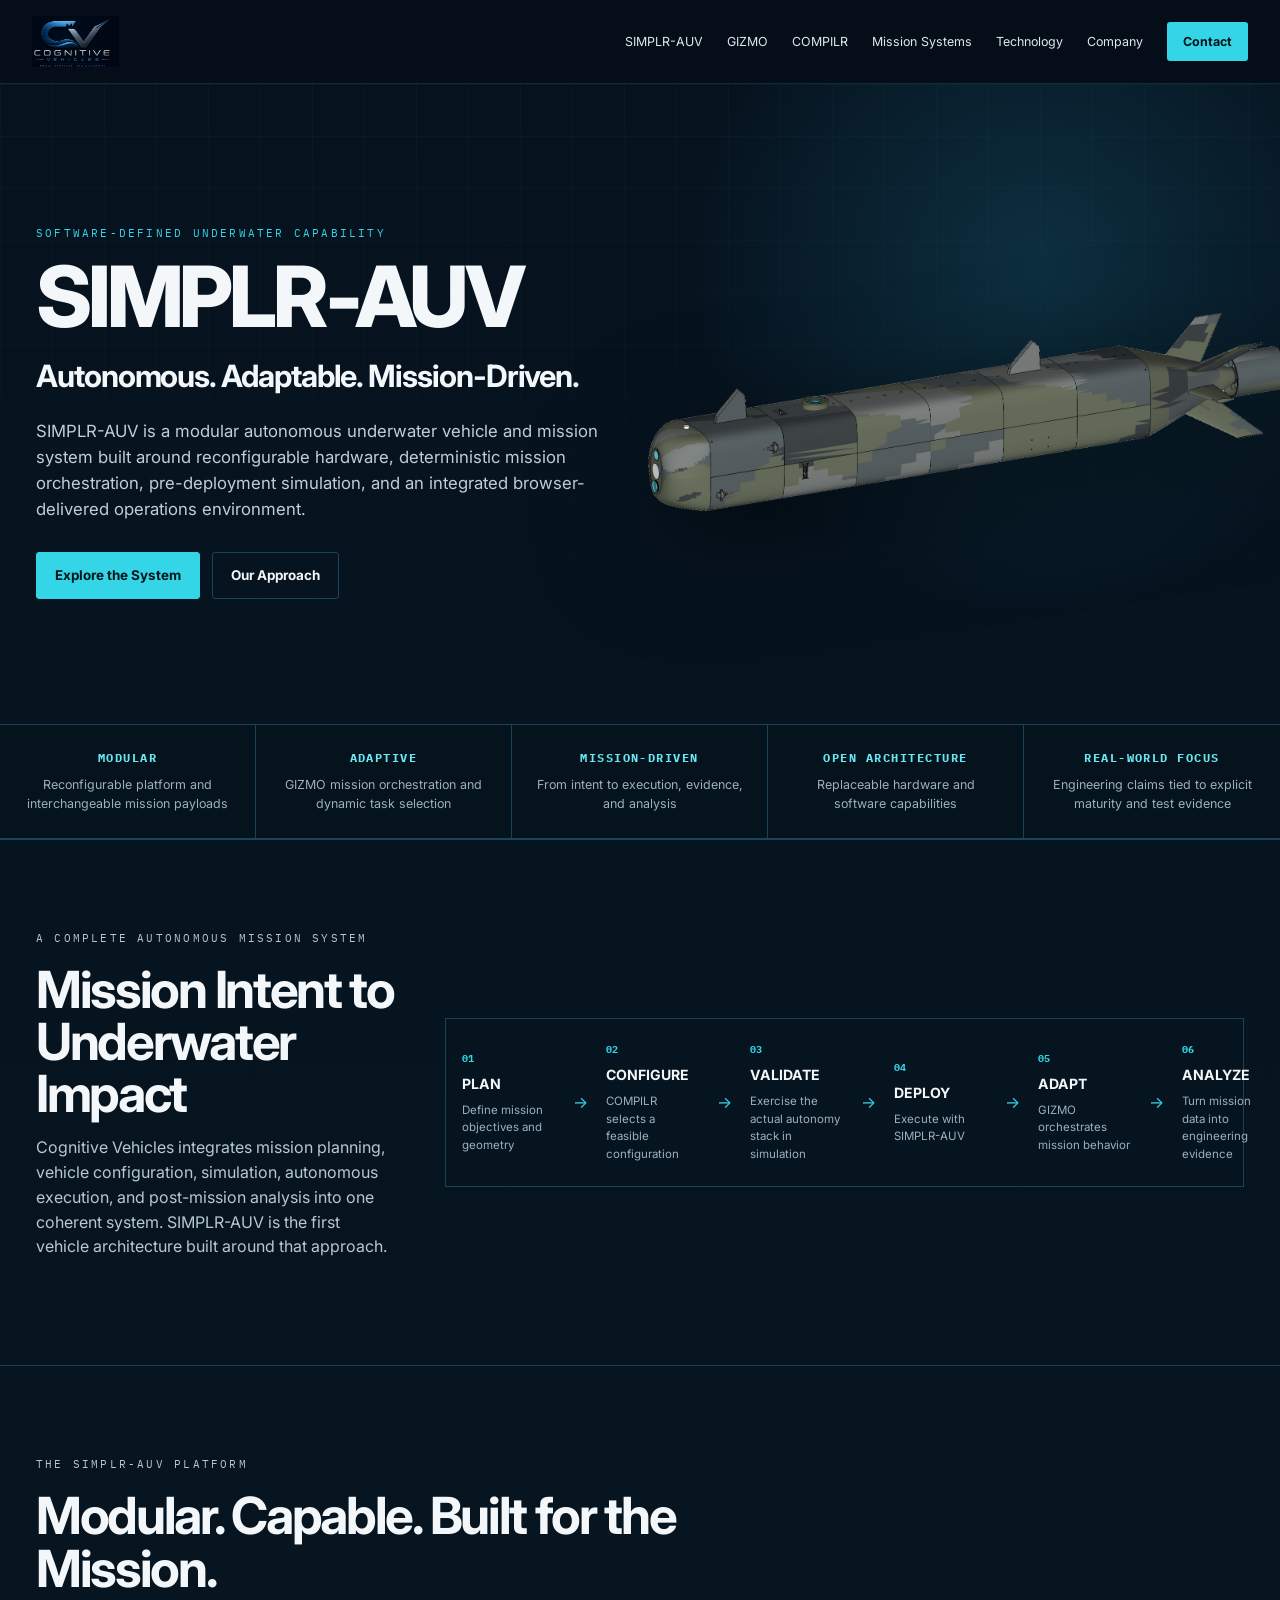
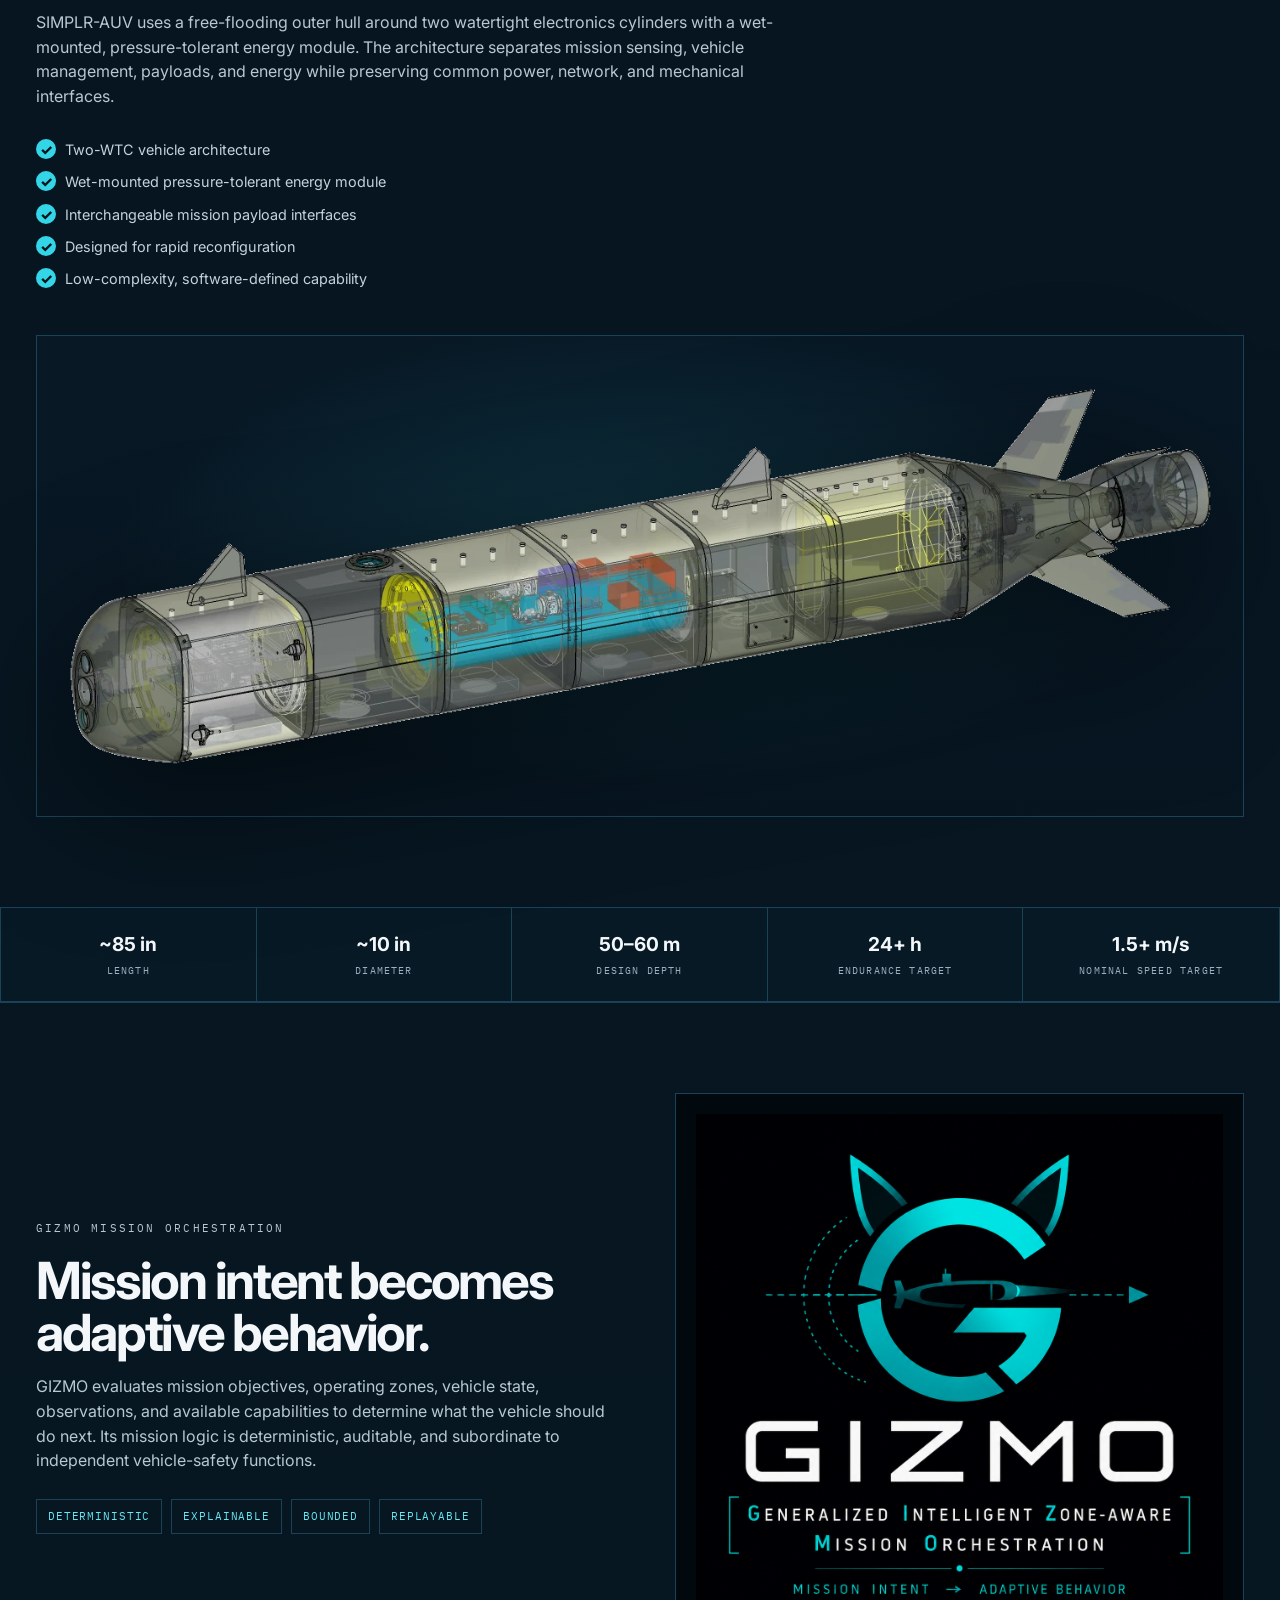
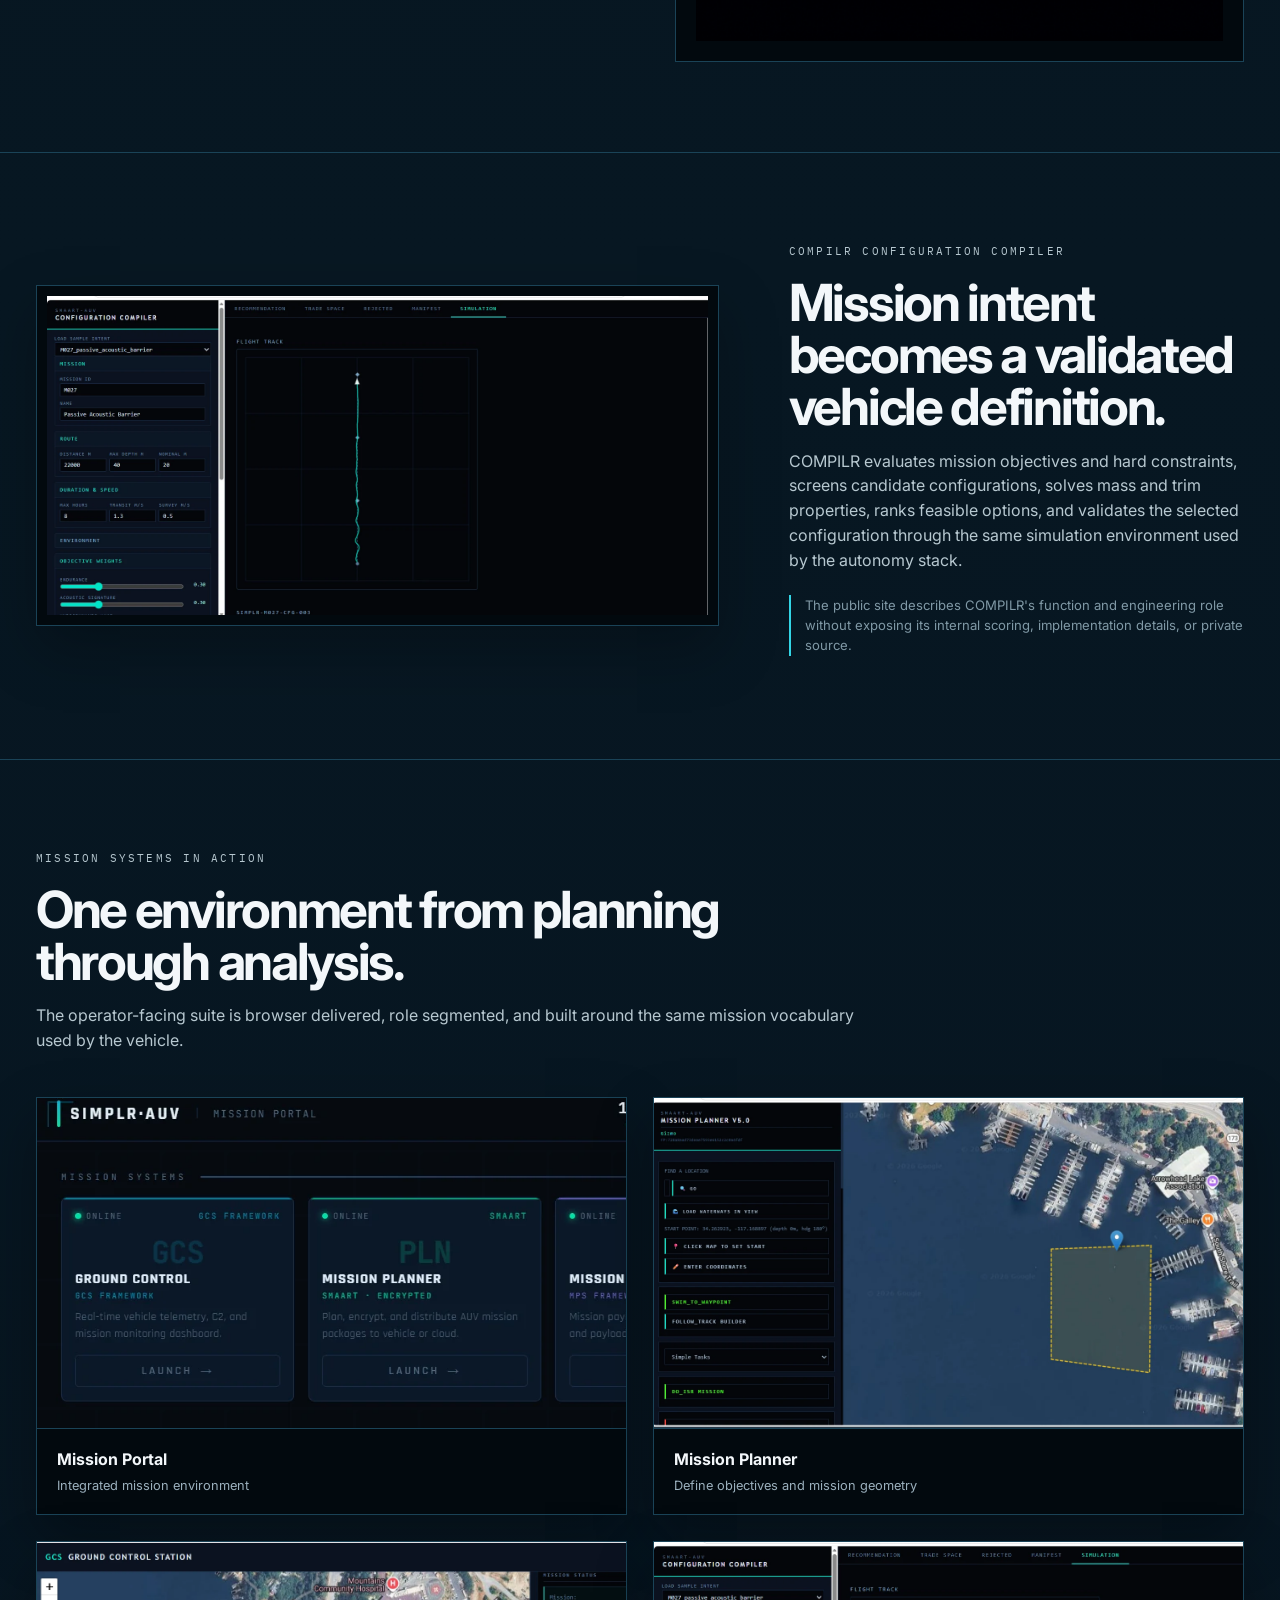
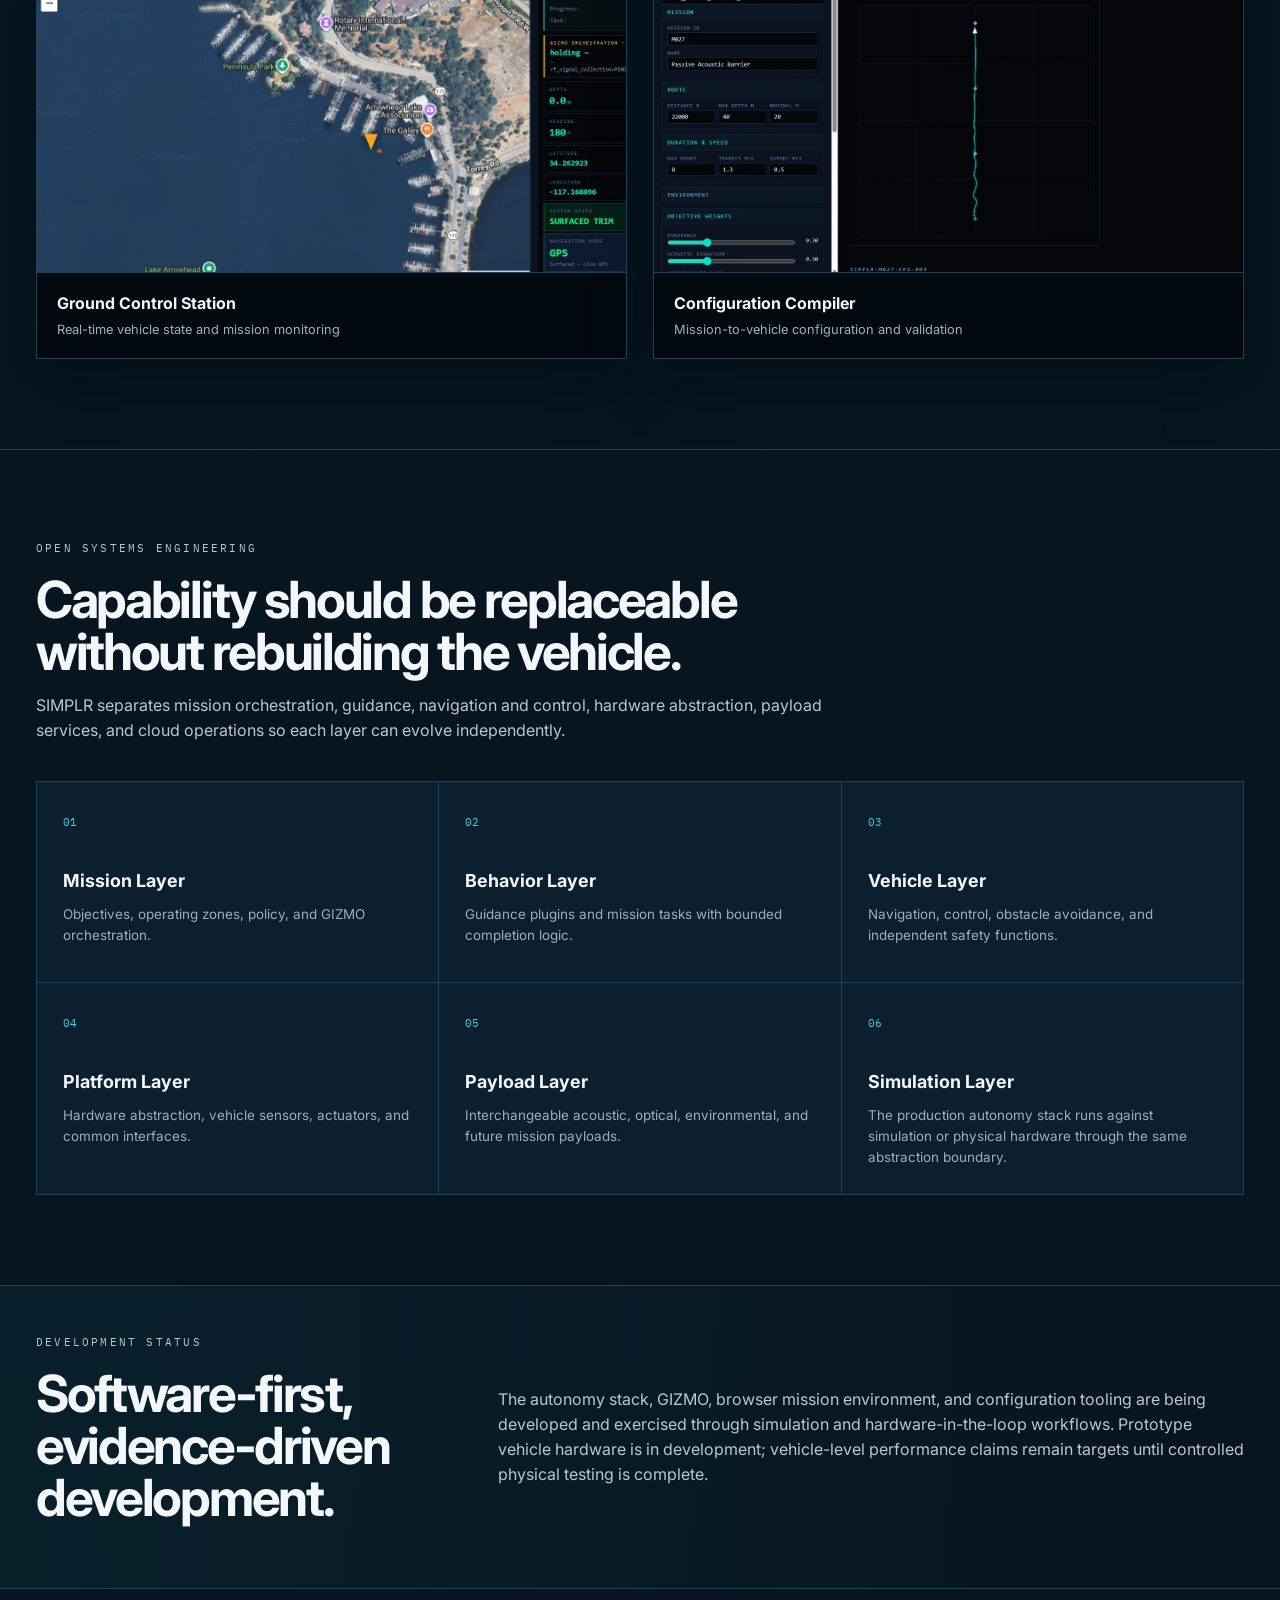
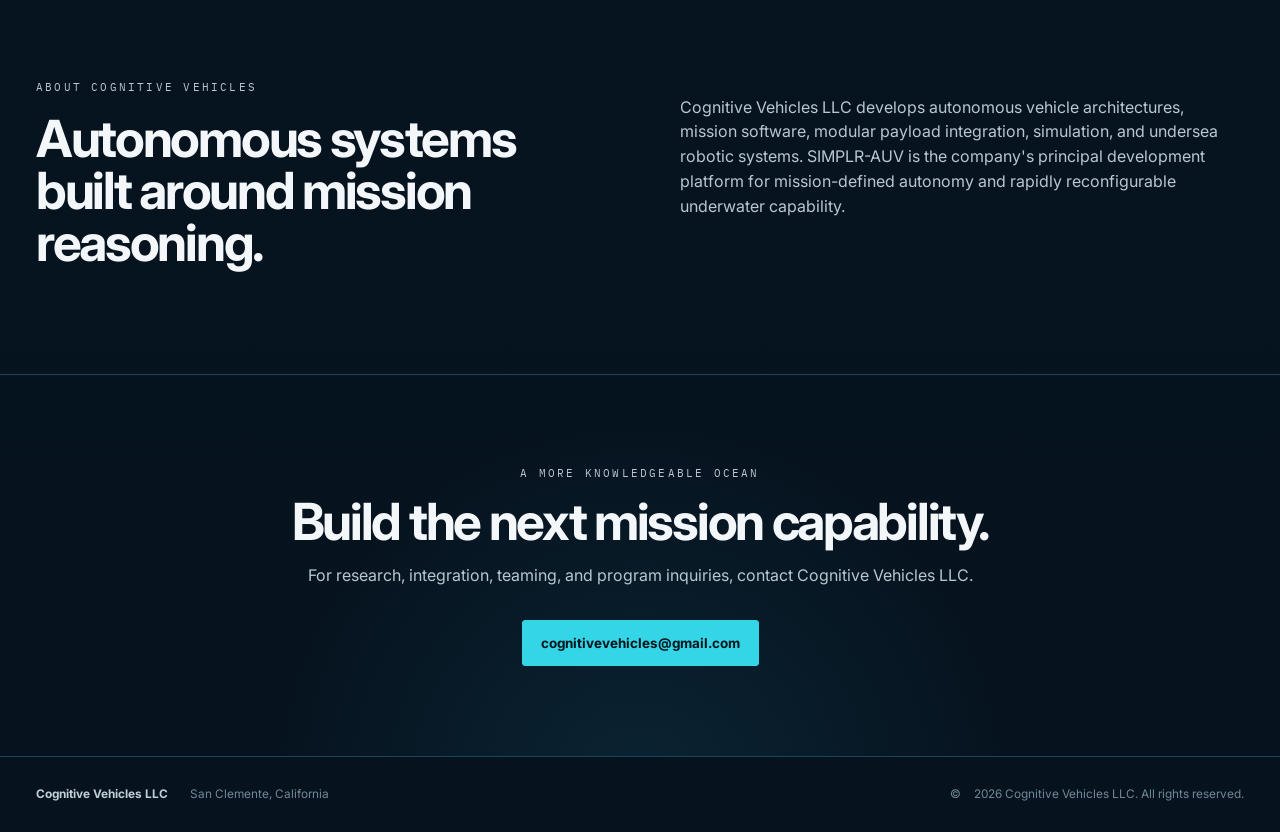
==== index.html @ 6adcd92c "Website recovery: restore real assets + approved dark-ocean composition Branched from 49d3c19 (known" ====
<!doctype html>
<html lang="en">
<head>
<meta charset="utf-8">
<meta name="viewport" content="width=device-width,initial-scale=1">
<meta name="description" content="Cognitive Vehicles develops SIMPLR-AUV, GIZMO mission orchestration, COMPILR configuration technology, and integrated autonomous underwater mission systems.">
<meta name="theme-color" content="#06131f">
<link rel="icon" type="image/webp" href="cognitive-vehicles-mark.webp">
<meta property="og:type" content="website">
<meta property="og:title" content="Cognitive Vehicles | SIMPLR-AUV Autonomous Underwater Systems">
<meta property="og:description" content="Software-defined underwater capability: plan, configure, validate, deploy, adapt, and analyze.">
<meta property="og:image" content="xray.webp">
<meta property="og:url" content="https://simplr-auv.com/">
<title>Cognitive Vehicles | SIMPLR-AUV Autonomous Underwater Systems</title>
<link rel="preconnect" href="https://fonts.googleapis.com">
<link rel="preconnect" href="https://fonts.gstatic.com" crossorigin>
<link href="https://fonts.googleapis.com/css2?family=IBM+Plex+Mono:wght@400;500;600&family=Inter:wght@400;500;600;700;800&display=swap" rel="stylesheet">
<link rel="stylesheet" href="styles.css">
</head>
<body>
<header class="site-header">
  <a class="brand" href="#top" aria-label="Cognitive Vehicles LLC home"><img src="cognitive-vehicles-logo.webp" alt="Cognitive Vehicles LLC"></a>
  <button class="nav-toggle" aria-expanded="false" aria-label="Toggle navigation">Menu</button>
  <nav class="nav">
    <a href="#simplr">SIMPLR-AUV</a><a href="#gizmo">GIZMO</a><a href="#compilr">COMPILR</a><a href="#systems">Mission Systems</a><a href="#technology">Technology</a><a href="#company">Company</a><a class="nav-cta" href="#contact">Contact</a>
  </nav>
</header>

<main id="top">
<section class="hero">
  <div class="hero-grid"></div><div class="hero-glow"></div>
  <div class="hero-copy">
    <p class="eyebrow">SOFTWARE-DEFINED UNDERWATER CAPABILITY</p>
    <h1>SIMPLR-AUV</h1>
    <h2 class="hero-kicker">Autonomous. Adaptable. Mission-Driven.</h2>
    <p class="hero-lede">SIMPLR-AUV is a modular autonomous underwater vehicle and mission system built around reconfigurable hardware, deterministic mission orchestration, pre-deployment simulation, and an integrated browser-delivered operations environment.</p>
    <div class="hero-actions"><a class="button primary" href="#mission-system">Explore the System</a><a class="button ghost" href="#technology">Our Approach</a></div>
  </div>
  <div class="hero-visual"><img src="simplr-vehicle.png" fetchpriority="high" alt="SIMPLR-AUV exterior render"></div>
</section>

<section class="principles" aria-label="Core design principles">
  <article><strong>Modular</strong><span>Reconfigurable platform and interchangeable mission payloads</span></article>
  <article><strong>Adaptive</strong><span>GIZMO mission orchestration and dynamic task selection</span></article>
  <article><strong>Mission-Driven</strong><span>From intent to execution, evidence, and analysis</span></article>
  <article><strong>Open Architecture</strong><span>Replaceable hardware and software capabilities</span></article>
  <article><strong>Real-World Focus</strong><span>Engineering claims tied to explicit maturity and test evidence</span></article>
</section>

<section class="section mission-system" id="mission-system">
  <div class="section-intro"><p class="eyebrow">A COMPLETE AUTONOMOUS MISSION SYSTEM</p><h2>Mission Intent to Underwater Impact</h2><p>Cognitive Vehicles integrates mission planning, vehicle configuration, simulation, autonomous execution, and post-mission analysis into one coherent system. SIMPLR-AUV is the first vehicle architecture built around that approach.</p></div>
  <div class="mission-flow">
    <div><b>01</b><strong>Plan</strong><span>Define mission objectives and geometry</span></div><i>→</i>
    <div><b>02</b><strong>Configure</strong><span>COMPILR selects a feasible configuration</span></div><i>→</i>
    <div><b>03</b><strong>Validate</strong><span>Exercise the actual autonomy stack in simulation</span></div><i>→</i>
    <div><b>04</b><strong>Deploy</strong><span>Execute with SIMPLR-AUV</span></div><i>→</i>
    <div><b>05</b><strong>Adapt</strong><span>GIZMO orchestrates mission behavior</span></div><i>→</i>
    <div><b>06</b><strong>Analyze</strong><span>Turn mission data into engineering evidence</span></div>
  </div>
</section>

<section class="section platform" id="simplr">
  <div class="platform-copy"><p class="eyebrow">THE SIMPLR-AUV PLATFORM</p><h2>Modular. Capable. Built for the Mission.</h2><p>SIMPLR-AUV uses a free-flooding outer hull around two watertight electronics cylinders with a wet-mounted, pressure-tolerant energy module. The architecture separates mission sensing, vehicle management, payloads, and energy while preserving common power, network, and mechanical interfaces.</p>
    <ul class="checklist"><li>Two-WTC vehicle architecture</li><li>Wet-mounted pressure-tolerant energy module</li><li>Interchangeable mission payload interfaces</li><li>Designed for rapid reconfiguration</li><li>Low-complexity, software-defined capability</li></ul>
  </div>
  <div class="platform-visual"><img src="xray.webp" loading="lazy" alt="Transparent SIMPL-AUV engineering render showing internal architecture"></div>
</section>

<section class="stats-strip" aria-label="SIMPLR-AUV design targets">
  <div><strong>~85 in</strong><span>Length</span></div><div><strong>~10 in</strong><span>Diameter</span></div><div><strong>50–60 m</strong><span>Design depth</span></div><div><strong>24+ h</strong><span>Endurance target</span></div><div><strong>1.5+ m/s</strong><span>Nominal speed target</span></div>
</section>

<section class="section split" id="gizmo">
  <div><p class="eyebrow">GIZMO MISSION ORCHESTRATION</p><h2>Mission intent becomes adaptive behavior.</h2><p>GIZMO evaluates mission objectives, operating zones, vehicle state, observations, and available capabilities to determine what the vehicle should do next. Its mission logic is deterministic, auditable, and subordinate to independent vehicle-safety functions.</p><div class="pill-row"><span>Deterministic</span><span>Explainable</span><span>Bounded</span><span>Replayable</span></div></div>
  <div class="dark-card"><img src="gizmo-logo.png" loading="lazy" alt="GIZMO mission orchestration logo"></div>
</section>

<section class="section split reverse" id="compilr">
  <div class="screenshot-frame"><img src="config-compiler.webp" loading="lazy" alt="COMPILR configuration compiler simulation interface"></div>
  <div><p class="eyebrow">COMPILR CONFIGURATION COMPILER</p><h2>Mission intent becomes a validated vehicle definition.</h2><p>COMPILR evaluates mission objectives and hard constraints, screens candidate configurations, solves mass and trim properties, ranks feasible options, and validates the selected configuration through the same simulation environment used by the autonomy stack.</p><p class="note">The public site describes COMPILR's function and engineering role without exposing its internal scoring, implementation details, or private source.</p></div>
</section>

<section class="section systems" id="systems">
  <div class="section-intro"><p class="eyebrow">MISSION SYSTEMS IN ACTION</p><h2>One environment from planning through analysis.</h2><p>The operator-facing suite is browser delivered, role segmented, and built around the same mission vocabulary used by the vehicle.</p></div>
  <div class="systems-grid">
    <figure><img src="portal.webp" loading="lazy" alt="SIMPLR mission portal showing mission applications"><figcaption><strong>Mission Portal</strong><span>Integrated mission environment</span></figcaption></figure>
    <figure><img src="mission-planner.webp" loading="lazy" alt="Mission planning map with mission geometry"><figcaption><strong>Mission Planner</strong><span>Define objectives and mission geometry</span></figcaption></figure>
    <figure><img src="gcs.webp" loading="lazy" alt="Ground Control Station monitoring SIMPLR-AUV"><figcaption><strong>Ground Control Station</strong><span>Real-time vehicle state and mission monitoring</span></figcaption></figure>
    <figure><img src="config-compiler.webp" loading="lazy" alt="Configuration Compiler simulation view"><figcaption><strong>Configuration Compiler</strong><span>Mission-to-vehicle configuration and validation</span></figcaption></figure>
  </div>
</section>

<section class="section technology" id="technology">
  <div class="section-intro"><p class="eyebrow">OPEN SYSTEMS ENGINEERING</p><h2>Capability should be replaceable without rebuilding the vehicle.</h2><p>SIMPLR separates mission orchestration, guidance, navigation and control, hardware abstraction, payload services, and cloud operations so each layer can evolve independently.</p></div>
  <div class="tech-grid">
    <article><span>01</span><h3>Mission Layer</h3><p>Objectives, operating zones, policy, and GIZMO orchestration.</p></article>
    <article><span>02</span><h3>Behavior Layer</h3><p>Guidance plugins and mission tasks with bounded completion logic.</p></article>
    <article><span>03</span><h3>Vehicle Layer</h3><p>Navigation, control, obstacle avoidance, and independent safety functions.</p></article>
    <article><span>04</span><h3>Platform Layer</h3><p>Hardware abstraction, vehicle sensors, actuators, and common interfaces.</p></article>
    <article><span>05</span><h3>Payload Layer</h3><p>Interchangeable acoustic, optical, environmental, and future mission payloads.</p></article>
    <article><span>06</span><h3>Simulation Layer</h3><p>The production autonomy stack runs against simulation or physical hardware through the same abstraction boundary.</p></article>
  </div>
</section>

<section class="status-band"><div><p class="eyebrow">DEVELOPMENT STATUS</p><h2>Software-first, evidence-driven development.</h2></div><p>The autonomy stack, GIZMO, browser mission environment, and configuration tooling are being developed and exercised through simulation and hardware-in-the-loop workflows. Prototype vehicle hardware is in development; vehicle-level performance claims remain targets until controlled physical testing is complete.</p></section>

<section class="section company" id="company"><div><p class="eyebrow">ABOUT COGNITIVE VEHICLES</p><h2>Autonomous systems built around mission reasoning.</h2></div><div><p>Cognitive Vehicles LLC develops autonomous vehicle architectures, mission software, modular payload integration, simulation, and undersea robotic systems. SIMPLR-AUV is the company's principal development platform for mission-defined autonomy and rapidly reconfigurable underwater capability.</p></div></section>

<section class="cta" id="contact"><p class="eyebrow">A MORE KNOWLEDGEABLE OCEAN</p><h2>Build the next mission capability.</h2><p>For research, integration, teaming, and program inquiries, contact Cognitive Vehicles LLC.</p><a class="button primary" href="mailto:cognitivevehicles@gmail.com">cognitivevehicles@gmail.com</a></section>
</main>

<footer><div><strong>Cognitive Vehicles LLC</strong><span>San Clemente, California</span></div><div>© <span id="year"></span> Cognitive Vehicles LLC. All rights reserved.</div></footer>
<script src="script.js"></script>
</body>
</html>
---- styles.css ----
:root{--bg:#06131f;--bg2:#081a28;--panel:#0b1f2f;--panel2:#0d2638;--text:#f3f7fa;--muted:#9bb0bd;--line:#1a4357;--cyan:#33d5e6;--cyan2:#66e7f3;--max:1440px}
*{box-sizing:border-box}html{scroll-behavior:smooth}body{margin:0;background:linear-gradient(180deg,#06131f,#071722 48%,#06131f);color:var(--text);font-family:Inter,system-ui,sans-serif;line-height:1.55}img{max-width:100%}a{color:inherit}.site-header{position:sticky;top:0;z-index:50;height:84px;display:flex;align-items:center;justify-content:space-between;padding:10px max(32px,calc((100vw - var(--max))/2));background:#050e18;border-bottom:1px solid rgba(51,213,230,.16)}.brand{display:flex;align-items:center}.brand img{display:block;height:60px;width:auto;max-width:230px;object-fit:contain}.nav{display:flex;align-items:center;gap:24px}.nav a{text-decoration:none;font-size:.78rem;color:#dbe8ed}.nav a:hover{color:var(--cyan)}.nav-cta{background:var(--cyan);color:#03151c!important;padding:10px 16px;border-radius:3px;font-weight:700}.nav-toggle{display:none;background:none;border:1px solid var(--line);color:#fff;padding:8px 12px}.hero{position:relative;overflow:hidden;min-height:640px;max-width:var(--max);margin:auto;padding:88px 36px 72px;display:grid;grid-template-columns:1.05fr .95fr;align-items:center;gap:40px}.hero-grid{position:absolute;inset:0;background-image:linear-gradient(rgba(51,213,230,.035) 1px,transparent 1px),linear-gradient(90deg,rgba(51,213,230,.035) 1px,transparent 1px);background-size:52px 52px;mask-image:linear-gradient(to bottom,#000,transparent)}.hero-glow{position:absolute;right:-140px;top:-200px;width:min(760px,90vw);height:760px;pointer-events:none;border-radius:50%;background:radial-gradient(circle,rgba(43,173,210,.18),transparent 65%)}.hero-copy,.hero-visual{position:relative;z-index:2}.eyebrow{font-family:"IBM Plex Mono",monospace;color:var(--cyan);font-size:.69rem;letter-spacing:.2em;text-transform:uppercase;margin:0 0 16px}.hero h1{font-size:clamp(3.6rem,6.6vw,7rem);line-height:.9;letter-spacing:-.05em;margin:0 0 18px;font-weight:800;white-space:nowrap}.hero-kicker{font-size:clamp(1.55rem,2.4vw,2.5rem);letter-spacing:-.035em;margin:0 0 18px}.hero-lede{max-width:650px;color:#c0ced5;font-size:1.05rem}.hero-actions{display:flex;gap:12px;flex-wrap:wrap;margin-top:30px}.button{display:inline-block;text-decoration:none;border:1px solid var(--line);padding:12px 18px;font-size:.84rem;font-weight:700;border-radius:3px}.button.primary{background:var(--cyan);border-color:var(--cyan);color:#03151c}.button.ghost:hover{border-color:var(--cyan)}.hero-visual{display:grid;place-items:center;min-height:440px}.hero-visual img{width:115%;max-width:850px;filter:drop-shadow(0 30px 55px rgba(0,0,0,.5))}.principles{max-width:var(--max);margin:auto;border-top:1px solid var(--line);border-bottom:1px solid var(--line);display:grid;grid-template-columns:repeat(5,1fr);background:rgba(5,18,28,.62)}.principles article{padding:24px 22px;border-right:1px solid var(--line);text-align:center}.principles article:last-child{border-right:0}.principles strong{display:block;color:var(--cyan2);font-family:"IBM Plex Mono",monospace;font-size:.72rem;text-transform:uppercase;letter-spacing:.13em;margin-bottom:8px}.principles span{display:block;color:var(--muted);font-size:.78rem}.section{max-width:var(--max);margin:auto;padding:90px 36px}.section-intro{max-width:820px}.section h2,.status-band h2,.cta h2{font-size:clamp(2.1rem,4vw,4.3rem);line-height:1.02;letter-spacing:-.045em;margin:0 0 16px}.section-intro p,.platform-copy>p,.split p,.company p,.status-band p{color:#b7c8d0}.mission-system{display:grid;grid-template-columns:.62fr 1.38fr;gap:50px;align-items:center;border-top:1px solid var(--line)}.mission-flow{border:1px solid var(--line);display:grid;grid-template-columns:repeat(11,auto);align-items:stretch;background:rgba(6,21,32,.7)}.mission-flow div{min-width:125px;padding:22px 16px;display:flex;flex-direction:column;gap:7px;justify-content:center}.mission-flow b{font-family:"IBM Plex Mono",monospace;color:var(--cyan);font-size:.65rem}.mission-flow strong{font-size:.88rem;text-transform:uppercase}.mission-flow span{color:var(--muted);font-size:.72rem}.mission-flow i{display:grid;place-items:center;color:var(--cyan);font-style:normal;padding:0 2px}.platform{display:block;border-top:1px solid var(--line)}.platform-copy{max-width:760px}.platform-visual{margin-top:44px;padding:40px 20px;border:1px solid var(--line);background:radial-gradient(ellipse at 50% 45%,rgba(51,213,230,.14),rgba(6,19,31,0) 62%),linear-gradient(180deg,rgba(9,26,40,.6),rgba(6,19,31,.2))}.platform-visual img{display:block;width:100%;max-width:1280px;margin:0 auto;filter:drop-shadow(0 40px 70px rgba(0,0,0,.55))}.checklist{list-style:none;padding:0;margin:30px 0 0;display:grid;gap:10px}.checklist li{color:#c4d3d9;font-size:.9rem}.checklist li::before{content:"✓";display:inline-grid;place-items:center;width:20px;height:20px;border-radius:50%;background:var(--cyan);color:#02151b;margin-right:9px;font-weight:800}.stats-strip{max-width:var(--max);margin:auto;border:1px solid var(--line);display:grid;grid-template-columns:repeat(5,1fr);background:rgba(8,26,40,.75)}.stats-strip div{padding:22px;border-right:1px solid var(--line);text-align:center}.stats-strip div:last-child{border-right:0}.stats-strip strong{display:block;font-size:1.2rem}.stats-strip span{display:block;color:var(--muted);font-family:"IBM Plex Mono",monospace;text-transform:uppercase;font-size:.62rem;letter-spacing:.12em;margin-top:4px}.split{display:grid;grid-template-columns:1fr 1fr;gap:70px;align-items:center;border-top:1px solid var(--line)}.split.reverse{grid-template-columns:1.2fr .8fr}.dark-card{background:#02090e;border:1px solid var(--line);padding:20px}.dark-card img{display:block}.pill-row{display:flex;gap:9px;flex-wrap:wrap;margin-top:26px}.pill-row span{border:1px solid var(--line);padding:8px 11px;font-family:"IBM Plex Mono",monospace;font-size:.68rem;color:var(--cyan2);text-transform:uppercase;letter-spacing:.08em}.screenshot-frame{border:1px solid var(--line);background:#02090e;padding:10px;box-shadow:0 24px 55px rgba(0,0,0,.25)}.screenshot-frame img{display:block;width:100%}.note{border-left:2px solid var(--cyan);padding-left:14px;font-size:.82rem;color:#8099a6!important;margin-top:22px}.systems{border-top:1px solid var(--line)}.systems-grid{display:grid;grid-template-columns:1fr 1fr;gap:26px;margin-top:44px}.systems-grid figure{margin:0;border:1px solid var(--line);background:#02090e;overflow:hidden;box-shadow:0 24px 55px rgba(0,0,0,.3)}.systems-grid img{display:block;width:100%;aspect-ratio:16/9;object-fit:cover;object-position:top left;border-bottom:1px solid var(--line)}.systems-grid figcaption{padding:18px 20px}.systems-grid strong{display:block;font-size:1rem}.systems-grid span{display:block;color:var(--muted);font-size:.8rem;margin-top:4px}.technology{border-top:1px solid var(--line)}.tech-grid{display:grid;grid-template-columns:repeat(3,1fr);gap:1px;background:var(--line);border:1px solid var(--line);margin-top:38px}.tech-grid article{background:var(--panel);padding:26px;min-height:200px}.tech-grid article:hover{background:var(--panel2)}.tech-grid span{font-family:"IBM Plex Mono",monospace;color:var(--cyan);font-size:.66rem}.tech-grid h3{margin:34px 0 10px;font-size:1.12rem}.tech-grid p{margin:0;color:var(--muted);font-size:.84rem}.status-band{max-width:var(--max);margin:auto;padding:48px 36px;display:grid;grid-template-columns:.7fr 1.3fr;gap:60px;align-items:center;border-top:1px solid var(--line);border-bottom:1px solid var(--line);background:linear-gradient(90deg,rgba(51,213,230,.06),transparent)}.company{display:grid;grid-template-columns:1fr 1fr;gap:80px}.cta{max-width:var(--max);margin:auto;padding:90px 36px;text-align:center;border-top:1px solid var(--line);background:radial-gradient(circle at 50% 110%,rgba(32,111,140,.18),transparent 48%)}.cta p{color:#b7c8d0;max-width:680px;margin:0 auto 24px}.cta .eyebrow{margin-bottom:12px}.cta .button{margin-top:8px}footer{max-width:var(--max);margin:auto;padding:28px 36px;border-top:1px solid var(--line);display:flex;justify-content:space-between;color:#718895;font-size:.74rem}footer strong{color:#c1d0d6;margin-right:12px}footer span{margin-left:10px}
@media(max-width:1180px){.nav{gap:14px}.nav a{font-size:.72rem}.mission-system{grid-template-columns:1fr}.mission-flow{grid-template-columns:repeat(6,1fr)}.mission-flow i{display:none}.mission-flow div{min-width:0}.systems-grid{grid-template-columns:1fr 1fr}}
@media(max-width:900px){.site-header{height:68px}.brand img{width:190px;height:48px}.nav-toggle{display:block}.nav{display:none;position:absolute;top:68px;left:0;right:0;background:#05131f;padding:24px 28px;flex-direction:column;align-items:flex-start}.nav.open{display:flex}.hero{grid-template-columns:1fr;padding-top:70px}.hero-visual{min-height:300px}.hero-visual img{width:100%}.principles{grid-template-columns:1fr 1fr}.principles article{border-bottom:1px solid var(--line)}.platform,.split,.split.reverse,.company,.status-band{grid-template-columns:1fr}.stats-strip{grid-template-columns:1fr 1fr}.mission-flow{grid-template-columns:1fr 1fr 1fr}.tech-grid{grid-template-columns:1fr 1fr}}
@media(max-width:620px){.section{padding:68px 20px}.hero{padding:68px 20px 48px}.hero h1{font-size:3.8rem}.principles{grid-template-columns:1fr}.mission-flow{grid-template-columns:1fr}.systems-grid{grid-template-columns:1fr}.tech-grid{grid-template-columns:1fr}.stats-strip{grid-template-columns:1fr}.status-band,.cta{padding-left:20px;padding-right:20px}footer{padding:24px 20px;flex-direction:column;gap:12px}}

/* ── recovery polish: mobile overflow guard + wrapping ─────────────── */
html,body{max-width:100%;overflow-x:hidden}
.hero-copy,.hero-visual,.section-intro,.platform-copy,.mission-system>*,.split>*,.company>*,.status-band>*{min-width:0}
h1,h2,h3,.hero-kicker{overflow-wrap:break-word}
.hero-kicker{text-wrap:balance}
.hero h1{overflow-wrap:normal}
@media(max-width:900px){
  .hero{padding:56px 22px 44px}
  .hero h1{font-size:clamp(3.2rem,13vw,5rem);line-height:.92}
  .hero-kicker{font-size:clamp(1.3rem,5vw,1.7rem)}
  .platform-visual{padding:22px 12px}
}
@media(max-width:620px){
  .section,.status-band,.cta,.company{padding-left:20px;padding-right:20px}
  .hero h1{font-size:12.5vw}
  .section h2,.status-band h2,.cta h2{font-size:clamp(1.9rem,8vw,2.6rem)}
  .stats-strip{grid-template-columns:1fr 1fr}
}

/* ── recovery polish 2: logo + hard mobile guards ─────────────────── */
.brand img{height:52px;max-width:230px}
@media(max-width:900px){.site-header{height:66px}.brand img{height:38px}}
main>section,.hero,footer{overflow-x:clip}
.stats-strip span,.principles span,.principles strong,.mission-flow *{overflow-wrap:anywhere}
@media(max-width:520px){.stats-strip{grid-template-columns:1fr}}

/* ── recovery polish 3: mobile hero + no-overflow guard ─────────── */
@media(max-width:900px){
  html,body{overflow-x:hidden}
  .hero{display:block}
  .hero-copy,.hero-visual{width:100%}
  .hero h1{white-space:normal;word-break:break-word;font-size:clamp(2.4rem,10.5vw,3.7rem);letter-spacing:-.03em}
  .hero-visual{min-height:0;margin-top:26px}
  .hero-visual img{width:100%;max-width:540px;display:block;margin:0 auto}
  .mission-flow{grid-template-columns:1fr}
  .mission-flow i{display:none}
}
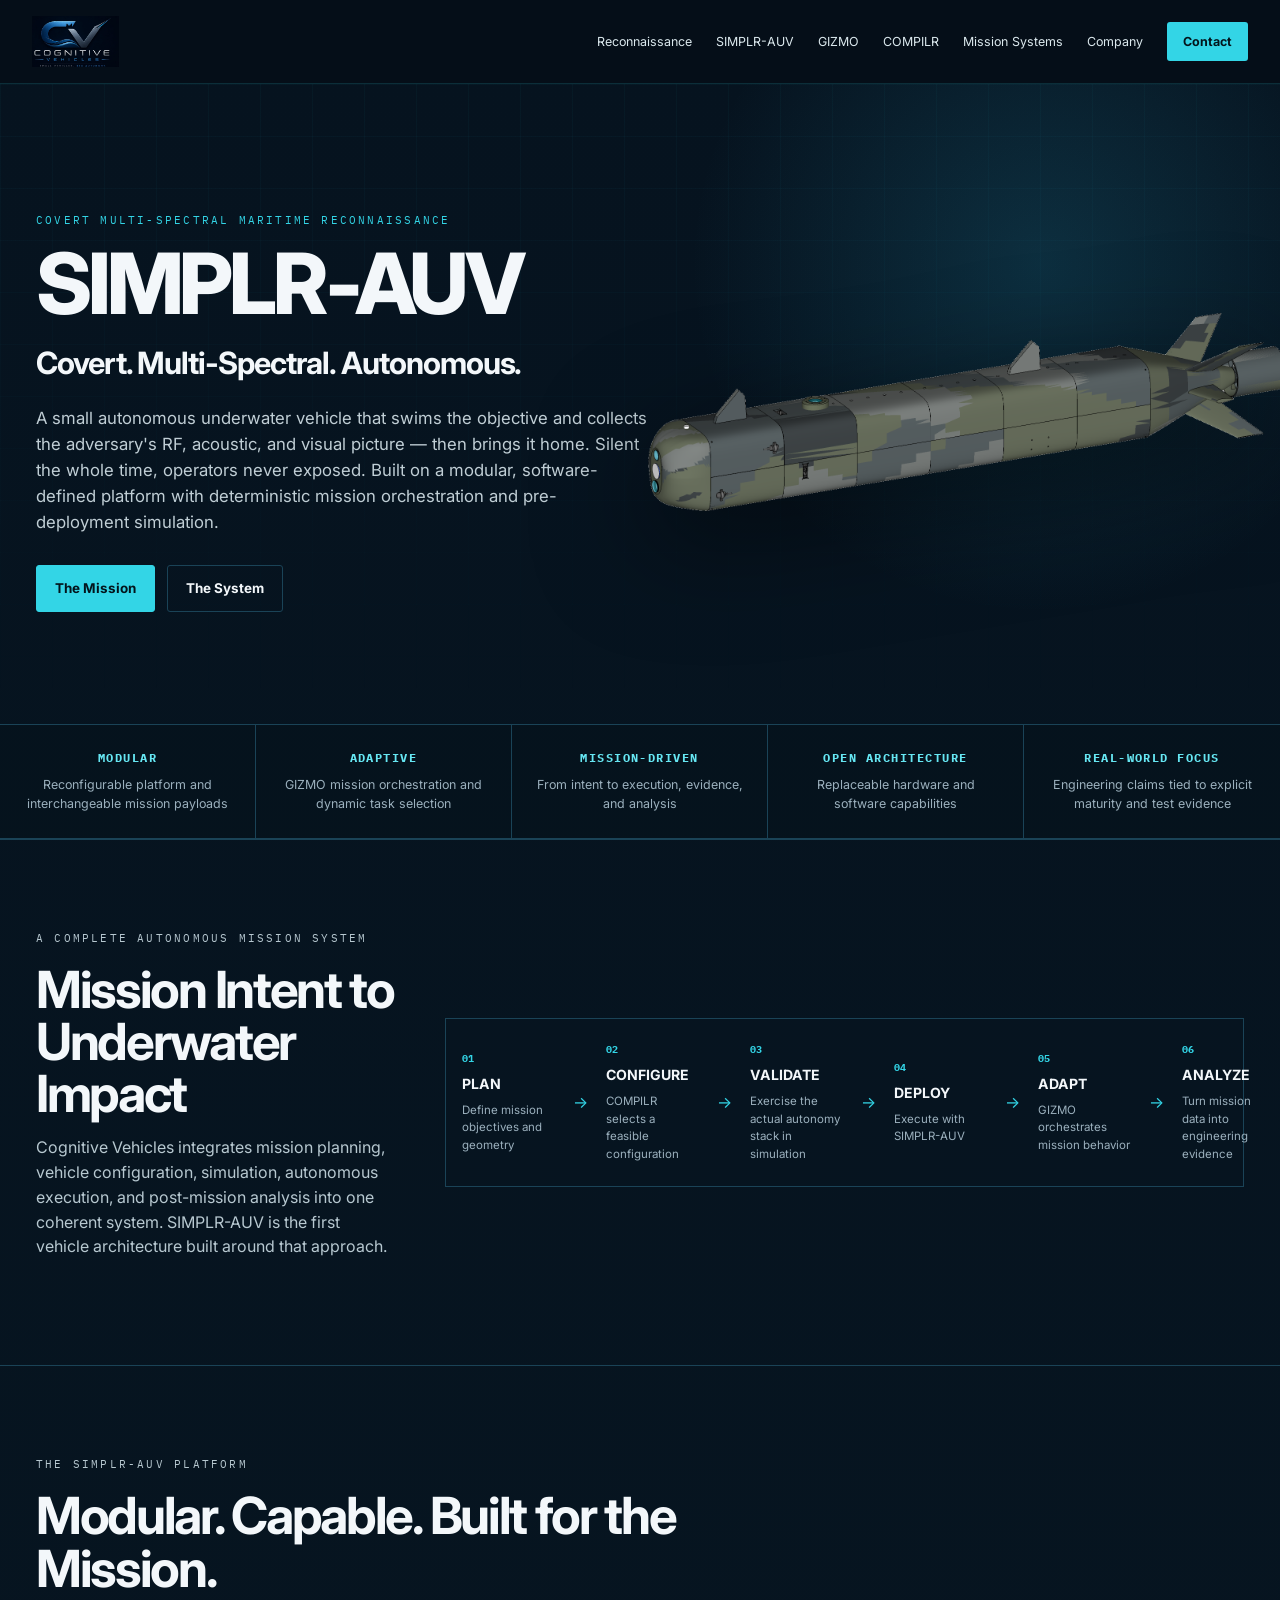
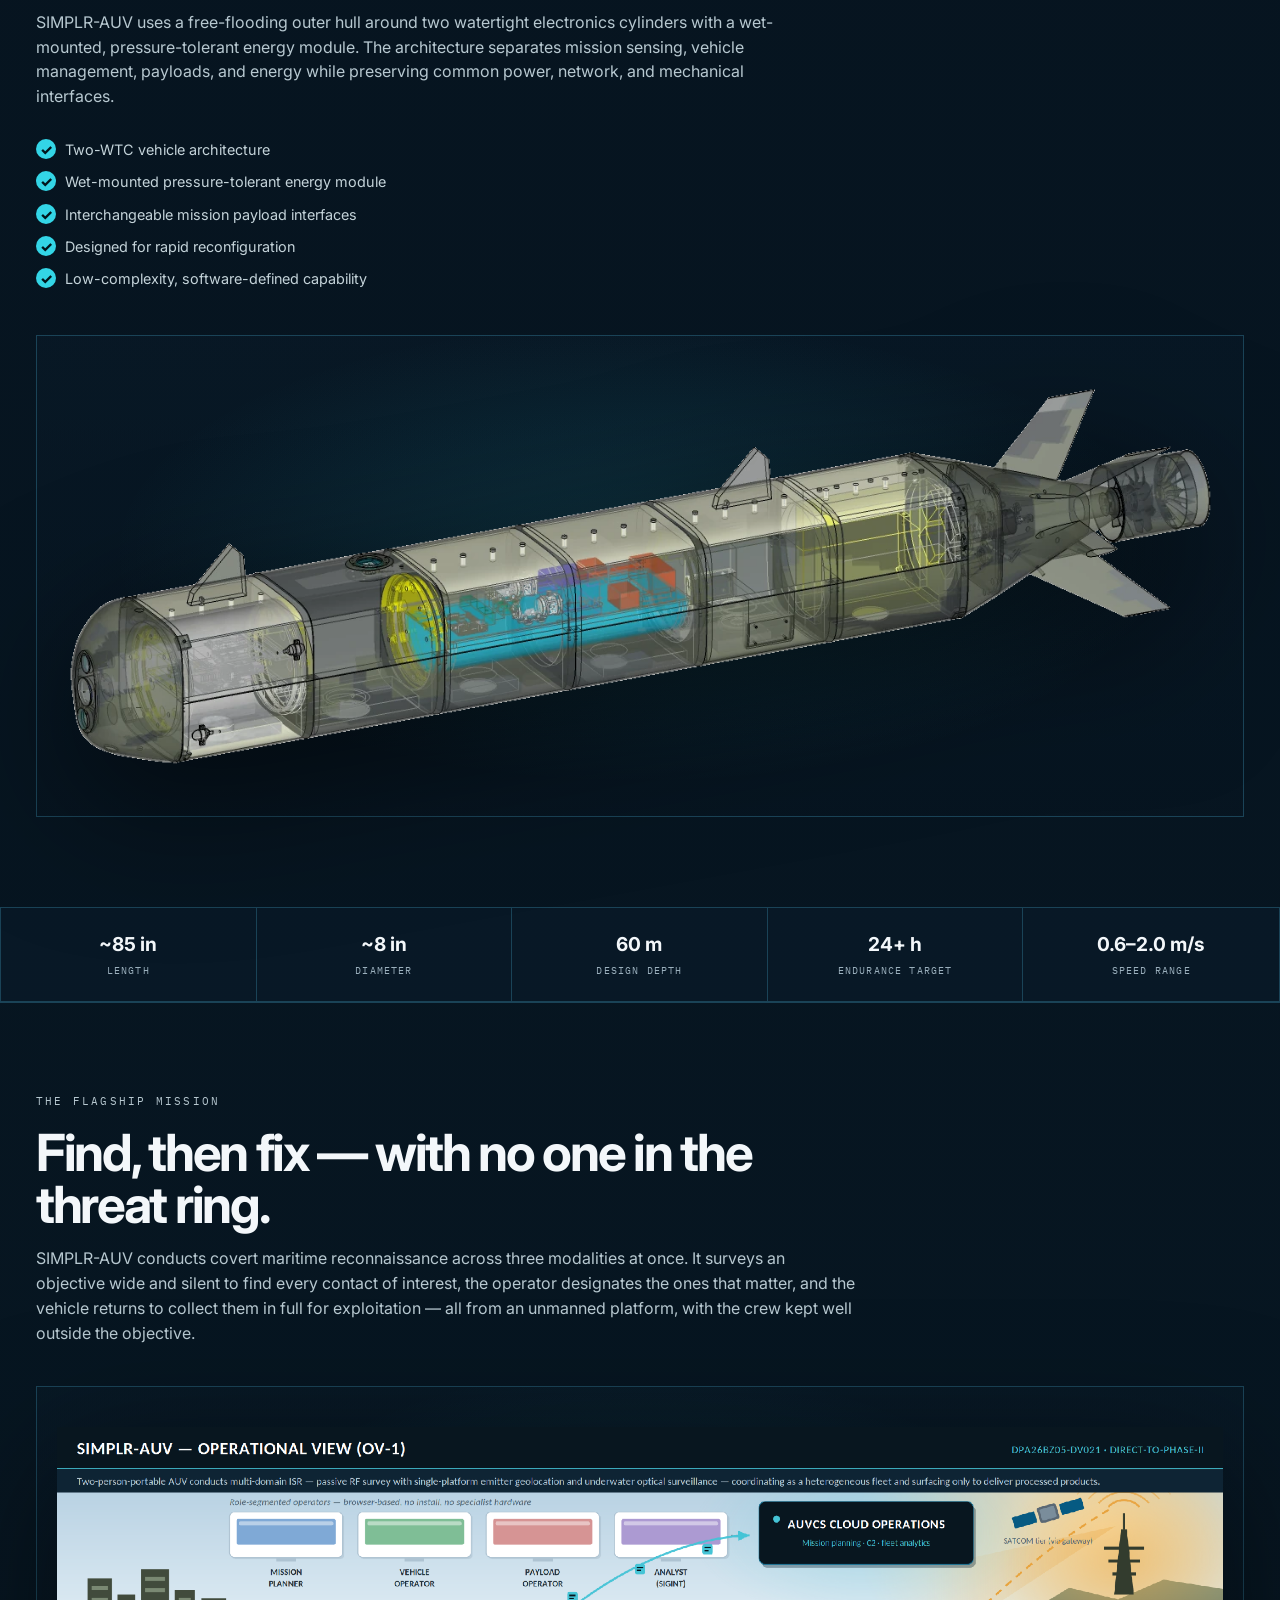
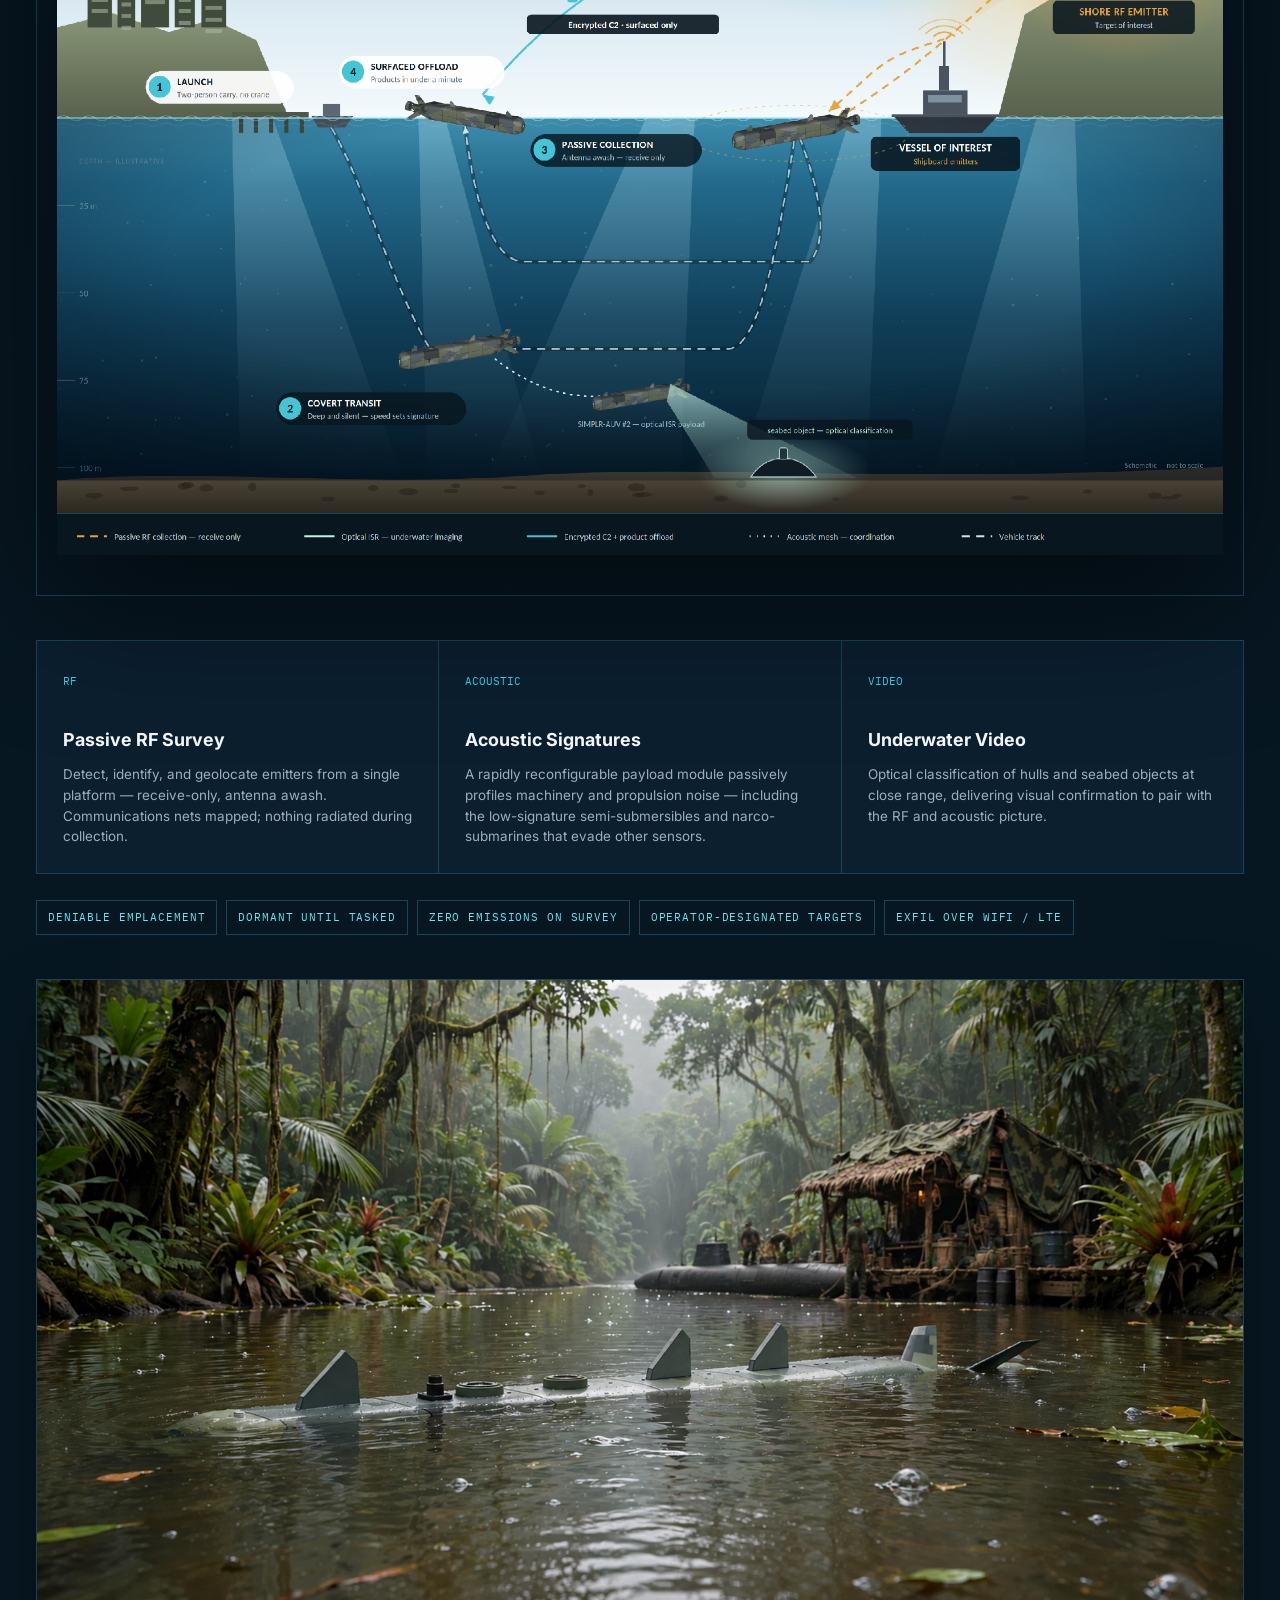
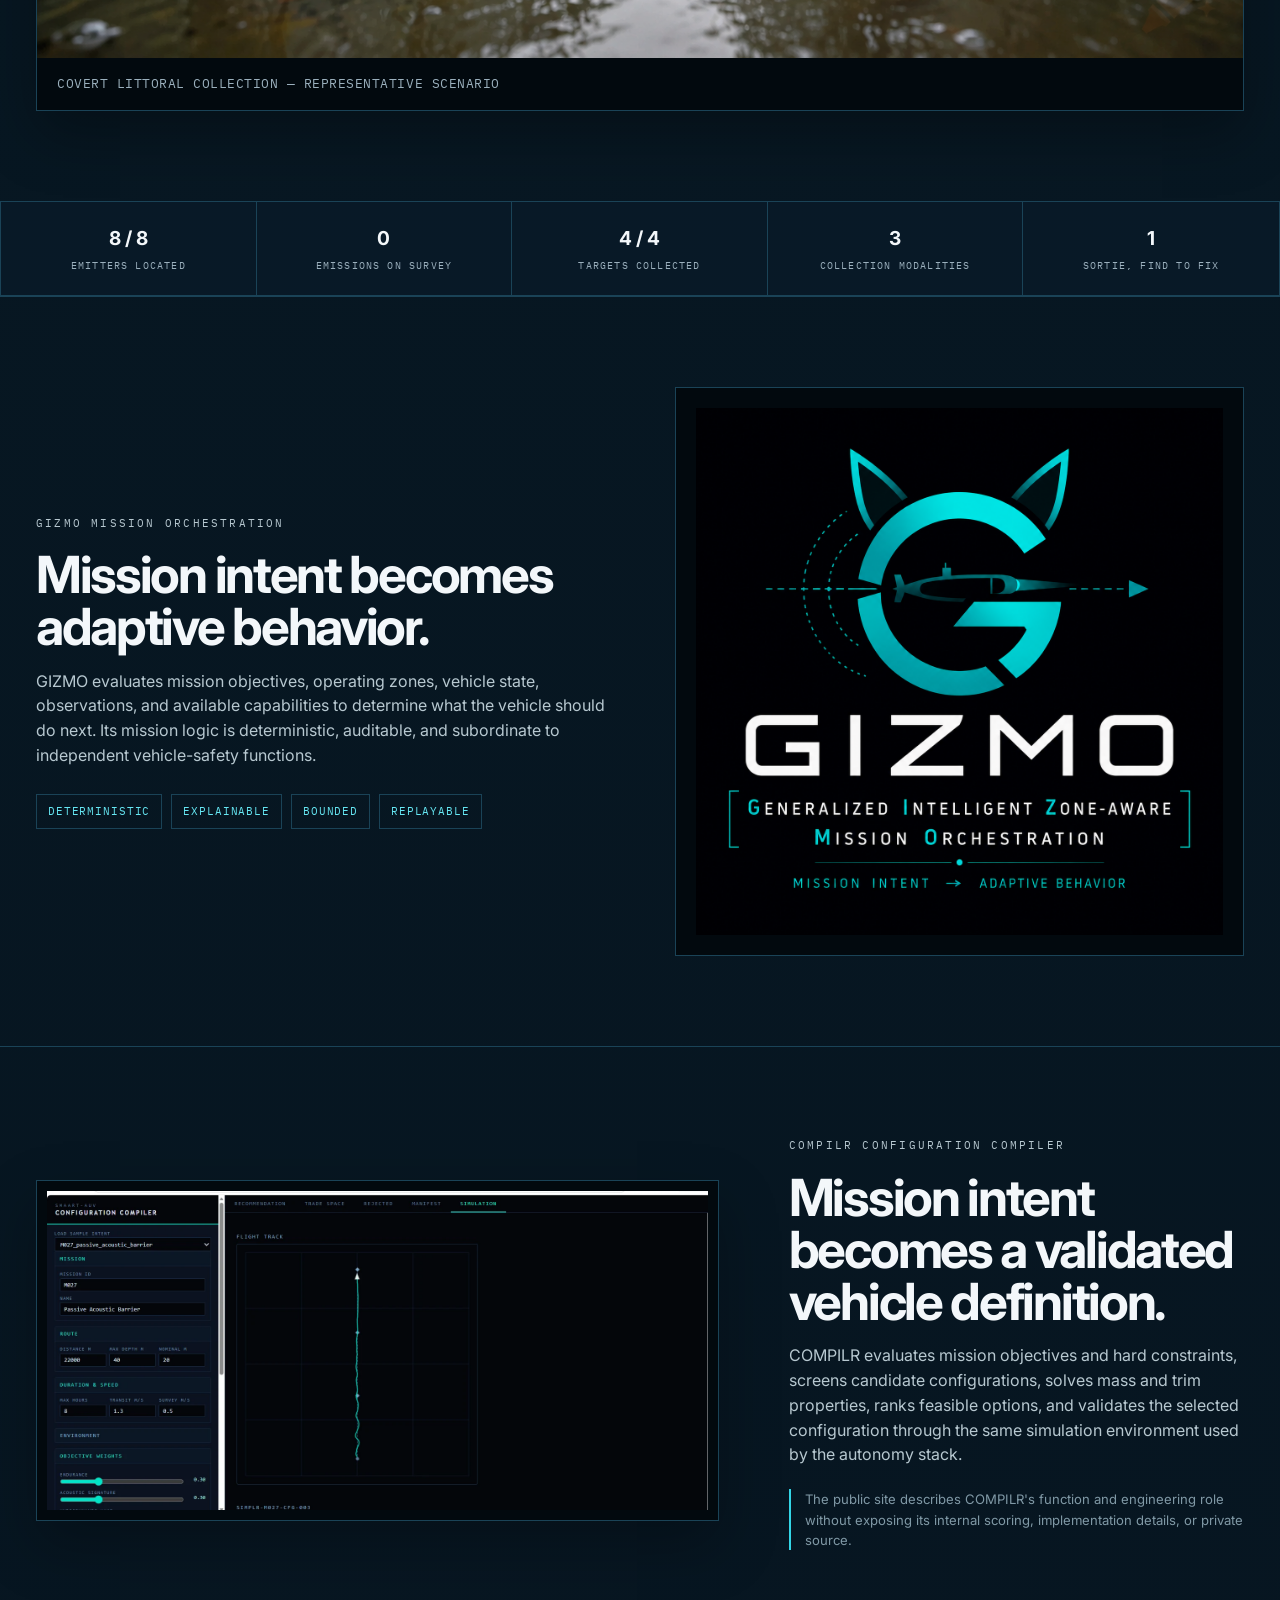
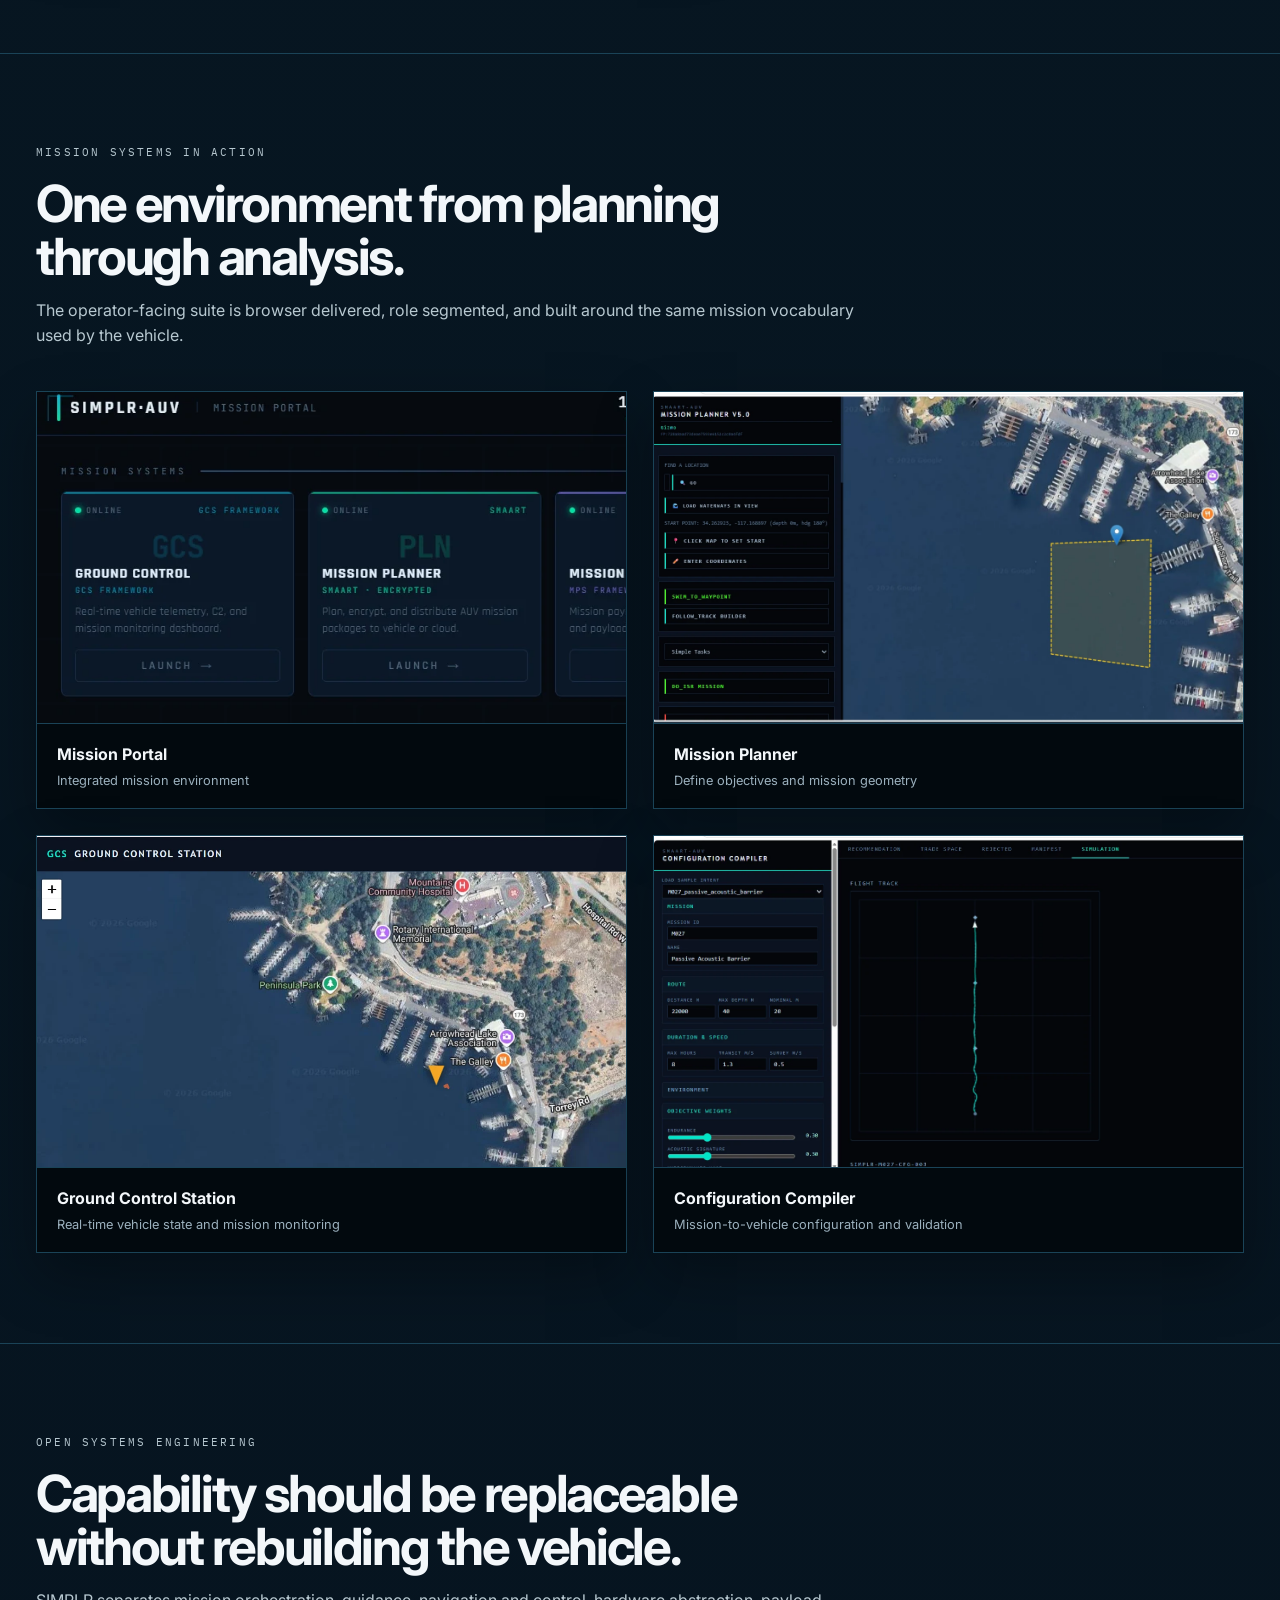
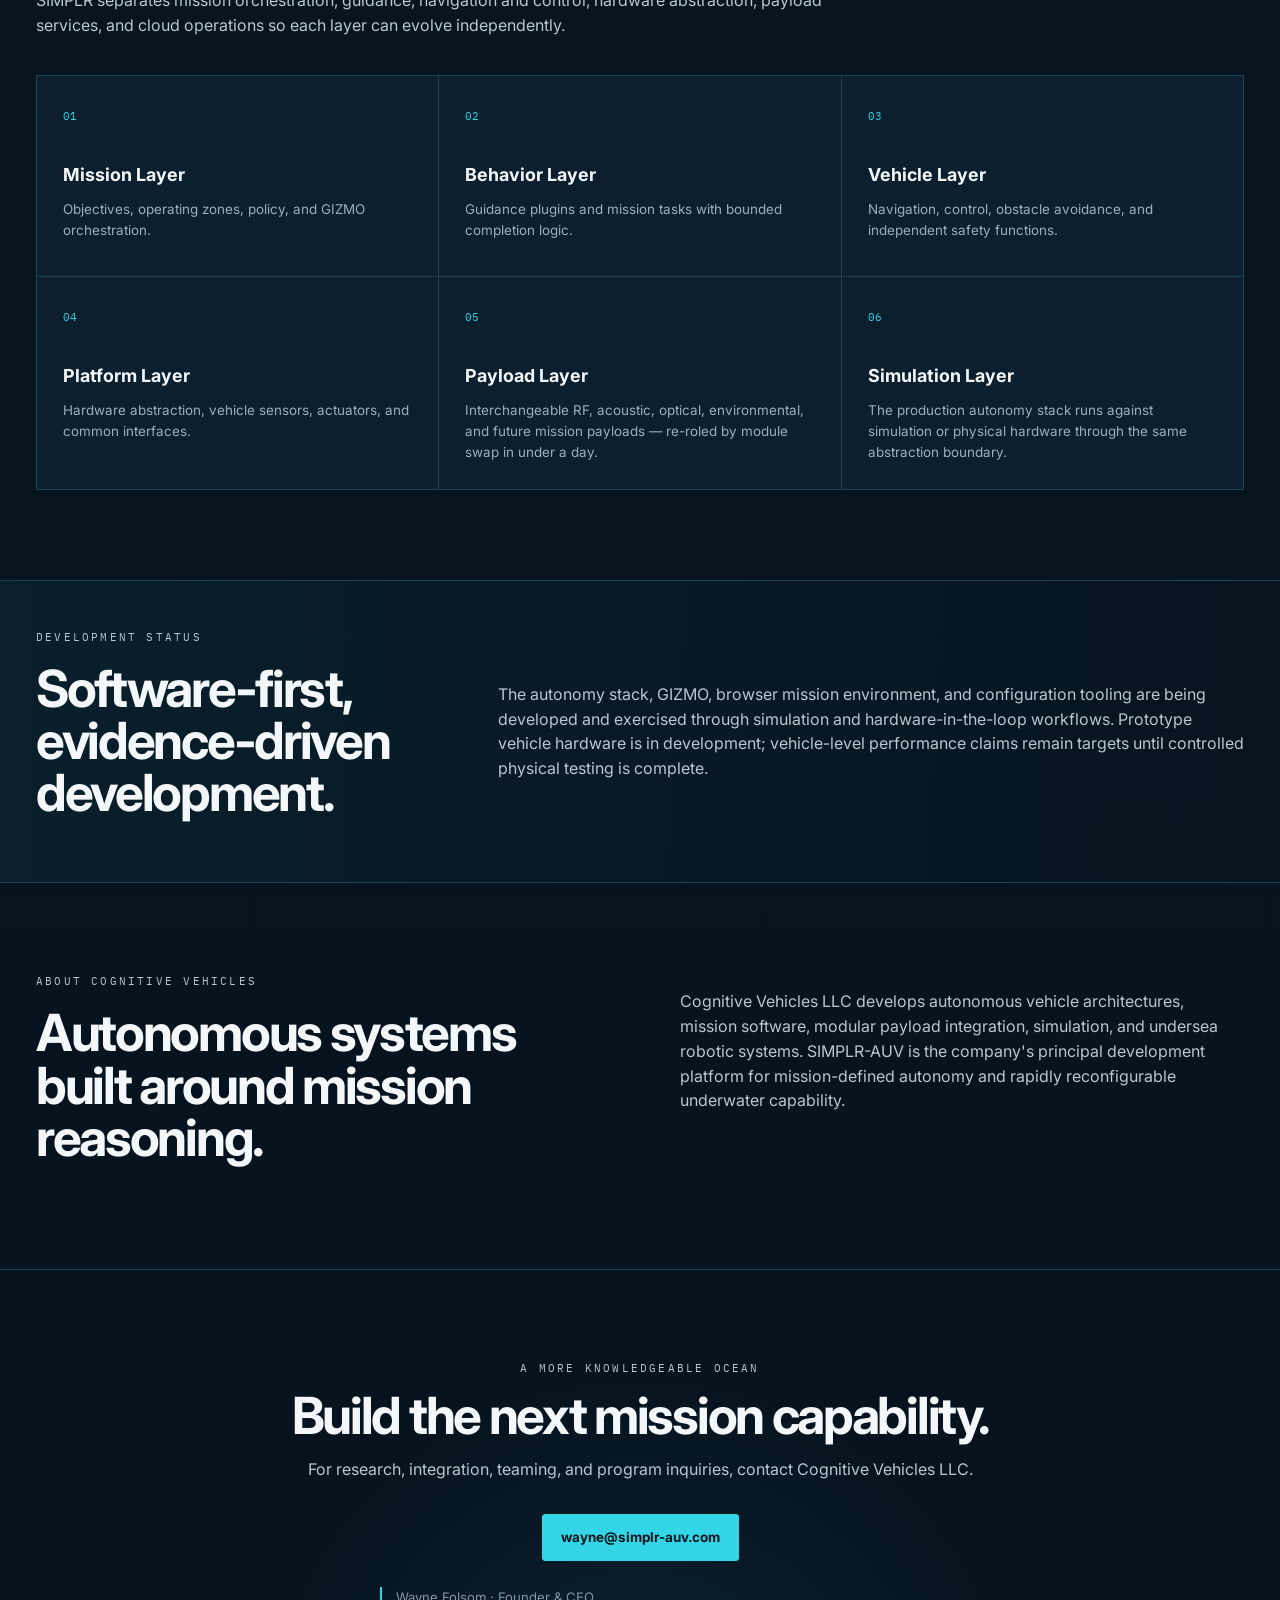
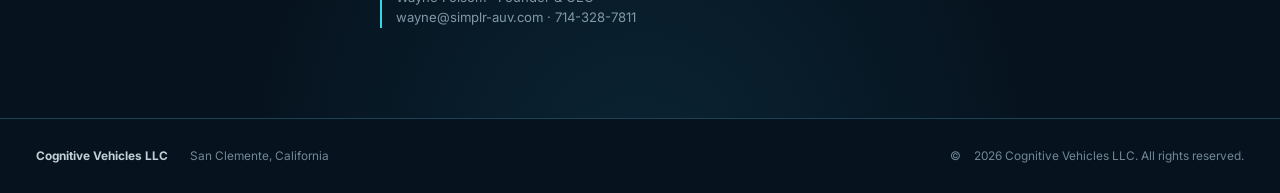
==== commit ca217f27: "Refresh site to covert multi-spectral reconnaissance positioning - Lead with the covert maritime rec" ====
--- a/index.html
+++ b/index.html
@@ -3,15 +3,15 @@
 <head>
 <meta charset="utf-8">
 <meta name="viewport" content="width=device-width,initial-scale=1">
-<meta name="description" content="Cognitive Vehicles develops SIMPLR-AUV, GIZMO mission orchestration, COMPILR configuration technology, and integrated autonomous underwater mission systems.">
+<meta name="description" content="SIMPLR-AUV is a covert, multi-spectral maritime reconnaissance platform — passive RF, acoustic, and underwater video collection from a small autonomous vehicle, with GIZMO mission orchestration and COMPILR configuration technology.">
 <meta name="theme-color" content="#06131f">
 <link rel="icon" type="image/webp" href="cognitive-vehicles-mark.webp">
 <meta property="og:type" content="website">
-<meta property="og:title" content="Cognitive Vehicles | SIMPLR-AUV Autonomous Underwater Systems">
-<meta property="og:description" content="Software-defined underwater capability: plan, configure, validate, deploy, adapt, and analyze.">
-<meta property="og:image" content="xray.webp">
+<meta property="og:title" content="Cognitive Vehicles | SIMPLR-AUV Covert Multi-Spectral Maritime Reconnaissance">
+<meta property="og:description" content="A small autonomous underwater vehicle that collects the RF, acoustic, and visual picture of a maritime objective — silent throughout, operators never exposed.">
+<meta property="og:image" content="simplr-ov1.png">
 <meta property="og:url" content="https://simplr-auv.com/">
-<title>Cognitive Vehicles | SIMPLR-AUV Autonomous Underwater Systems</title>
+<title>Cognitive Vehicles | SIMPLR-AUV Covert Multi-Spectral Maritime Reconnaissance</title>
 <link rel="preconnect" href="https://fonts.googleapis.com">
 <link rel="preconnect" href="https://fonts.gstatic.com" crossorigin>
 <link href="https://fonts.googleapis.com/css2?family=IBM+Plex+Mono:wght@400;500;600&family=Inter:wght@400;500;600;700;800&display=swap" rel="stylesheet">
@@ -22,7 +22,7 @@
   <a class="brand" href="#top" aria-label="Cognitive Vehicles LLC home"><img src="cognitive-vehicles-logo.webp" alt="Cognitive Vehicles LLC"></a>
   <button class="nav-toggle" aria-expanded="false" aria-label="Toggle navigation">Menu</button>
   <nav class="nav">
-    <a href="#simplr">SIMPLR-AUV</a><a href="#gizmo">GIZMO</a><a href="#compilr">COMPILR</a><a href="#systems">Mission Systems</a><a href="#technology">Technology</a><a href="#company">Company</a><a class="nav-cta" href="#contact">Contact</a>
+    <a href="#reconnaissance">Reconnaissance</a><a href="#simplr">SIMPLR-AUV</a><a href="#gizmo">GIZMO</a><a href="#compilr">COMPILR</a><a href="#systems">Mission Systems</a><a href="#company">Company</a><a class="nav-cta" href="#contact">Contact</a>
   </nav>
 </header>
 
@@ -30,11 +30,11 @@
 <section class="hero">
   <div class="hero-grid"></div><div class="hero-glow"></div>
   <div class="hero-copy">
-    <p class="eyebrow">SOFTWARE-DEFINED UNDERWATER CAPABILITY</p>
+    <p class="eyebrow">COVERT MULTI-SPECTRAL MARITIME RECONNAISSANCE</p>
     <h1>SIMPLR-AUV</h1>
-    <h2 class="hero-kicker">Autonomous. Adaptable. Mission-Driven.</h2>
-    <p class="hero-lede">SIMPLR-AUV is a modular autonomous underwater vehicle and mission system built around reconfigurable hardware, deterministic mission orchestration, pre-deployment simulation, and an integrated browser-delivered operations environment.</p>
-    <div class="hero-actions"><a class="button primary" href="#mission-system">Explore the System</a><a class="button ghost" href="#technology">Our Approach</a></div>
+    <h2 class="hero-kicker">Covert. Multi-Spectral. Autonomous.</h2>
+    <p class="hero-lede">A small autonomous underwater vehicle that swims the objective and collects the adversary's RF, acoustic, and visual picture — then brings it home. Silent the whole time, operators never exposed. Built on a modular, software-defined platform with deterministic mission orchestration and pre-deployment simulation.</p>
+    <div class="hero-actions"><a class="button primary" href="#reconnaissance">The Mission</a><a class="button ghost" href="#mission-system">The System</a></div>
   </div>
   <div class="hero-visual"><img src="simplr-vehicle.png" fetchpriority="high" alt="SIMPLR-AUV exterior render"></div>
 </section>
@@ -67,7 +67,30 @@
 </section>
 
 <section class="stats-strip" aria-label="SIMPLR-AUV design targets">
-  <div><strong>~85 in</strong><span>Length</span></div><div><strong>~10 in</strong><span>Diameter</span></div><div><strong>50–60 m</strong><span>Design depth</span></div><div><strong>24+ h</strong><span>Endurance target</span></div><div><strong>1.5+ m/s</strong><span>Nominal speed target</span></div>
+  <div><strong>~85 in</strong><span>Length</span></div><div><strong>~8 in</strong><span>Diameter</span></div><div><strong>60 m</strong><span>Design depth</span></div><div><strong>24+ h</strong><span>Endurance target</span></div><div><strong>0.6–2.0 m/s</strong><span>Speed range</span></div>
+</section>
+
+<section class="section platform" id="reconnaissance">
+  <div class="section-intro"><p class="eyebrow">THE FLAGSHIP MISSION</p><h2>Find, then fix — with no one in the threat ring.</h2><p>SIMPLR-AUV conducts covert maritime reconnaissance across three modalities at once. It surveys an objective wide and silent to find every contact of interest, the operator designates the ones that matter, and the vehicle returns to collect them in full for exploitation — all from an unmanned platform, with the crew kept well outside the objective.</p></div>
+
+  <div class="platform-visual" style="margin-top:40px"><img src="simplr-ov1.png" loading="lazy" alt="SIMPLR-AUV operational view: multi-domain ISR with passive RF survey, underwater optical surveillance, acoustic mesh coordination, and surfaced product offload"></div>
+
+  <div class="tech-grid" style="margin-top:44px">
+    <article><span>RF</span><h3>Passive RF Survey</h3><p>Detect, identify, and geolocate emitters from a single platform — receive-only, antenna awash. Communications nets mapped; nothing radiated during collection.</p></article>
+    <article><span>ACOUSTIC</span><h3>Acoustic Signatures</h3><p>A rapidly reconfigurable payload module passively profiles machinery and propulsion noise — including the low-signature semi-submersibles and narco-submarines that evade other sensors.</p></article>
+    <article><span>VIDEO</span><h3>Underwater Video</h3><p>Optical classification of hulls and seabed objects at close range, delivering visual confirmation to pair with the RF and acoustic picture.</p></article>
+  </div>
+
+  <div class="pill-row"><span>Deniable emplacement</span><span>Dormant until tasked</span><span>Zero emissions on survey</span><span>Operator-designated targets</span><span>Exfil over WiFi / LTE</span></div>
+
+  <figure style="margin:44px 0 0;border:1px solid var(--line);background:#02090e;overflow:hidden;box-shadow:0 24px 55px rgba(0,0,0,.3)">
+    <img src="reconnaissance-scene.png" loading="lazy" alt="SIMPLR-AUV operating covertly in a riverine channel beside a concealed semi-submersible staging site" style="display:block;width:100%;aspect-ratio:16/9;object-fit:cover">
+    <figcaption style="padding:16px 20px;color:var(--muted);font-size:.8rem;font-family:'IBM Plex Mono',monospace;letter-spacing:.04em">COVERT LITTORAL COLLECTION — REPRESENTATIVE SCENARIO</figcaption>
+  </figure>
+</section>
+
+<section class="stats-strip" aria-label="Representative demonstration results">
+  <div><strong>8 / 8</strong><span>Emitters located</span></div><div><strong>0</strong><span>Emissions on survey</span></div><div><strong>4 / 4</strong><span>Targets collected</span></div><div><strong>3</strong><span>Collection modalities</span></div><div><strong>1</strong><span>Sortie, find to fix</span></div>
 </section>
 
 <section class="section split" id="gizmo">
@@ -97,7 +120,7 @@
     <article><span>02</span><h3>Behavior Layer</h3><p>Guidance plugins and mission tasks with bounded completion logic.</p></article>
     <article><span>03</span><h3>Vehicle Layer</h3><p>Navigation, control, obstacle avoidance, and independent safety functions.</p></article>
     <article><span>04</span><h3>Platform Layer</h3><p>Hardware abstraction, vehicle sensors, actuators, and common interfaces.</p></article>
-    <article><span>05</span><h3>Payload Layer</h3><p>Interchangeable acoustic, optical, environmental, and future mission payloads.</p></article>
+    <article><span>05</span><h3>Payload Layer</h3><p>Interchangeable RF, acoustic, optical, environmental, and future mission payloads — re-roled by module swap in under a day.</p></article>
     <article><span>06</span><h3>Simulation Layer</h3><p>The production autonomy stack runs against simulation or physical hardware through the same abstraction boundary.</p></article>
   </div>
 </section>
@@ -106,7 +129,7 @@
 
 <section class="section company" id="company"><div><p class="eyebrow">ABOUT COGNITIVE VEHICLES</p><h2>Autonomous systems built around mission reasoning.</h2></div><div><p>Cognitive Vehicles LLC develops autonomous vehicle architectures, mission software, modular payload integration, simulation, and undersea robotic systems. SIMPLR-AUV is the company's principal development platform for mission-defined autonomy and rapidly reconfigurable underwater capability.</p></div></section>
 
-<section class="cta" id="contact"><p class="eyebrow">A MORE KNOWLEDGEABLE OCEAN</p><h2>Build the next mission capability.</h2><p>For research, integration, teaming, and program inquiries, contact Cognitive Vehicles LLC.</p><a class="button primary" href="mailto:cognitivevehicles@gmail.com">cognitivevehicles@gmail.com</a></section>
+<section class="cta" id="contact"><p class="eyebrow">A MORE KNOWLEDGEABLE OCEAN</p><h2>Build the next mission capability.</h2><p>For research, integration, teaming, and program inquiries, contact Cognitive Vehicles LLC.</p><a class="button primary" href="mailto:wayne@simplr-auv.com">wayne@simplr-auv.com</a><p class="note" style="margin:26px auto 0;max-width:520px;text-align:left">Wayne Folsom · Founder &amp; CEO<br>wayne@simplr-auv.com · 714-328-7811</p></section>
 </main>
 
 <footer><div><strong>Cognitive Vehicles LLC</strong><span>San Clemente, California</span></div><div>© <span id="year"></span> Cognitive Vehicles LLC. All rights reserved.</div></footer>
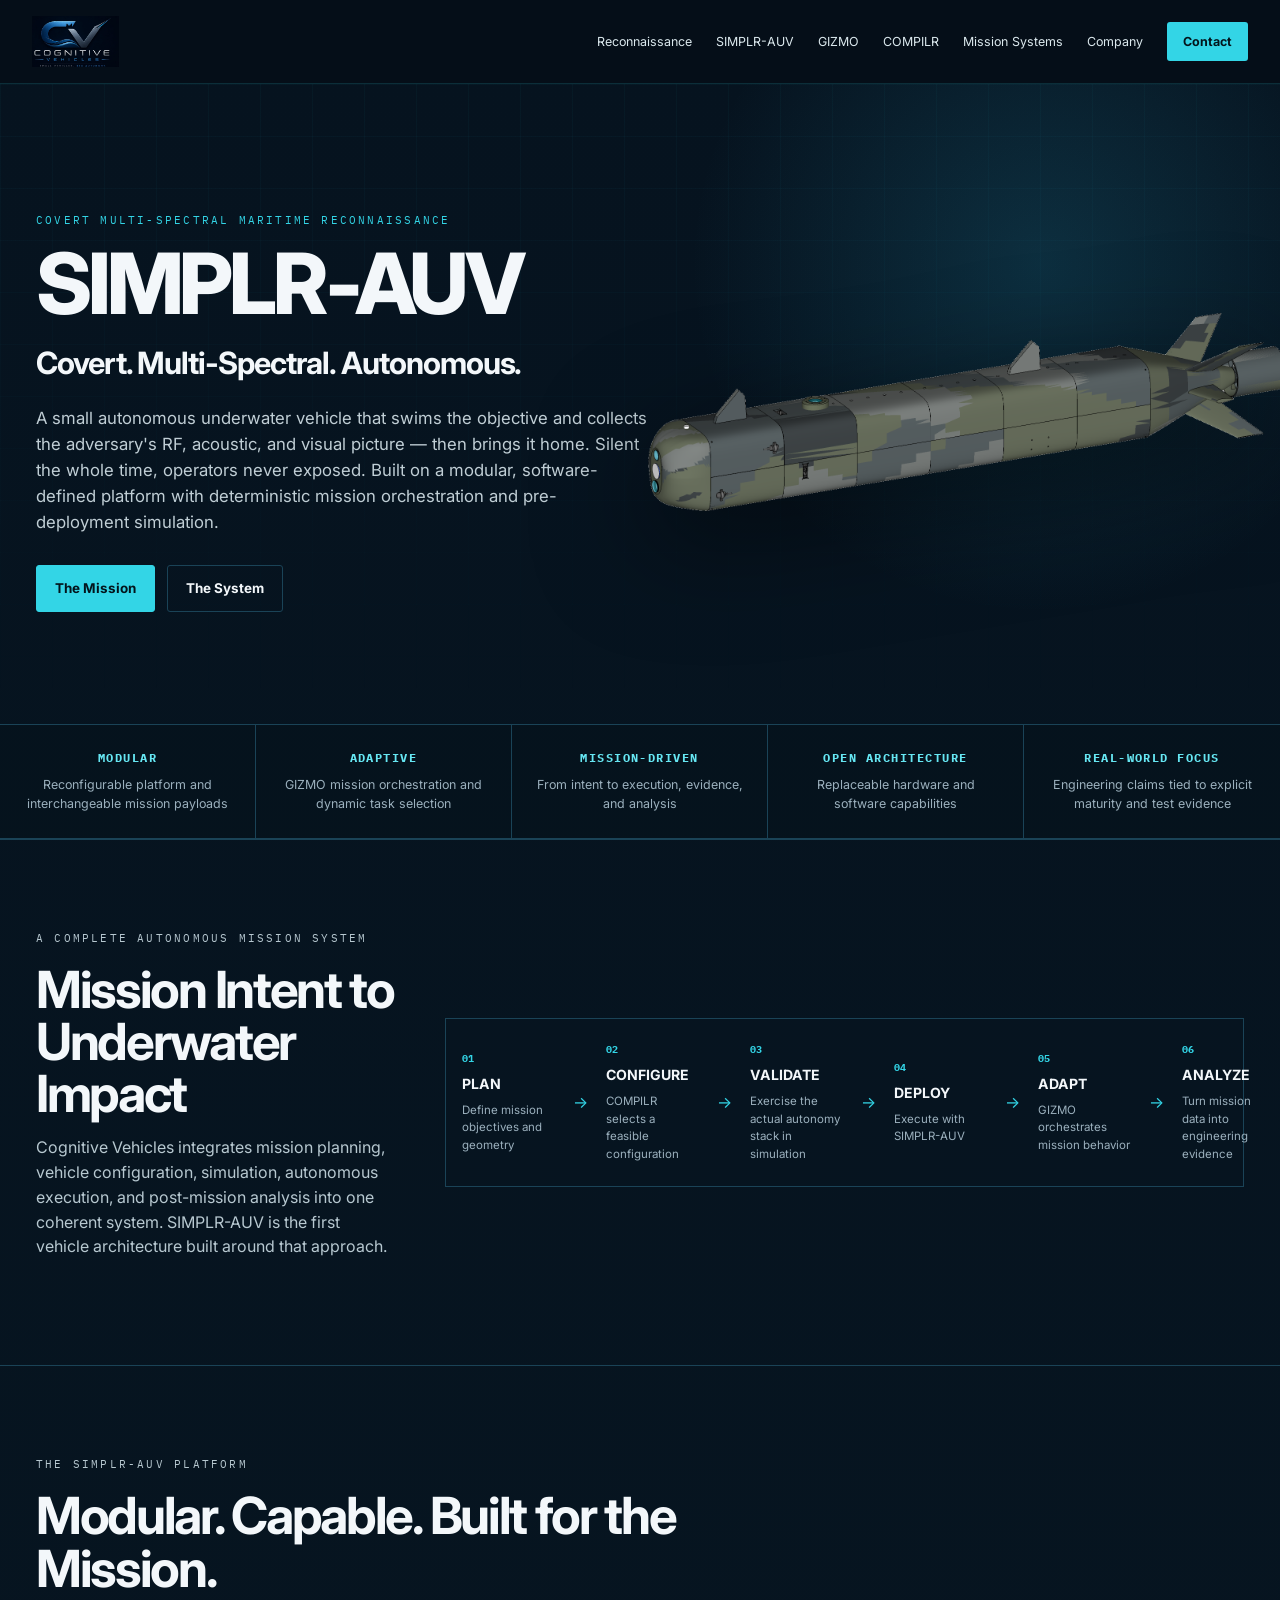
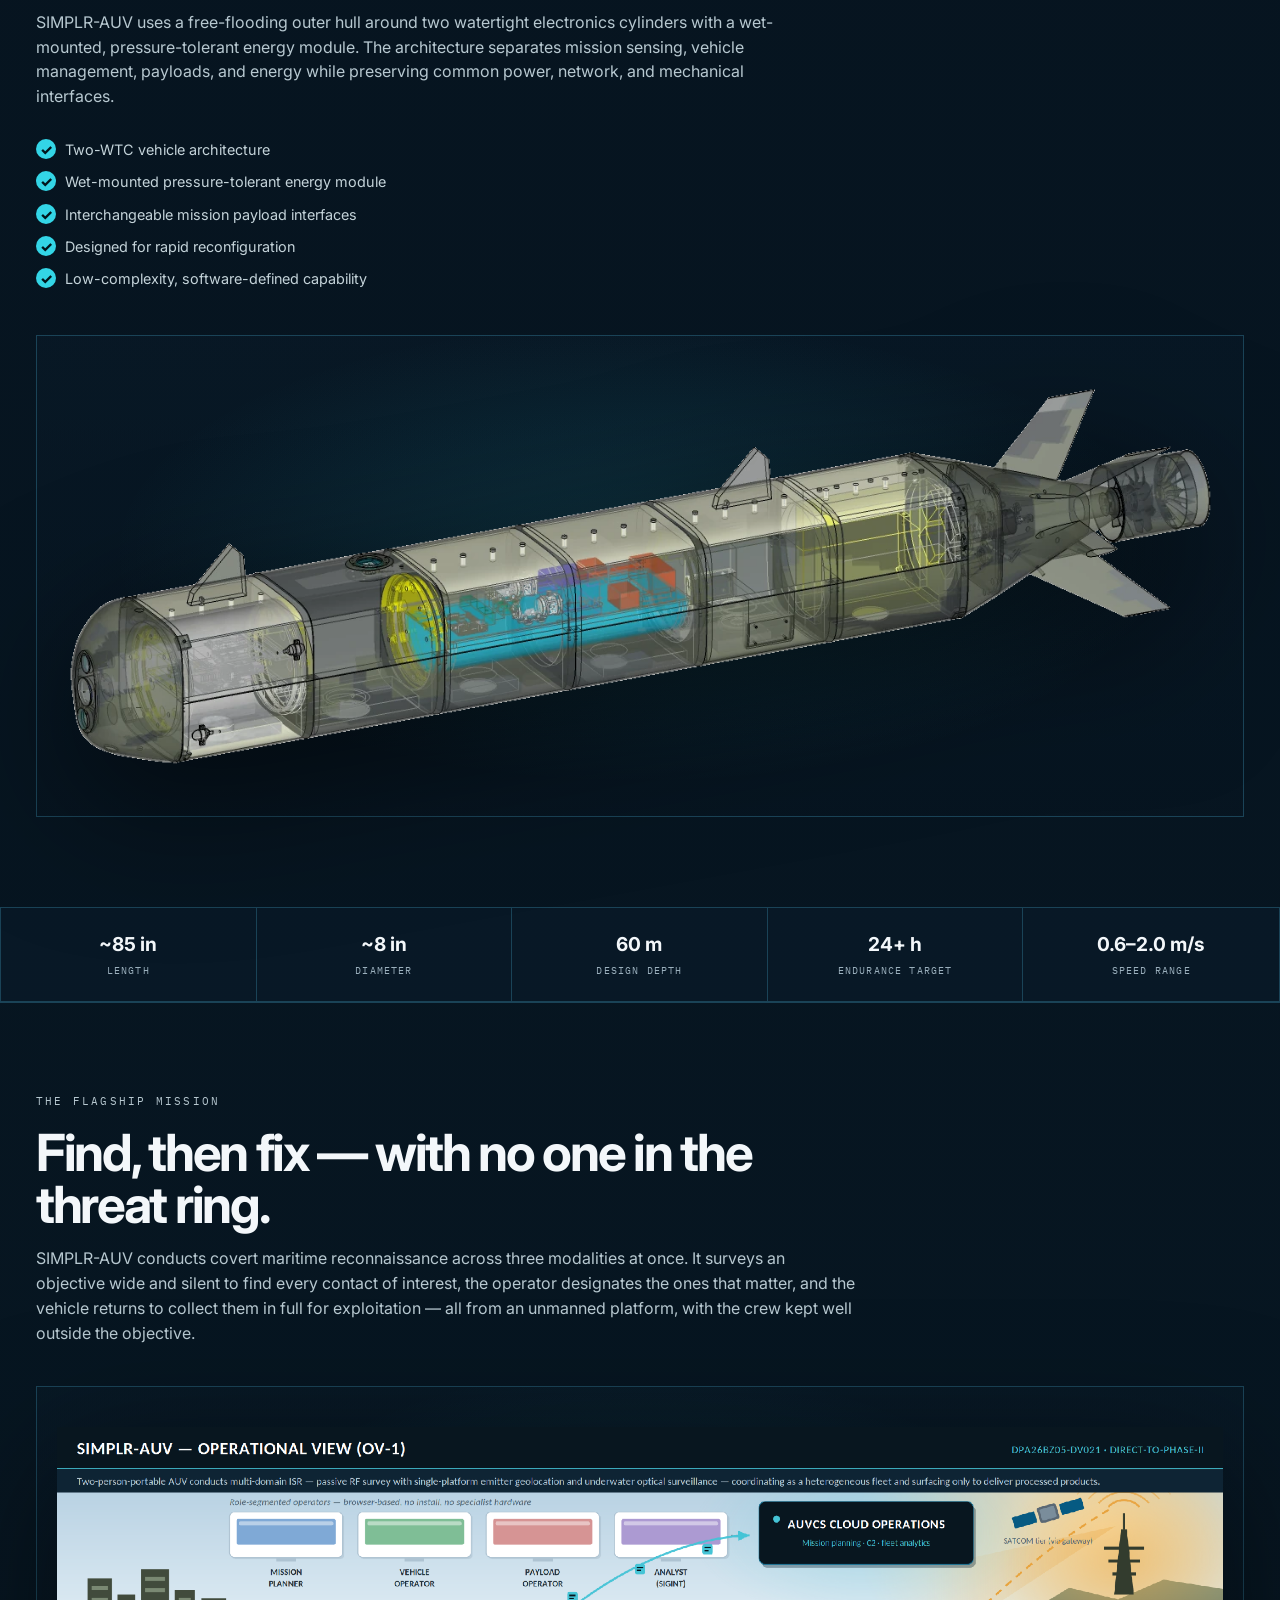
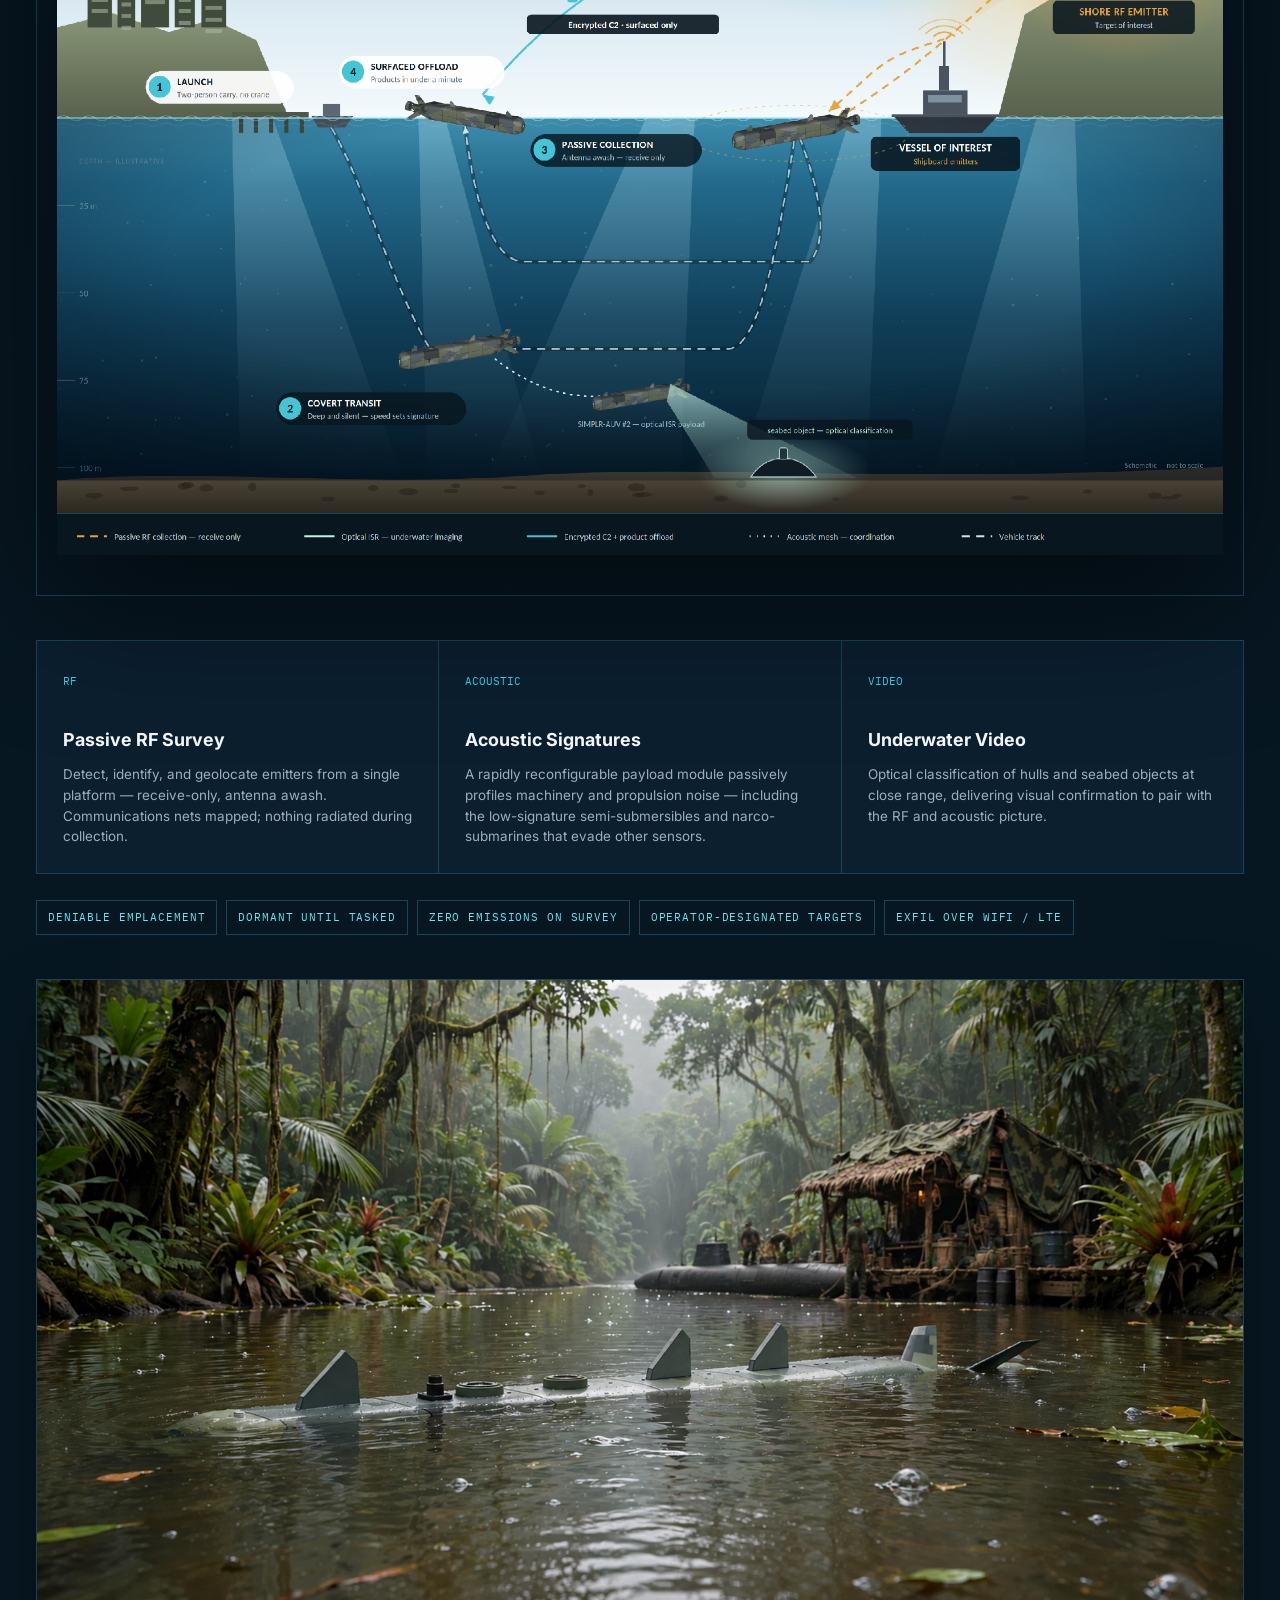
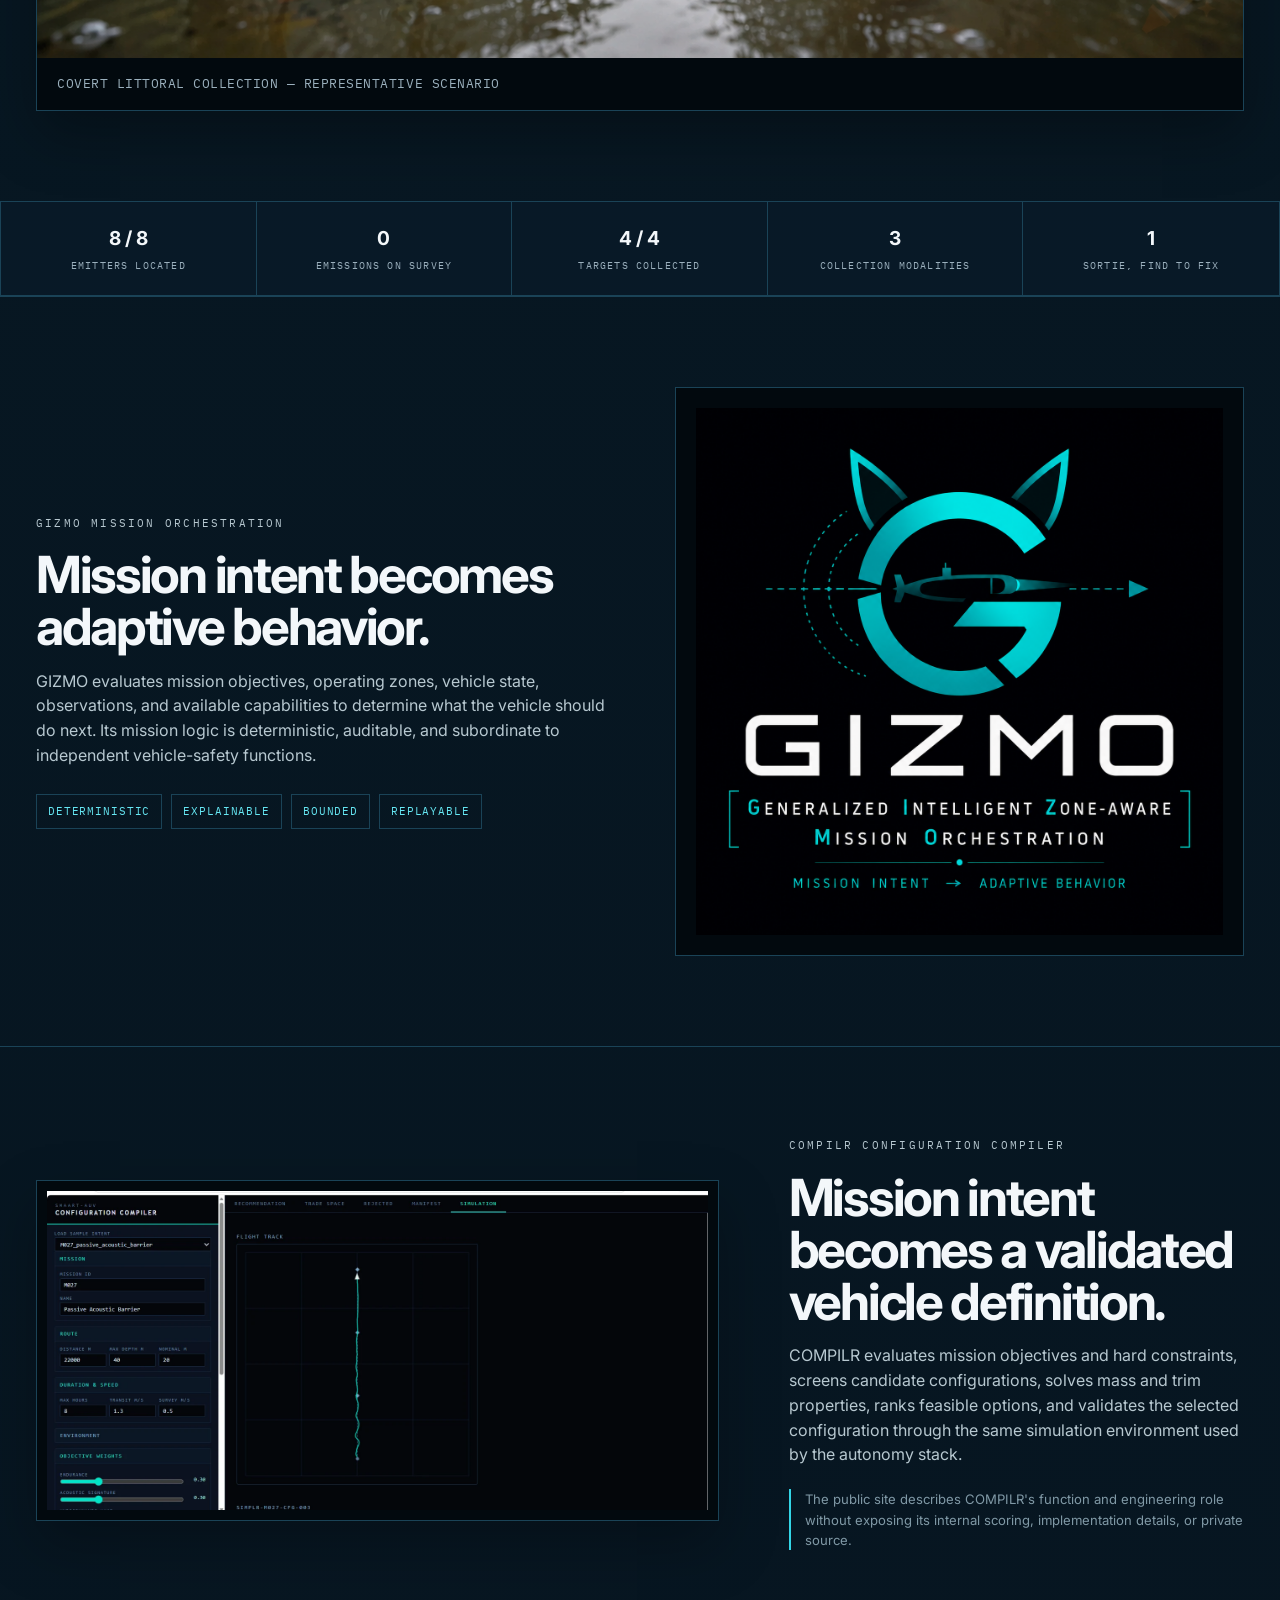
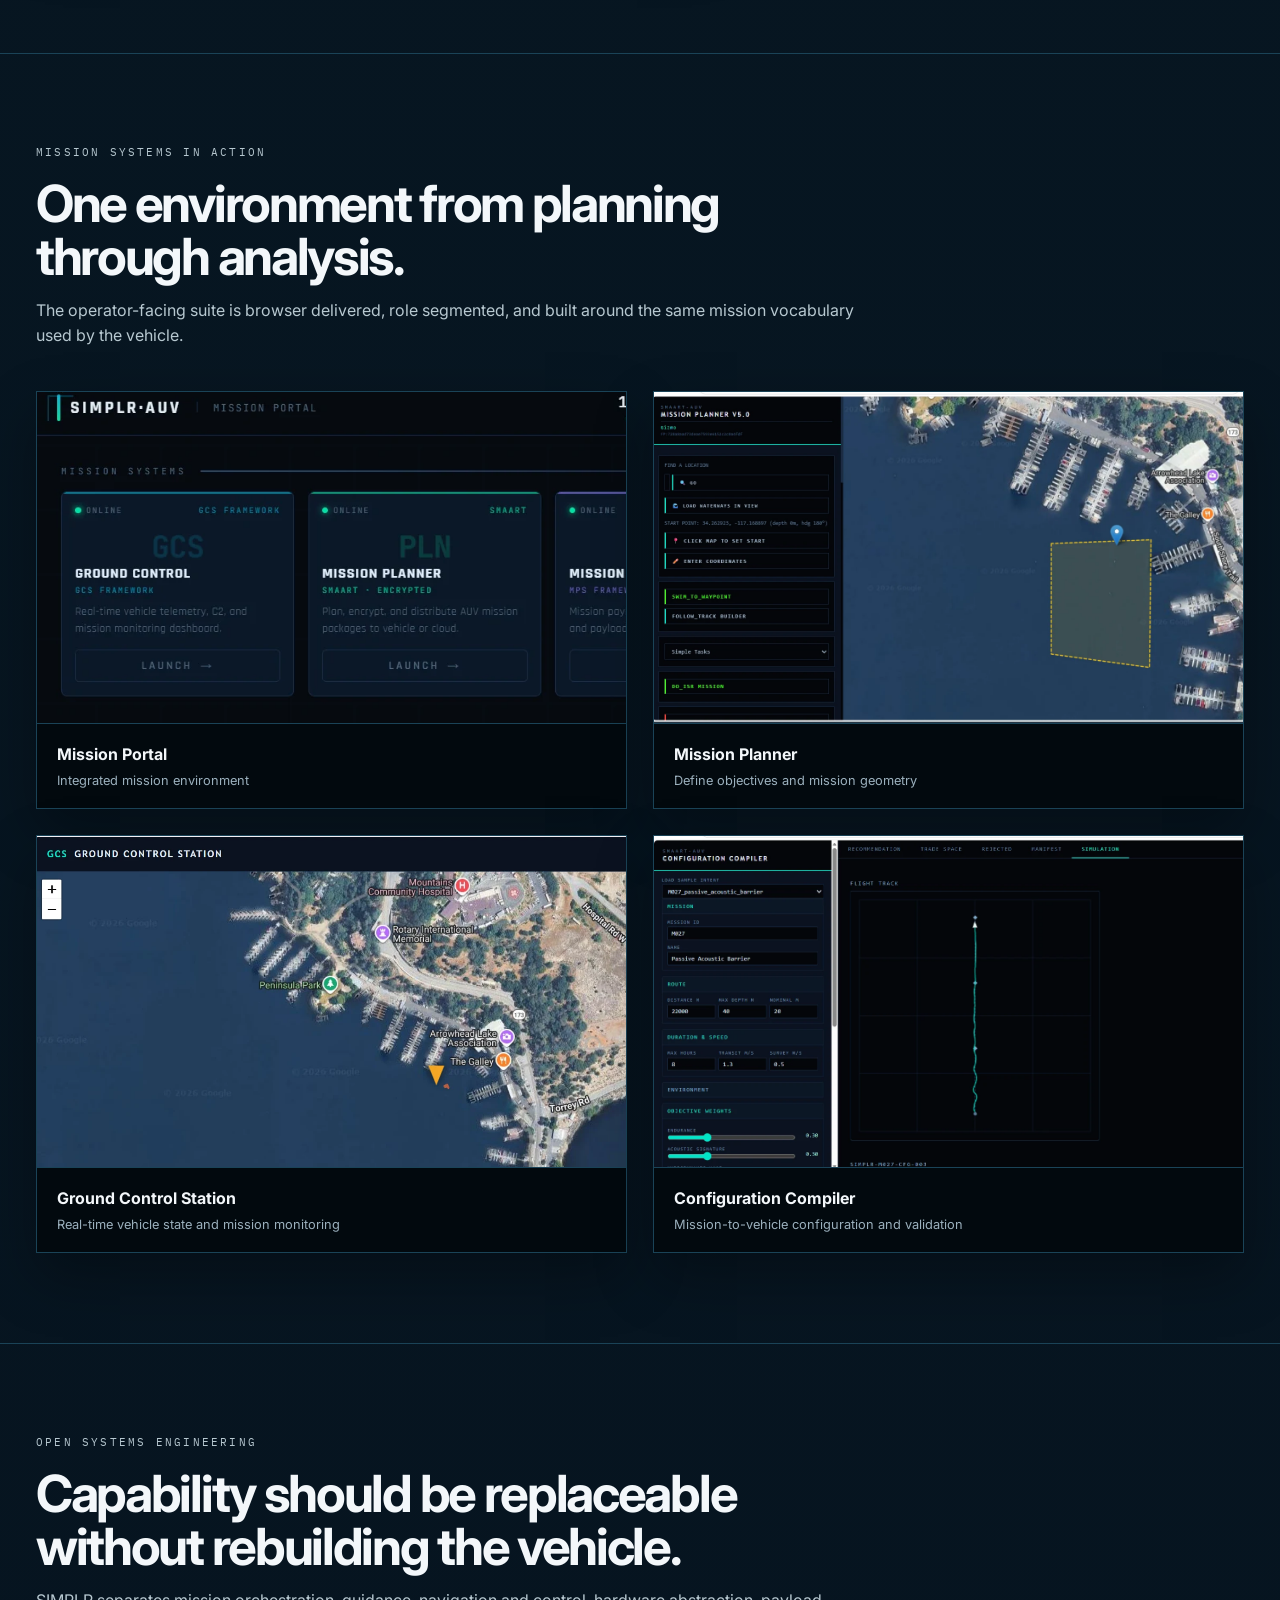
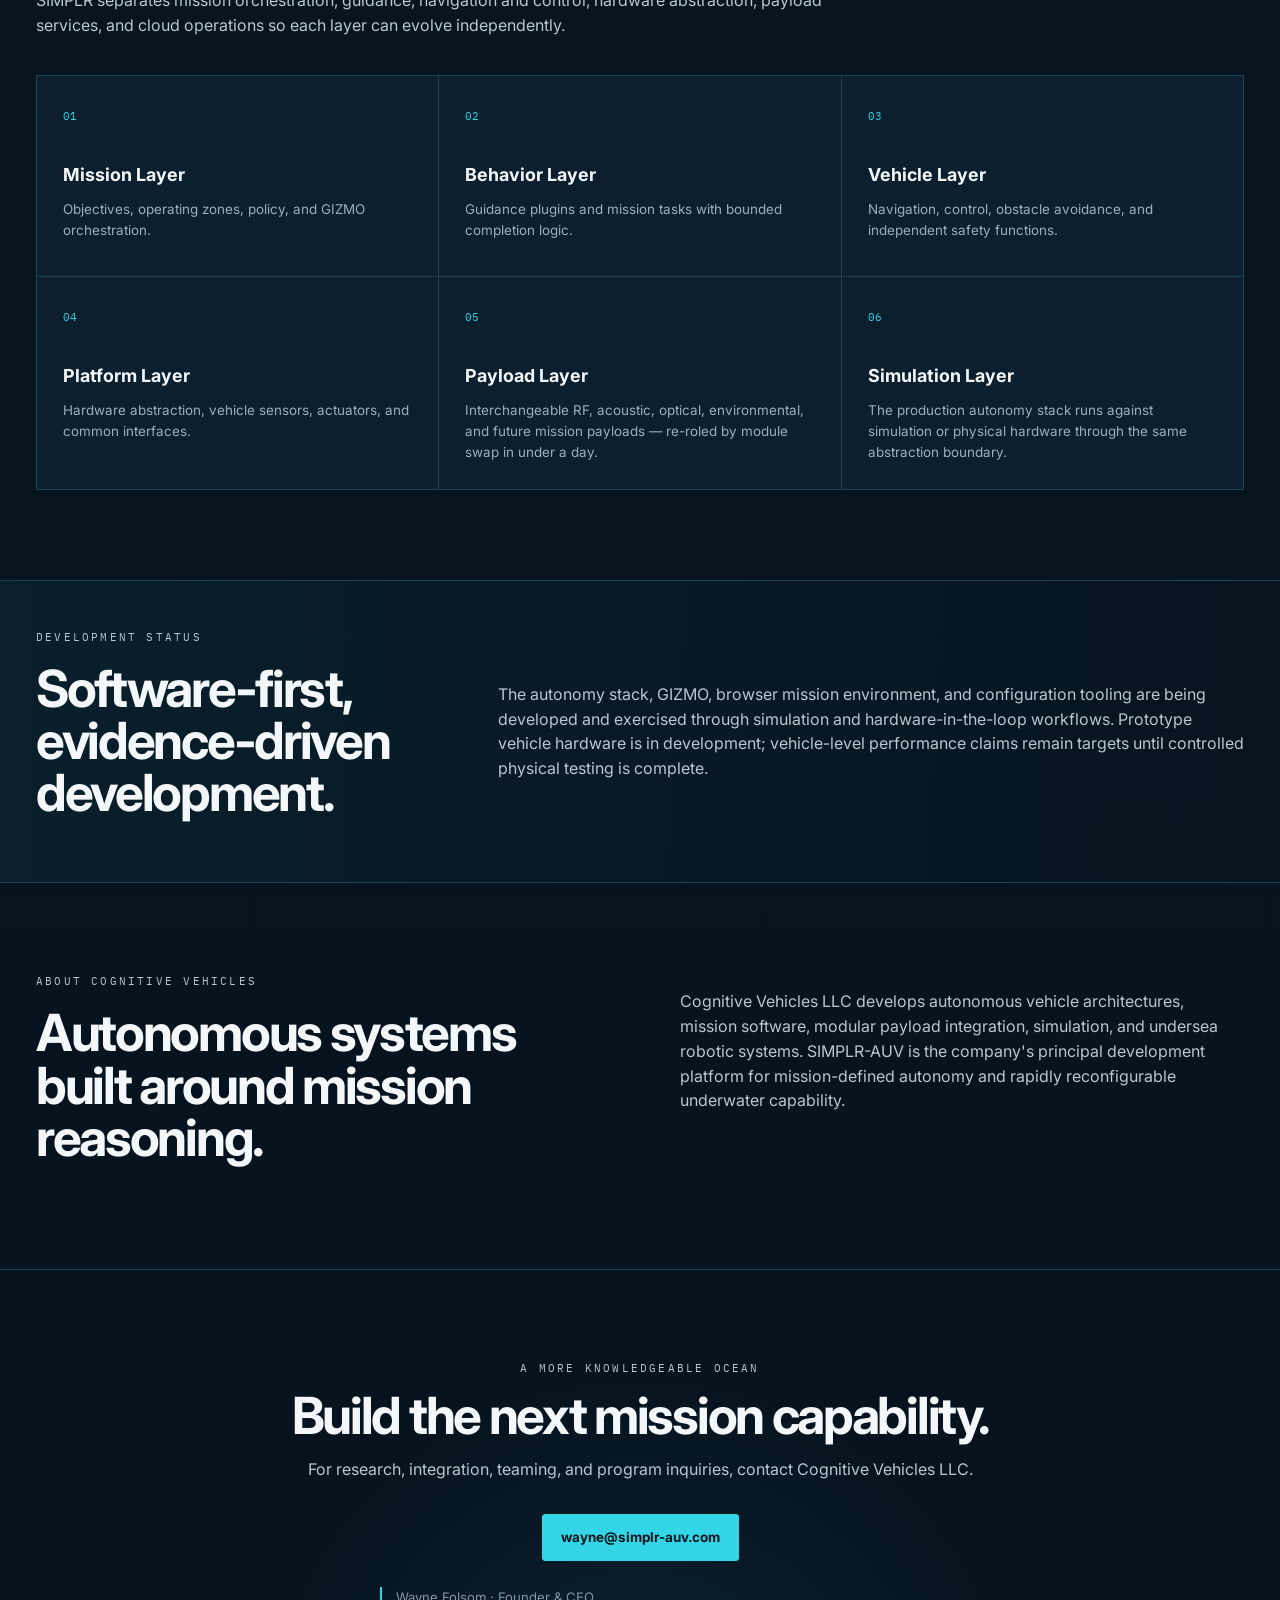
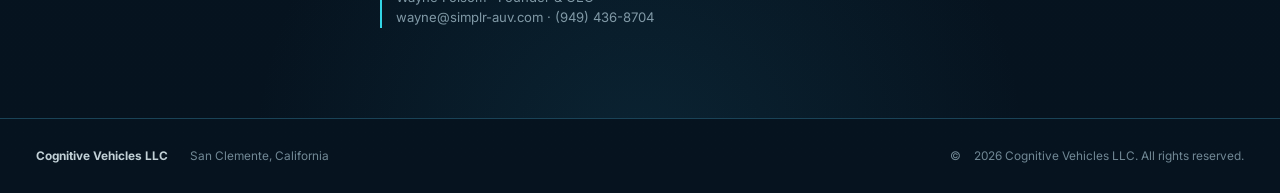
==== commit b4cda696: "Update contact phone number Co-Authored-By: Claude Opus 4.8 <noreply@anthropic.com>" ====
--- a/index.html
+++ b/index.html
@@ -129,7 +129,7 @@
 
 <section class="section company" id="company"><div><p class="eyebrow">ABOUT COGNITIVE VEHICLES</p><h2>Autonomous systems built around mission reasoning.</h2></div><div><p>Cognitive Vehicles LLC develops autonomous vehicle architectures, mission software, modular payload integration, simulation, and undersea robotic systems. SIMPLR-AUV is the company's principal development platform for mission-defined autonomy and rapidly reconfigurable underwater capability.</p></div></section>
 
-<section class="cta" id="contact"><p class="eyebrow">A MORE KNOWLEDGEABLE OCEAN</p><h2>Build the next mission capability.</h2><p>For research, integration, teaming, and program inquiries, contact Cognitive Vehicles LLC.</p><a class="button primary" href="mailto:wayne@simplr-auv.com">wayne@simplr-auv.com</a><p class="note" style="margin:26px auto 0;max-width:520px;text-align:left">Wayne Folsom · Founder &amp; CEO<br>wayne@simplr-auv.com · 714-328-7811</p></section>
+<section class="cta" id="contact"><p class="eyebrow">A MORE KNOWLEDGEABLE OCEAN</p><h2>Build the next mission capability.</h2><p>For research, integration, teaming, and program inquiries, contact Cognitive Vehicles LLC.</p><a class="button primary" href="mailto:wayne@simplr-auv.com">wayne@simplr-auv.com</a><p class="note" style="margin:26px auto 0;max-width:520px;text-align:left">Wayne Folsom · Founder &amp; CEO<br>wayne@simplr-auv.com · (949) 436-8704</p></section>
 </main>
 
 <footer><div><strong>Cognitive Vehicles LLC</strong><span>San Clemente, California</span></div><div>© <span id="year"></span> Cognitive Vehicles LLC. All rights reserved.</div></footer>
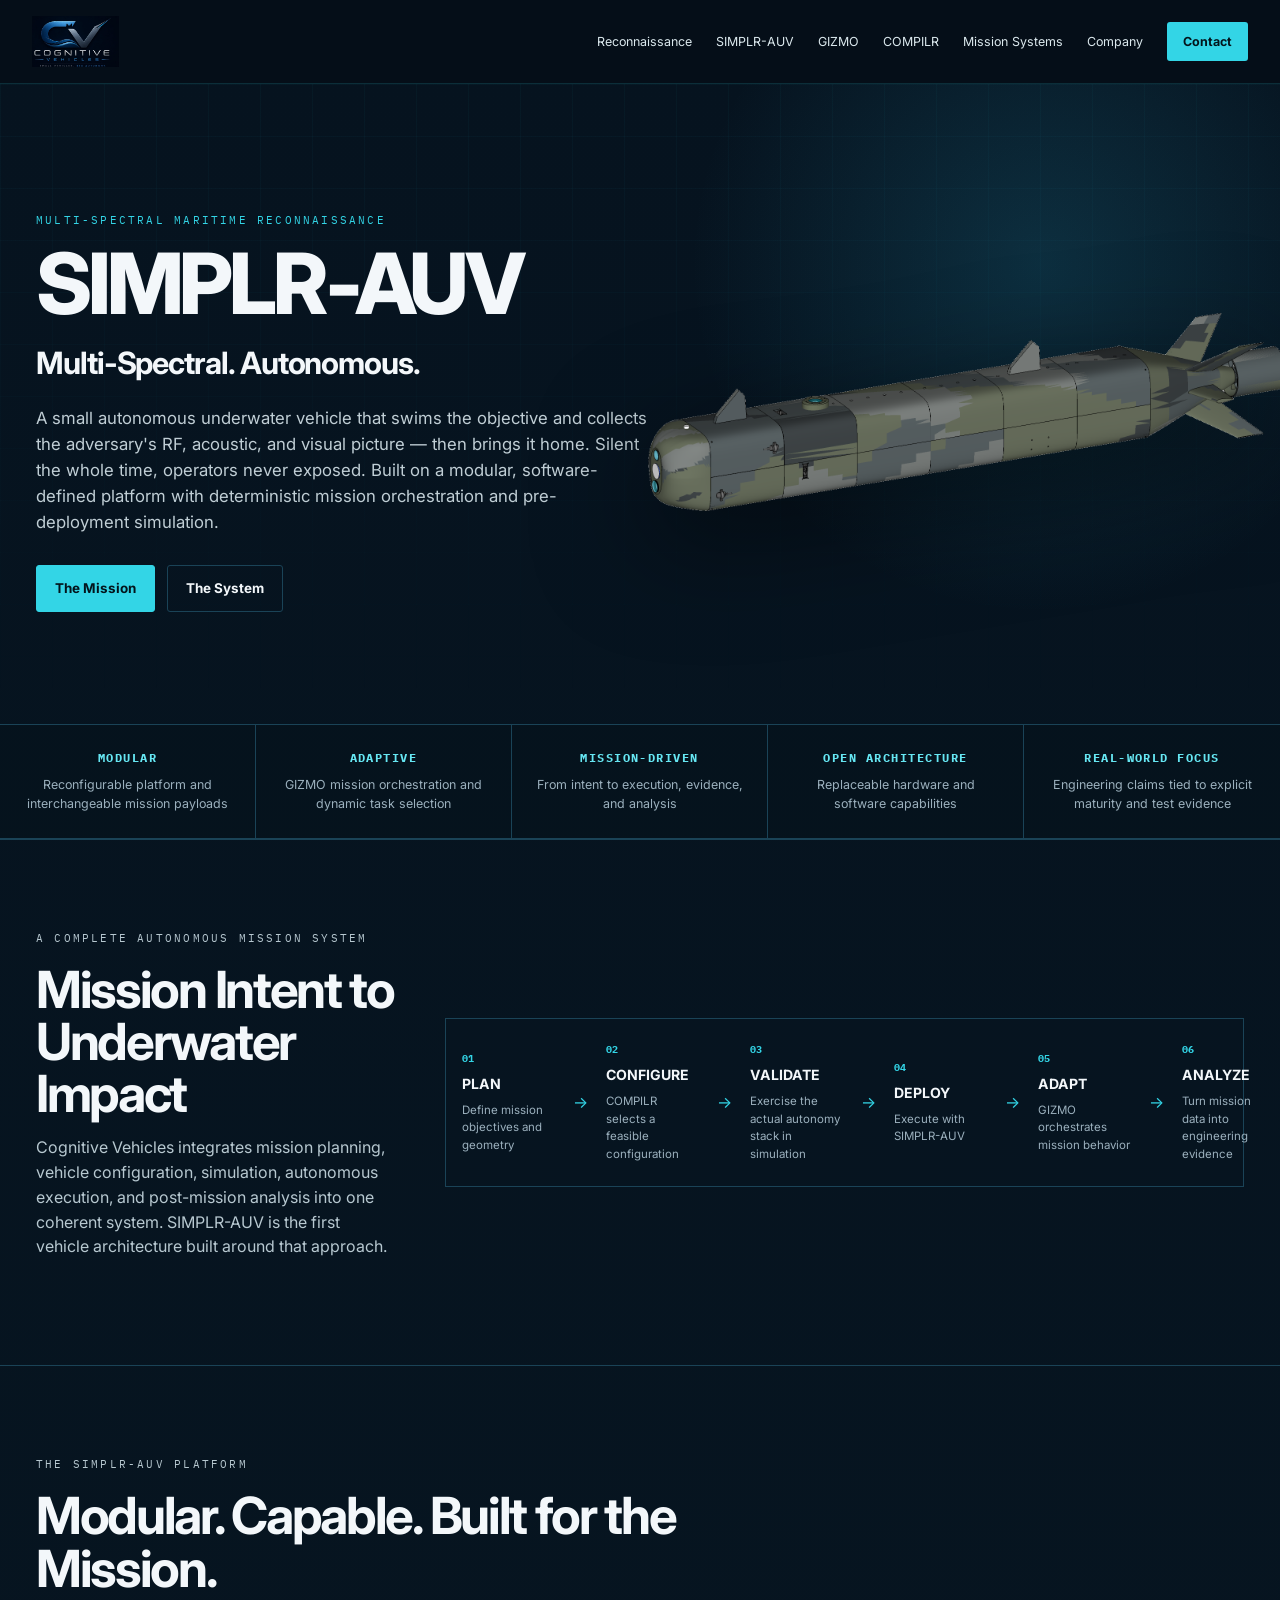
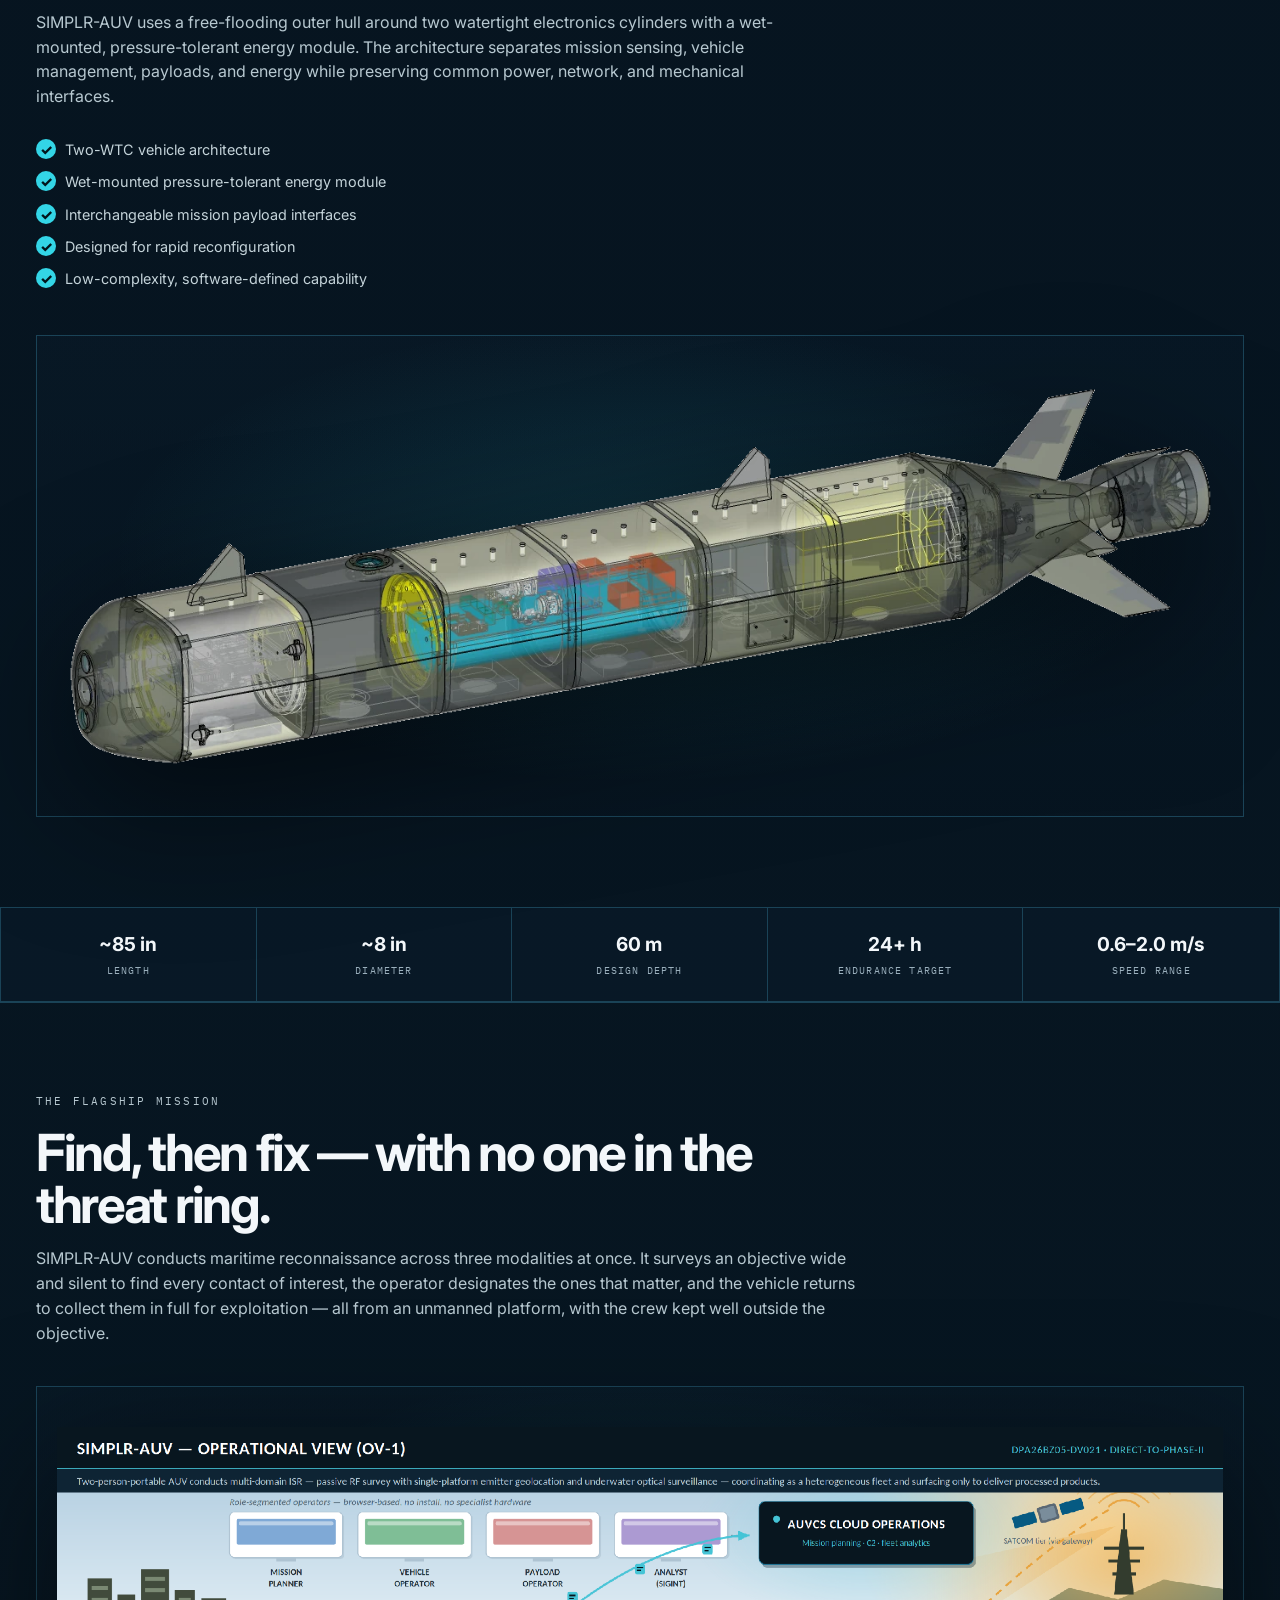
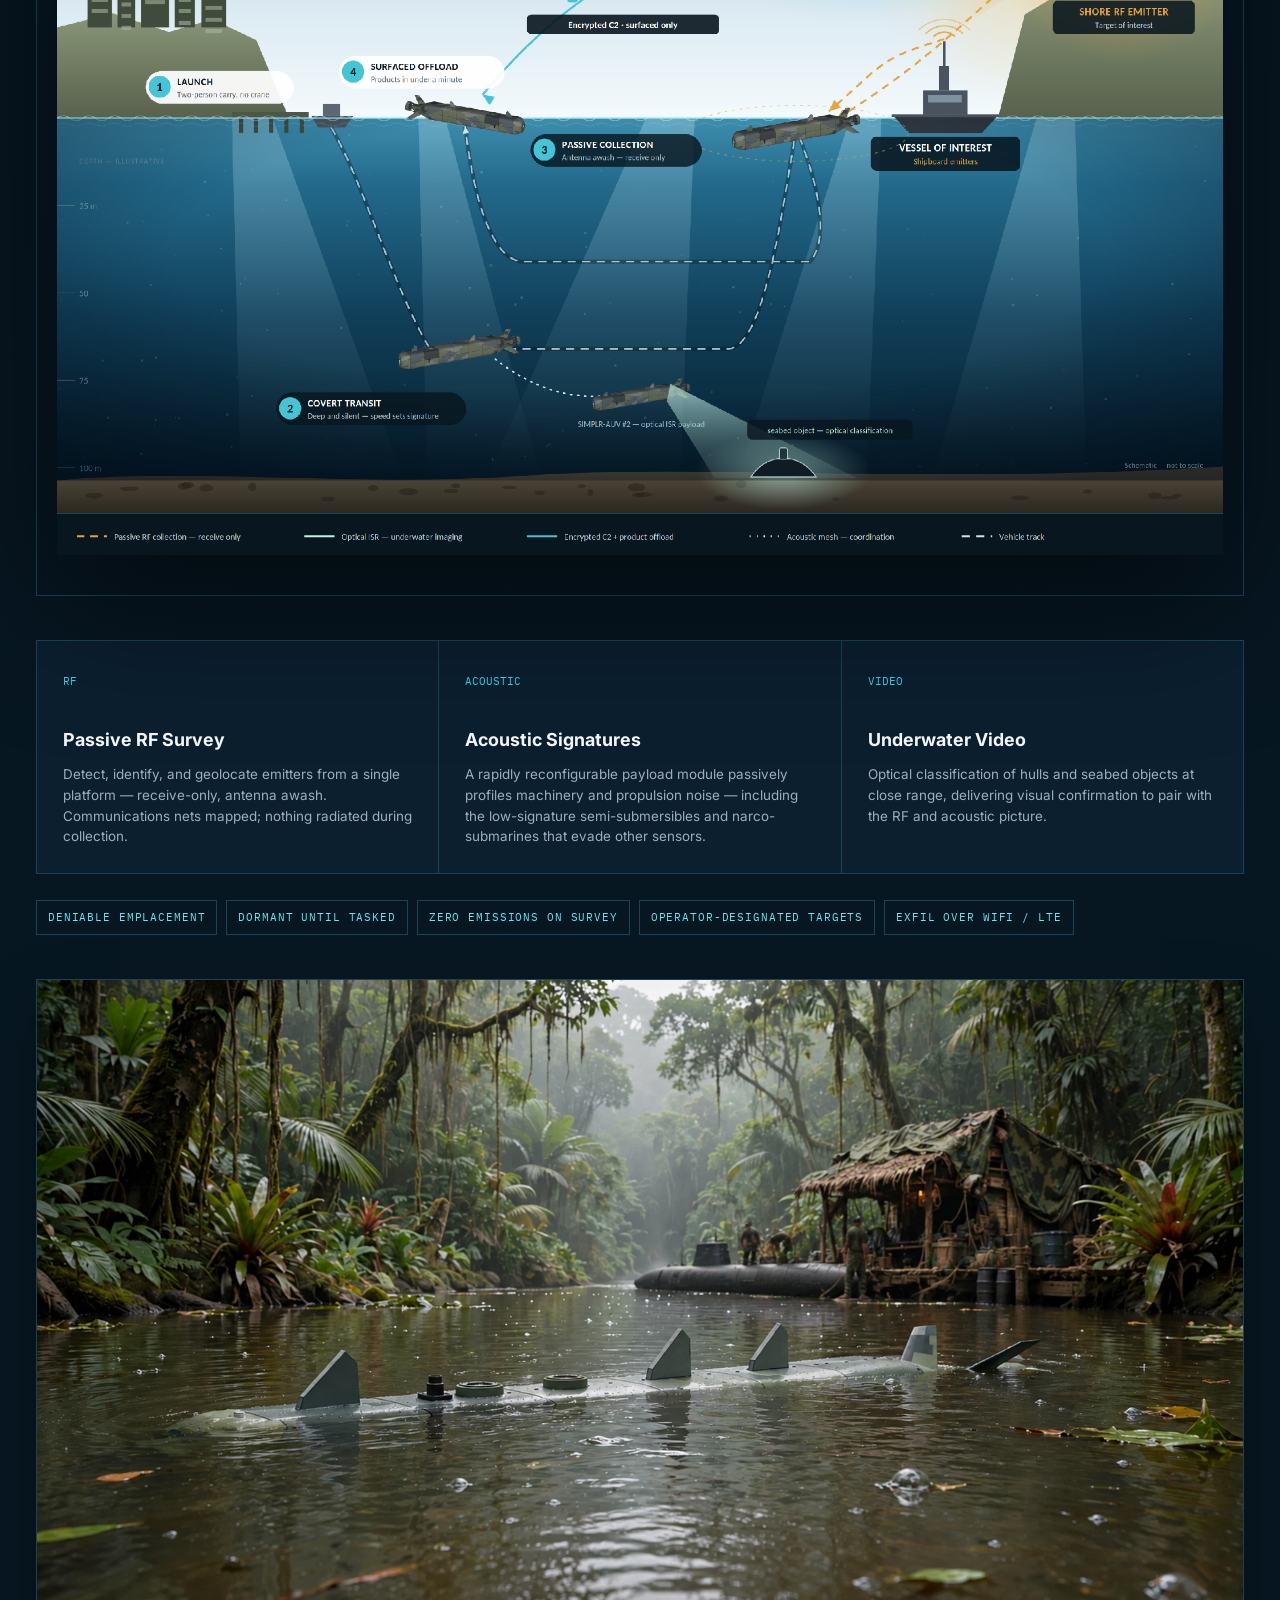
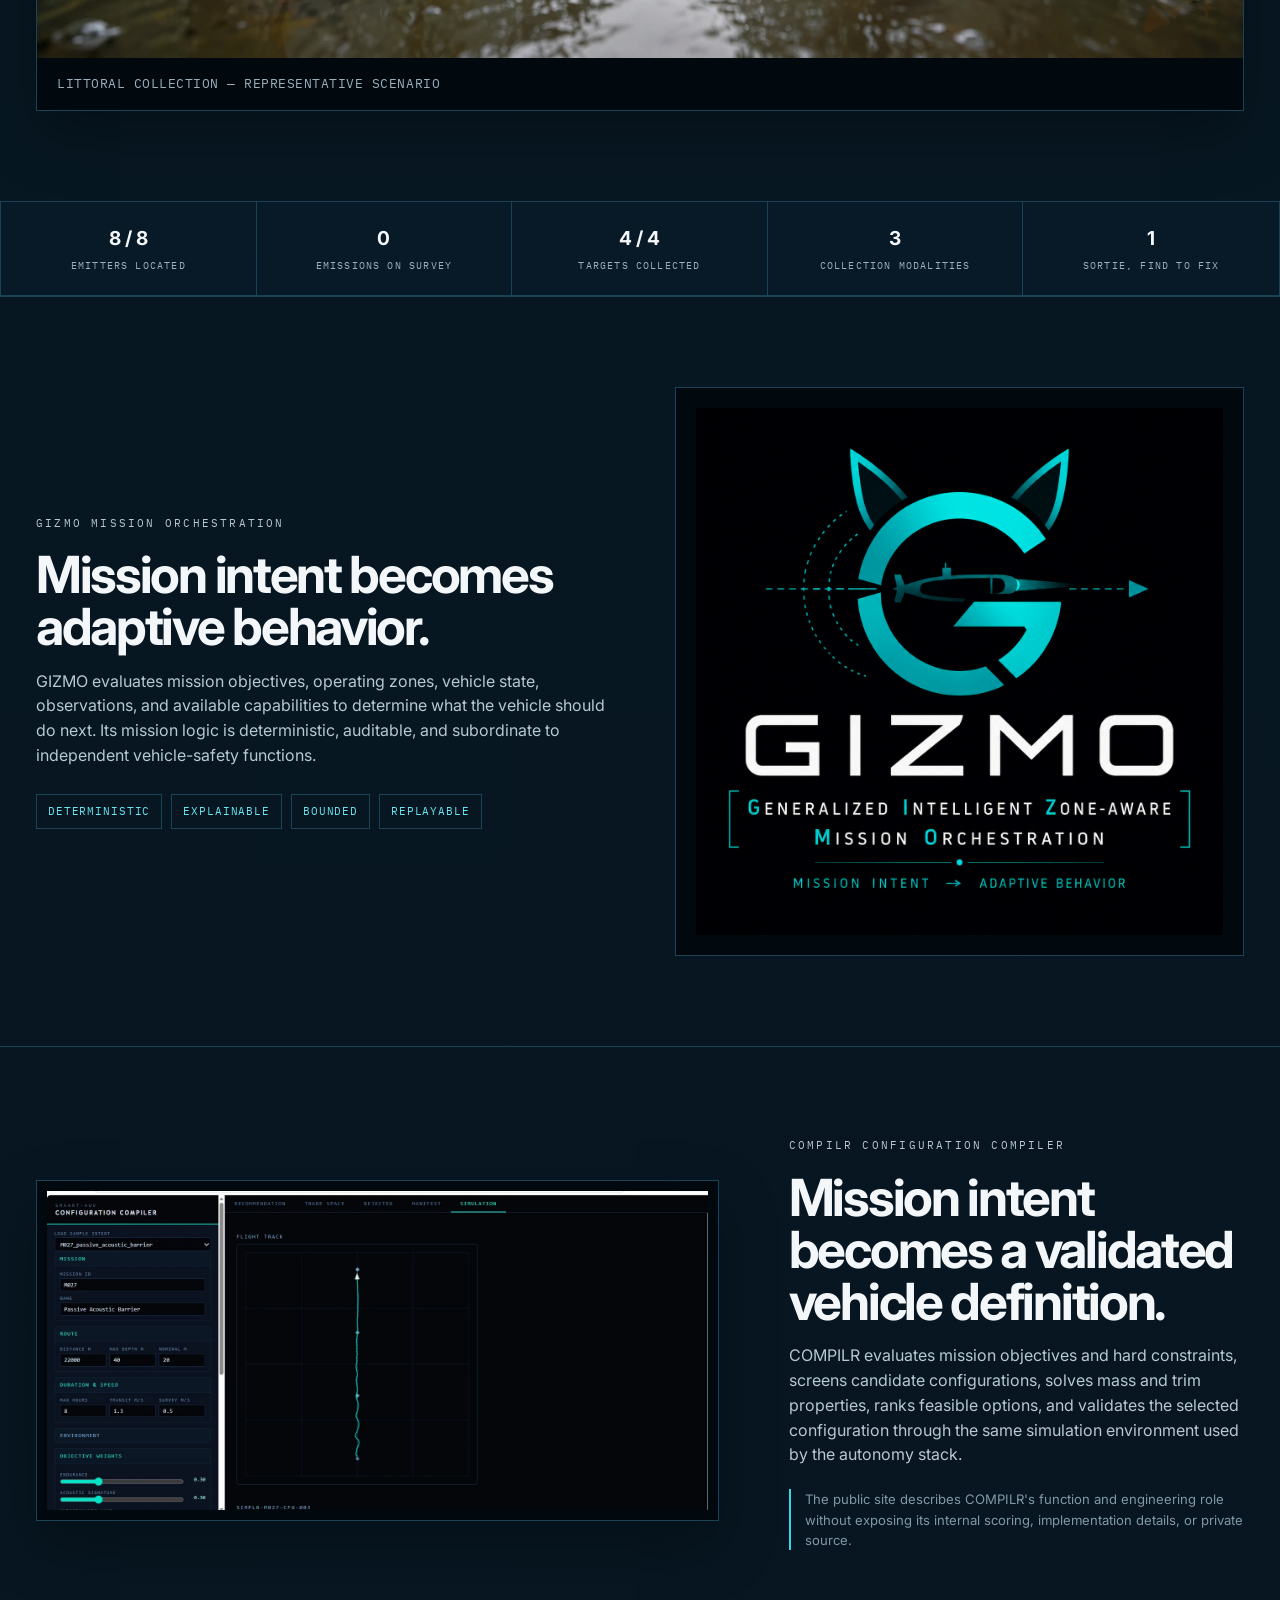
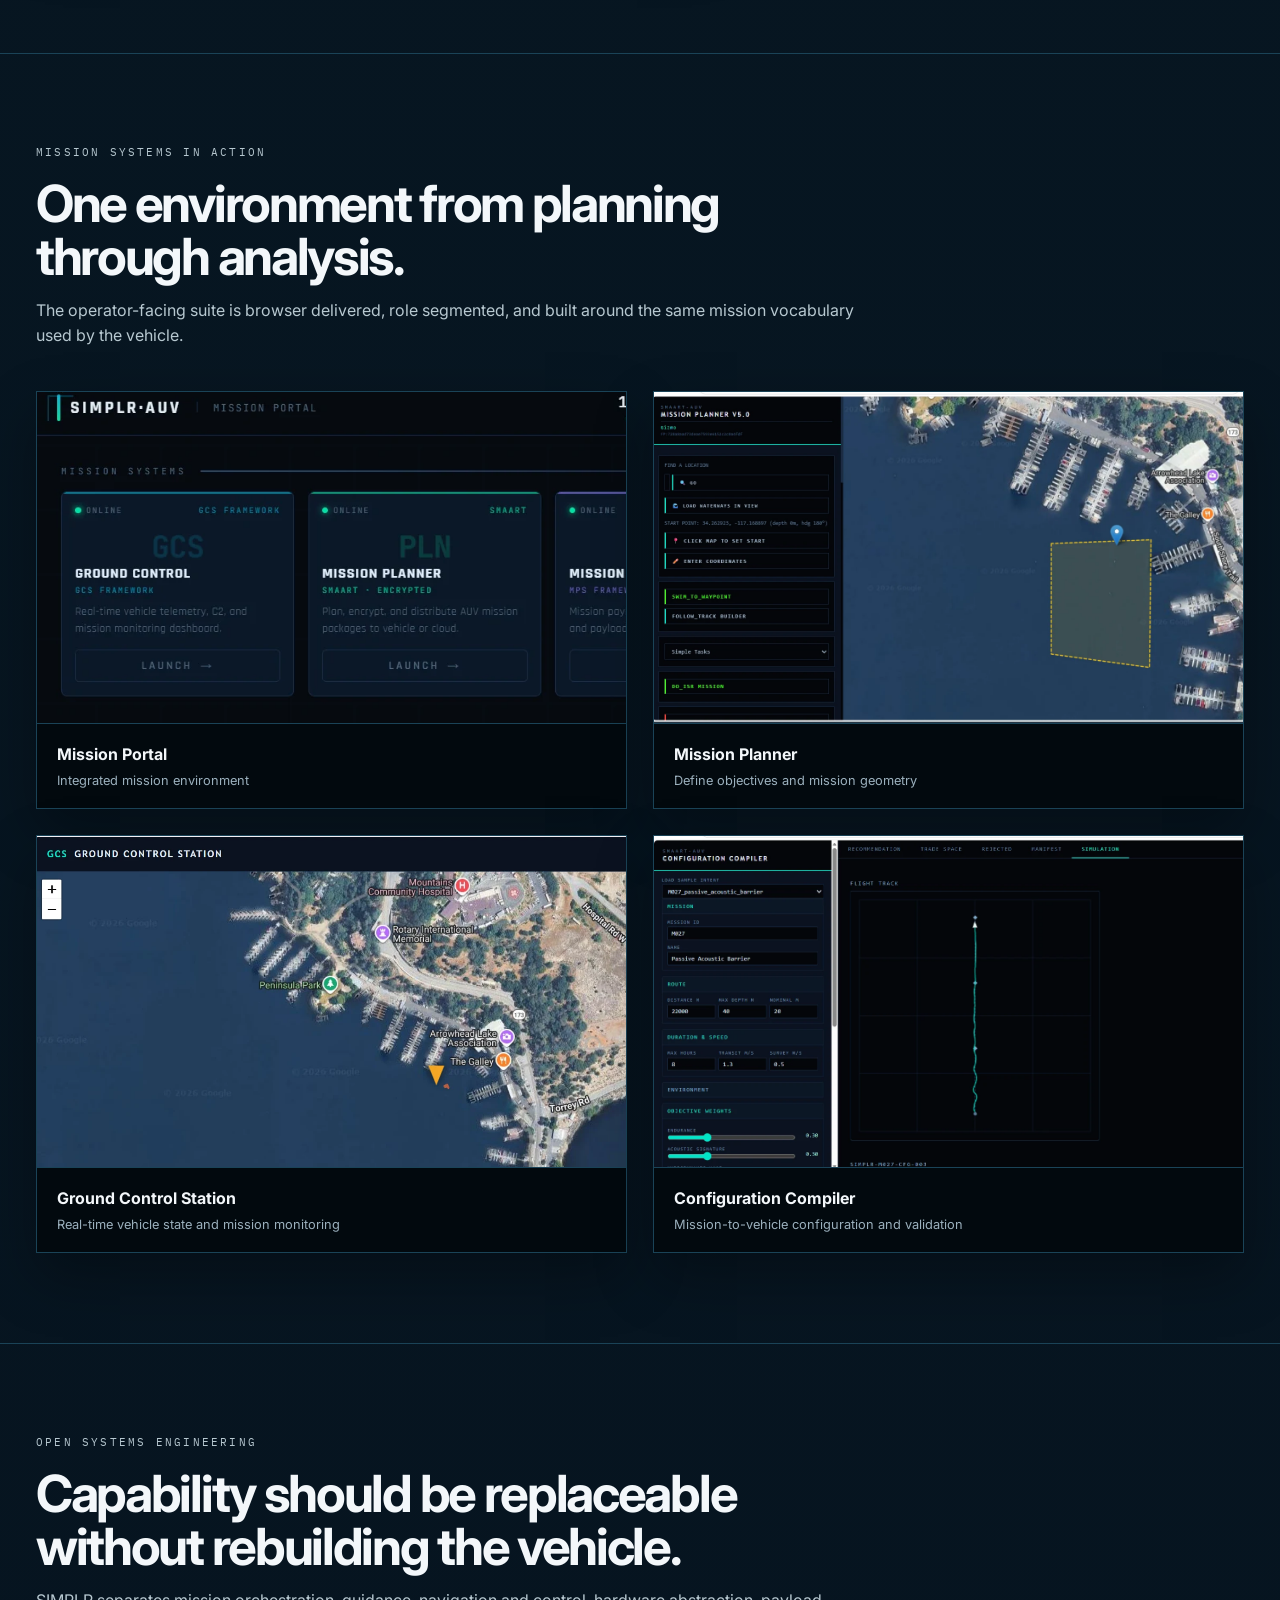
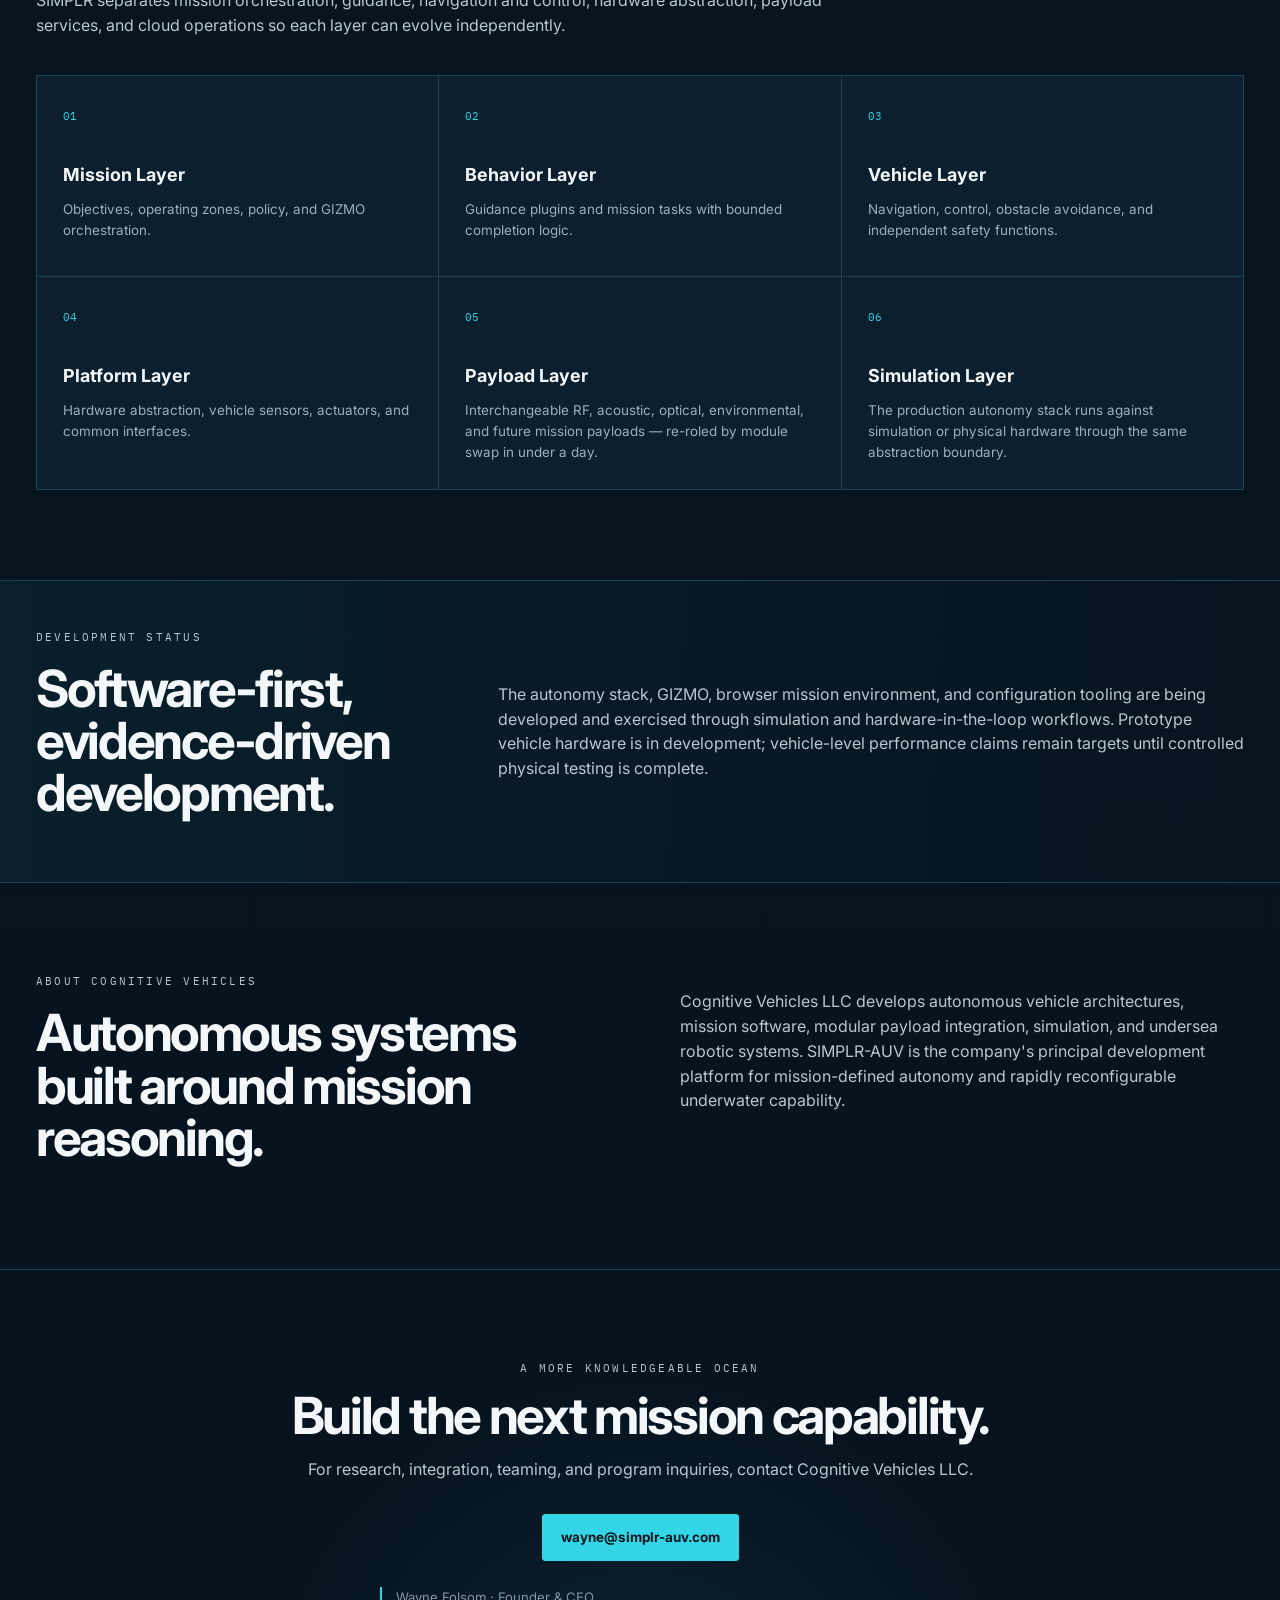
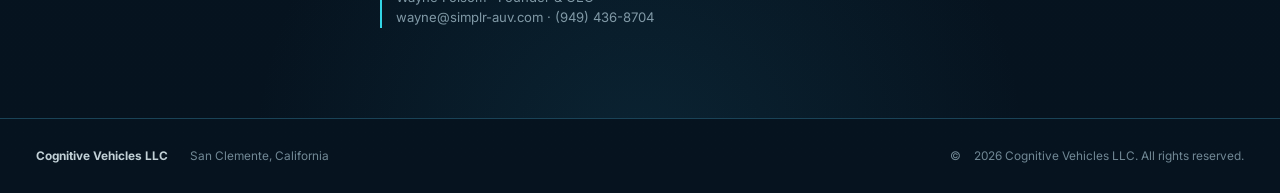
==== commit f3164649: "Remove 'covert' from the site copy Title, meta description, hero eyebrow and kicker, flagship-missio" ====
--- a/index.html
+++ b/index.html
@@ -3,15 +3,15 @@
 <head>
 <meta charset="utf-8">
 <meta name="viewport" content="width=device-width,initial-scale=1">
-<meta name="description" content="SIMPLR-AUV is a covert, multi-spectral maritime reconnaissance platform — passive RF, acoustic, and underwater video collection from a small autonomous vehicle, with GIZMO mission orchestration and COMPILR configuration technology.">
+<meta name="description" content="SIMPLR-AUV is a multi-spectral maritime reconnaissance platform — passive RF, acoustic, and underwater video collection from a small autonomous vehicle, with GIZMO mission orchestration and COMPILR configuration technology.">
 <meta name="theme-color" content="#06131f">
 <link rel="icon" type="image/webp" href="cognitive-vehicles-mark.webp">
 <meta property="og:type" content="website">
-<meta property="og:title" content="Cognitive Vehicles | SIMPLR-AUV Covert Multi-Spectral Maritime Reconnaissance">
+<meta property="og:title" content="Cognitive Vehicles | SIMPLR-AUV Multi-Spectral Maritime Reconnaissance">
 <meta property="og:description" content="A small autonomous underwater vehicle that collects the RF, acoustic, and visual picture of a maritime objective — silent throughout, operators never exposed.">
 <meta property="og:image" content="simplr-ov1.png">
 <meta property="og:url" content="https://simplr-auv.com/">
-<title>Cognitive Vehicles | SIMPLR-AUV Covert Multi-Spectral Maritime Reconnaissance</title>
+<title>Cognitive Vehicles | SIMPLR-AUV Multi-Spectral Maritime Reconnaissance</title>
 <link rel="preconnect" href="https://fonts.googleapis.com">
 <link rel="preconnect" href="https://fonts.gstatic.com" crossorigin>
 <link href="https://fonts.googleapis.com/css2?family=IBM+Plex+Mono:wght@400;500;600&family=Inter:wght@400;500;600;700;800&display=swap" rel="stylesheet">
@@ -30,9 +30,9 @@
 <section class="hero">
   <div class="hero-grid"></div><div class="hero-glow"></div>
   <div class="hero-copy">
-    <p class="eyebrow">COVERT MULTI-SPECTRAL MARITIME RECONNAISSANCE</p>
+    <p class="eyebrow">MULTI-SPECTRAL MARITIME RECONNAISSANCE</p>
     <h1>SIMPLR-AUV</h1>
-    <h2 class="hero-kicker">Covert. Multi-Spectral. Autonomous.</h2>
+    <h2 class="hero-kicker">Multi-Spectral. Autonomous.</h2>
     <p class="hero-lede">A small autonomous underwater vehicle that swims the objective and collects the adversary's RF, acoustic, and visual picture — then brings it home. Silent the whole time, operators never exposed. Built on a modular, software-defined platform with deterministic mission orchestration and pre-deployment simulation.</p>
     <div class="hero-actions"><a class="button primary" href="#reconnaissance">The Mission</a><a class="button ghost" href="#mission-system">The System</a></div>
   </div>
@@ -71,7 +71,7 @@
 </section>
 
 <section class="section platform" id="reconnaissance">
-  <div class="section-intro"><p class="eyebrow">THE FLAGSHIP MISSION</p><h2>Find, then fix — with no one in the threat ring.</h2><p>SIMPLR-AUV conducts covert maritime reconnaissance across three modalities at once. It surveys an objective wide and silent to find every contact of interest, the operator designates the ones that matter, and the vehicle returns to collect them in full for exploitation — all from an unmanned platform, with the crew kept well outside the objective.</p></div>
+  <div class="section-intro"><p class="eyebrow">THE FLAGSHIP MISSION</p><h2>Find, then fix — with no one in the threat ring.</h2><p>SIMPLR-AUV conducts maritime reconnaissance across three modalities at once. It surveys an objective wide and silent to find every contact of interest, the operator designates the ones that matter, and the vehicle returns to collect them in full for exploitation — all from an unmanned platform, with the crew kept well outside the objective.</p></div>
 
   <div class="platform-visual" style="margin-top:40px"><img src="simplr-ov1.png" loading="lazy" alt="SIMPLR-AUV operational view: multi-domain ISR with passive RF survey, underwater optical surveillance, acoustic mesh coordination, and surfaced product offload"></div>
 
@@ -84,8 +84,8 @@
   <div class="pill-row"><span>Deniable emplacement</span><span>Dormant until tasked</span><span>Zero emissions on survey</span><span>Operator-designated targets</span><span>Exfil over WiFi / LTE</span></div>
 
   <figure style="margin:44px 0 0;border:1px solid var(--line);background:#02090e;overflow:hidden;box-shadow:0 24px 55px rgba(0,0,0,.3)">
-    <img src="reconnaissance-scene.png" loading="lazy" alt="SIMPLR-AUV operating covertly in a riverine channel beside a concealed semi-submersible staging site" style="display:block;width:100%;aspect-ratio:16/9;object-fit:cover">
-    <figcaption style="padding:16px 20px;color:var(--muted);font-size:.8rem;font-family:'IBM Plex Mono',monospace;letter-spacing:.04em">COVERT LITTORAL COLLECTION — REPRESENTATIVE SCENARIO</figcaption>
+    <img src="reconnaissance-scene.png" loading="lazy" alt="SIMPLR-AUV operating in a riverine channel beside a concealed semi-submersible staging site" style="display:block;width:100%;aspect-ratio:16/9;object-fit:cover">
+    <figcaption style="padding:16px 20px;color:var(--muted);font-size:.8rem;font-family:'IBM Plex Mono',monospace;letter-spacing:.04em">LITTORAL COLLECTION — REPRESENTATIVE SCENARIO</figcaption>
   </figure>
 </section>
 
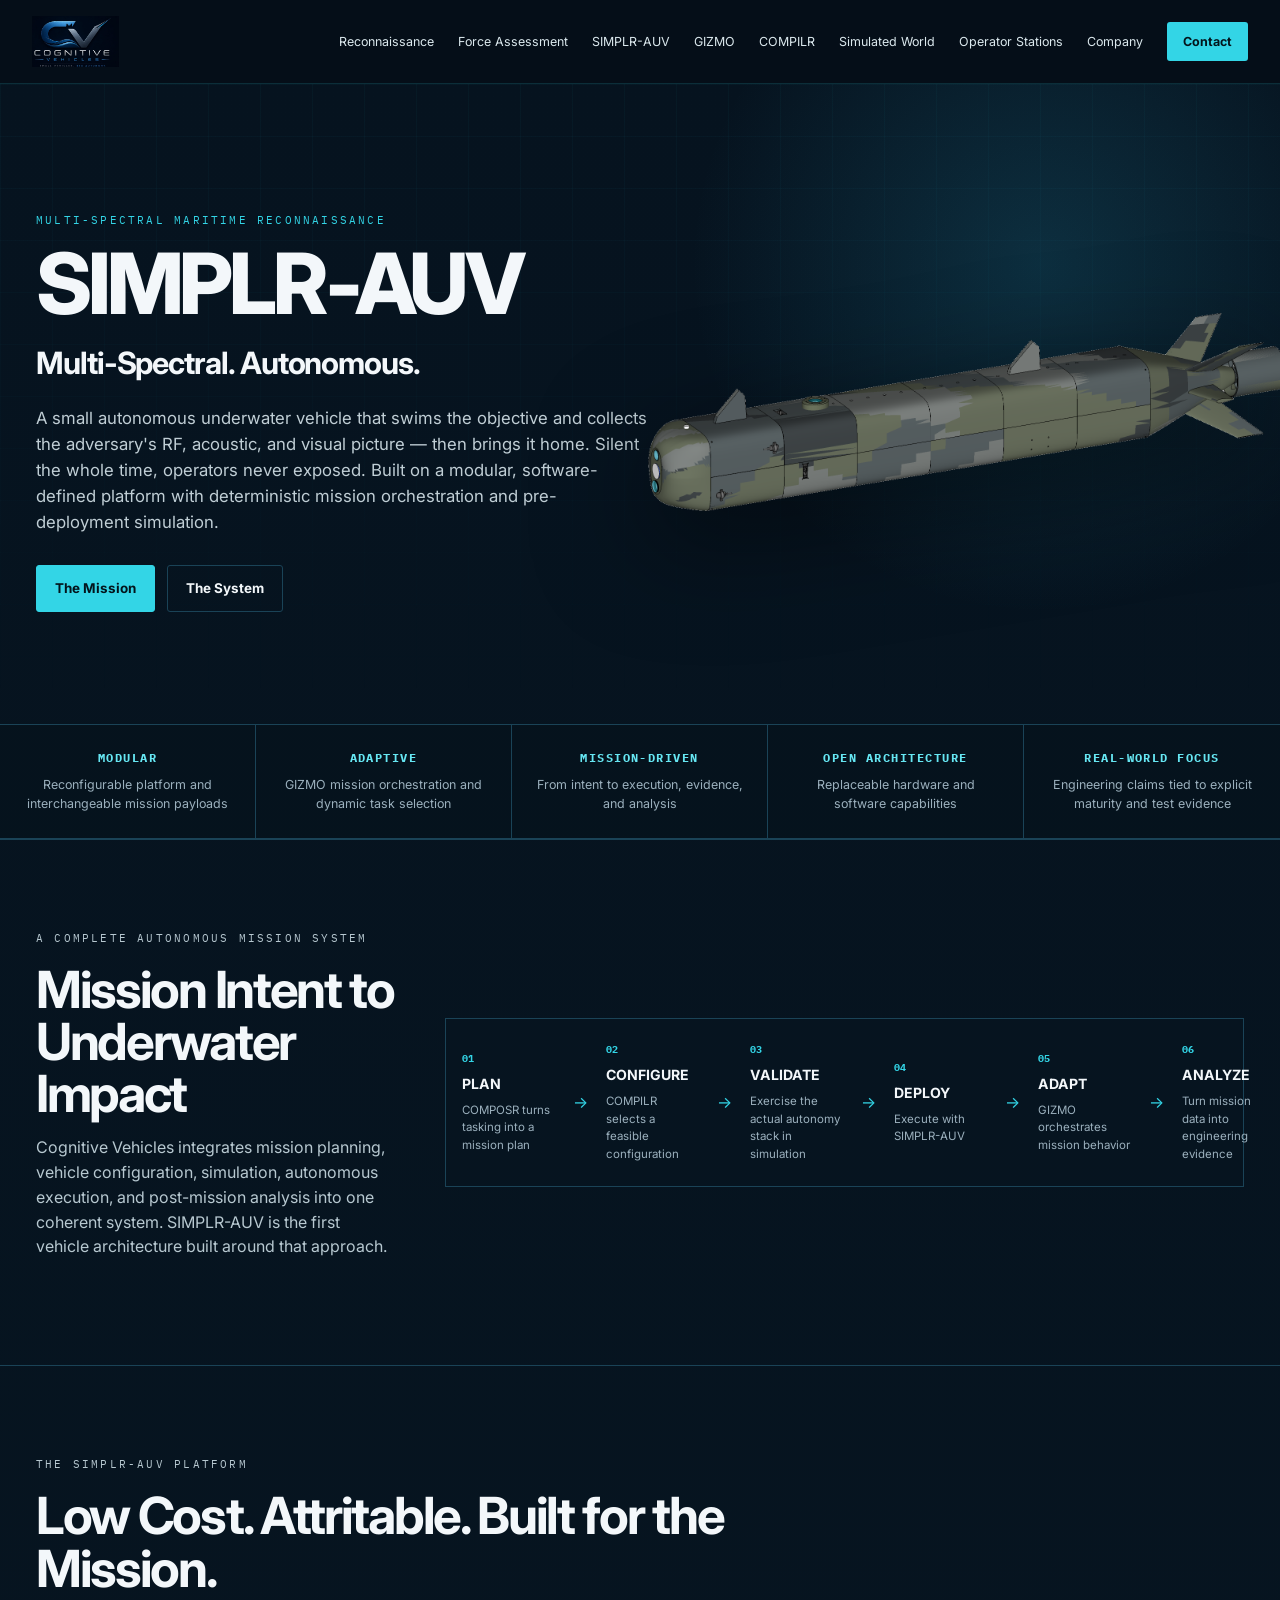
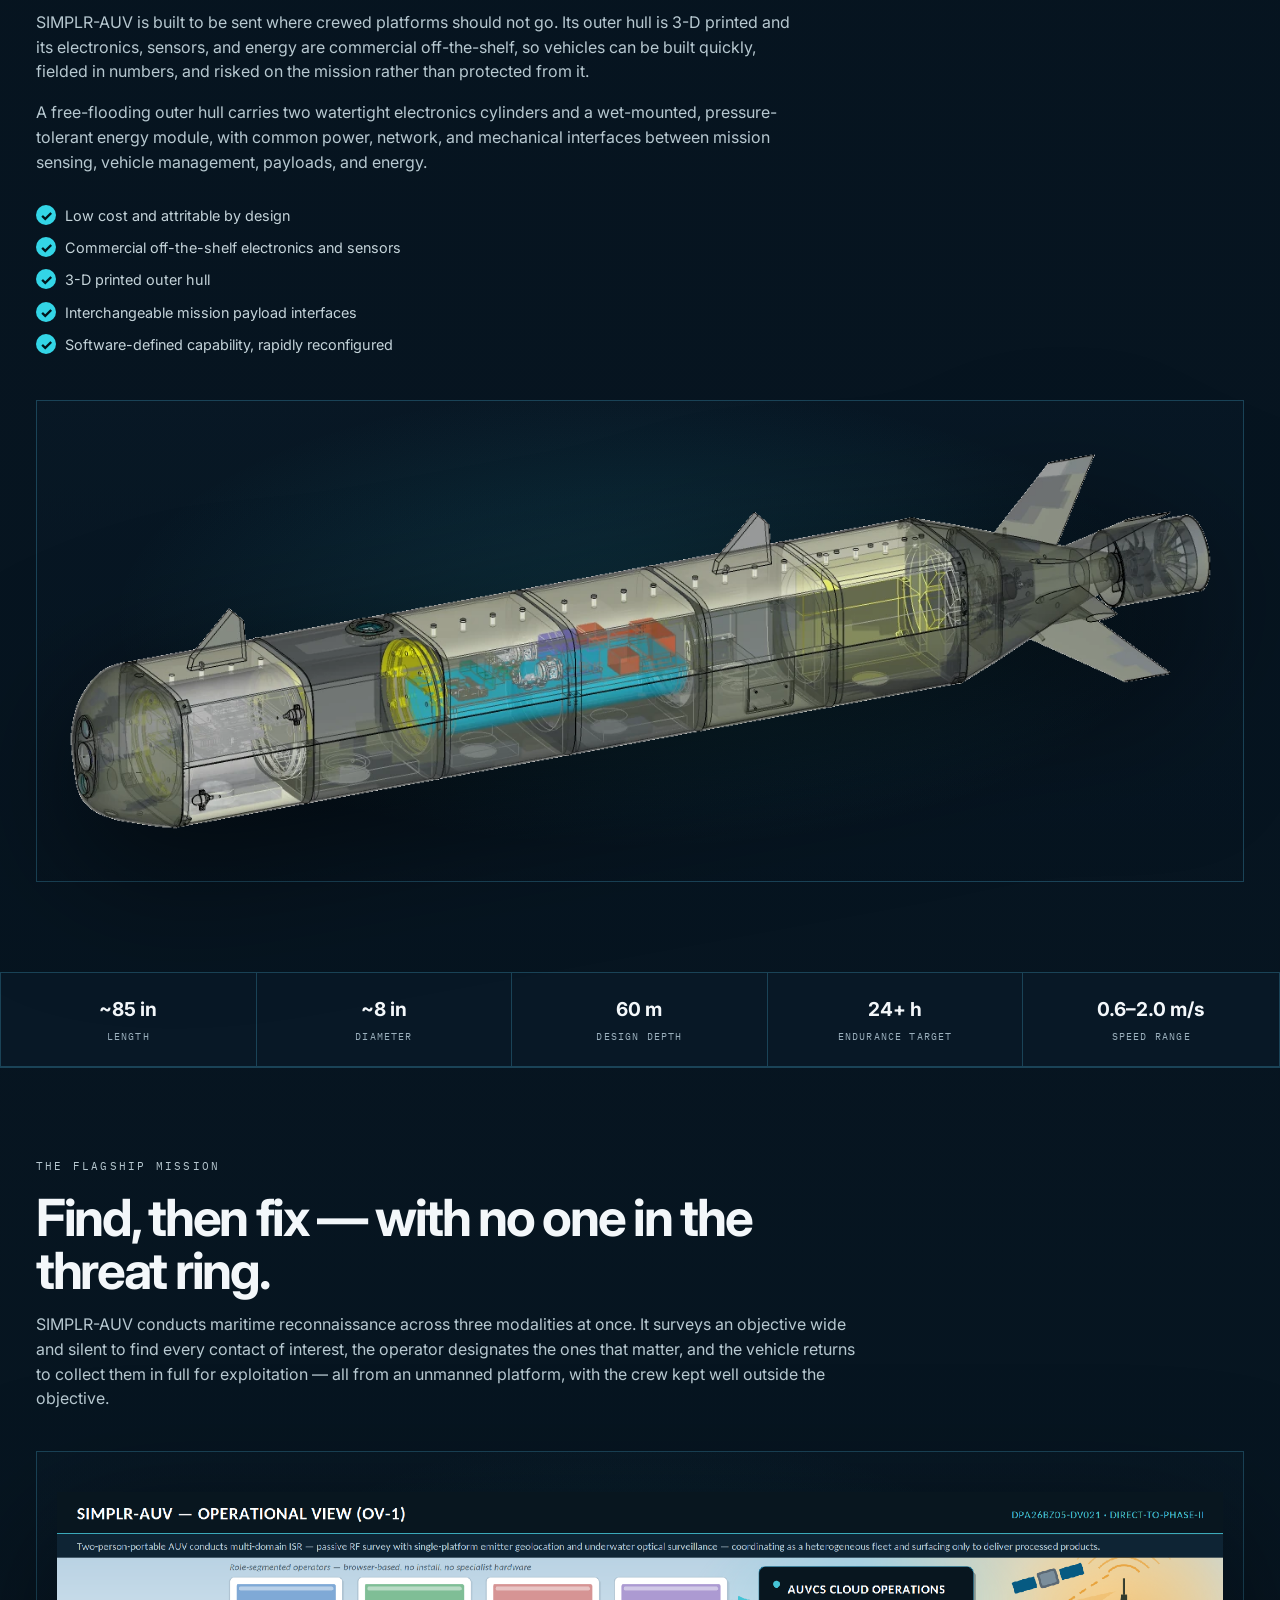
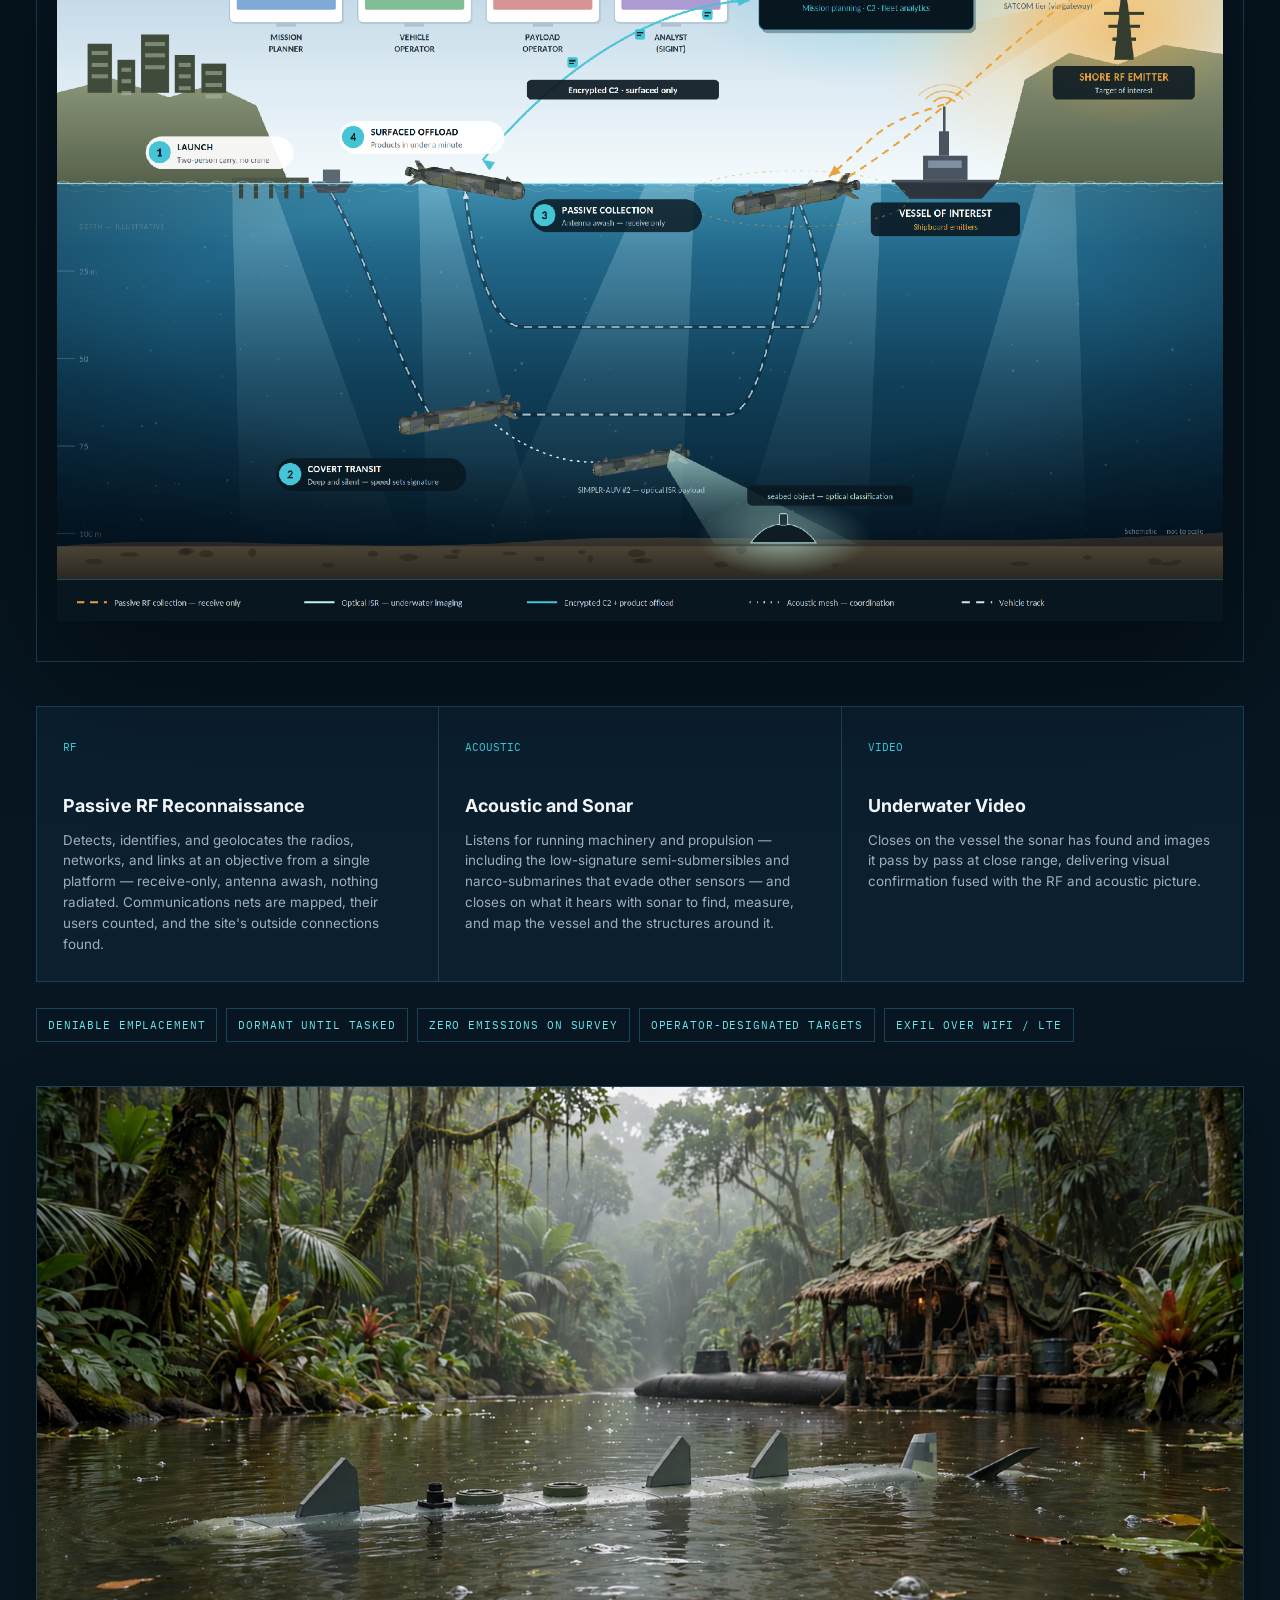
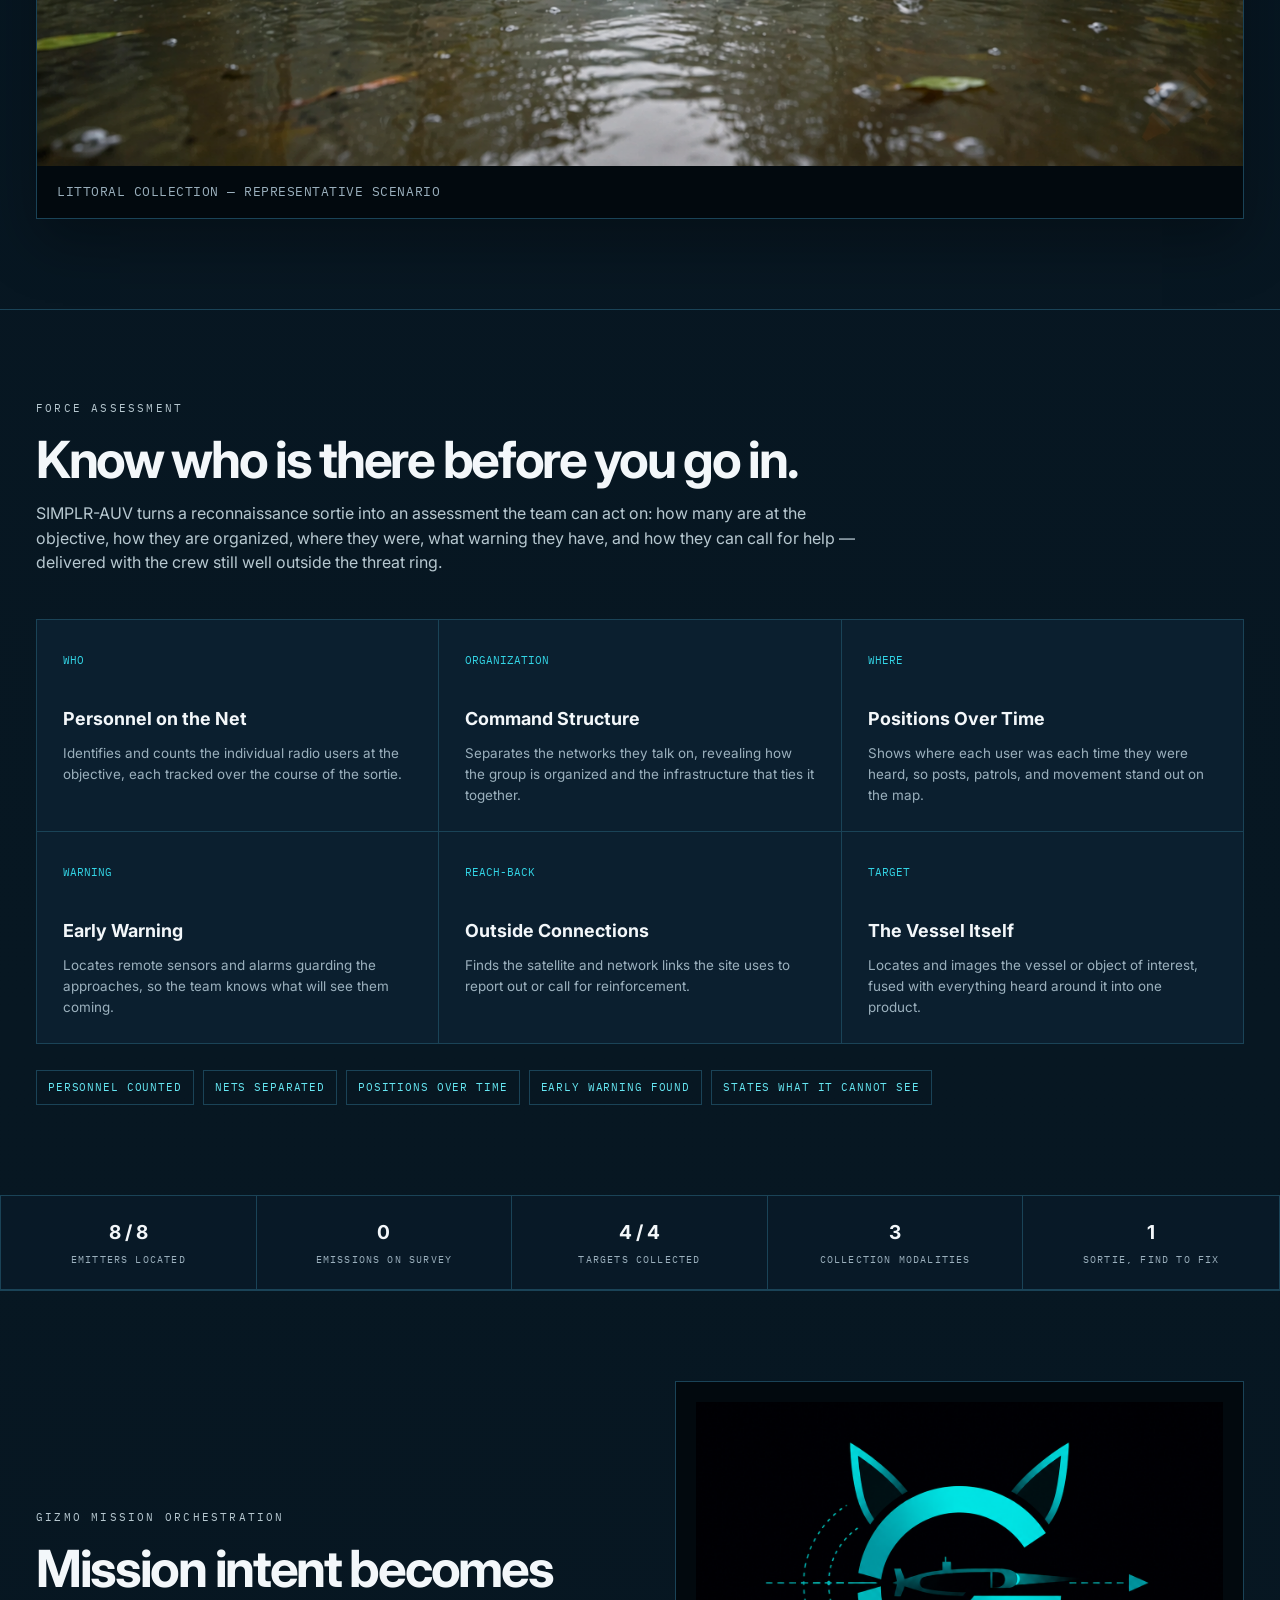
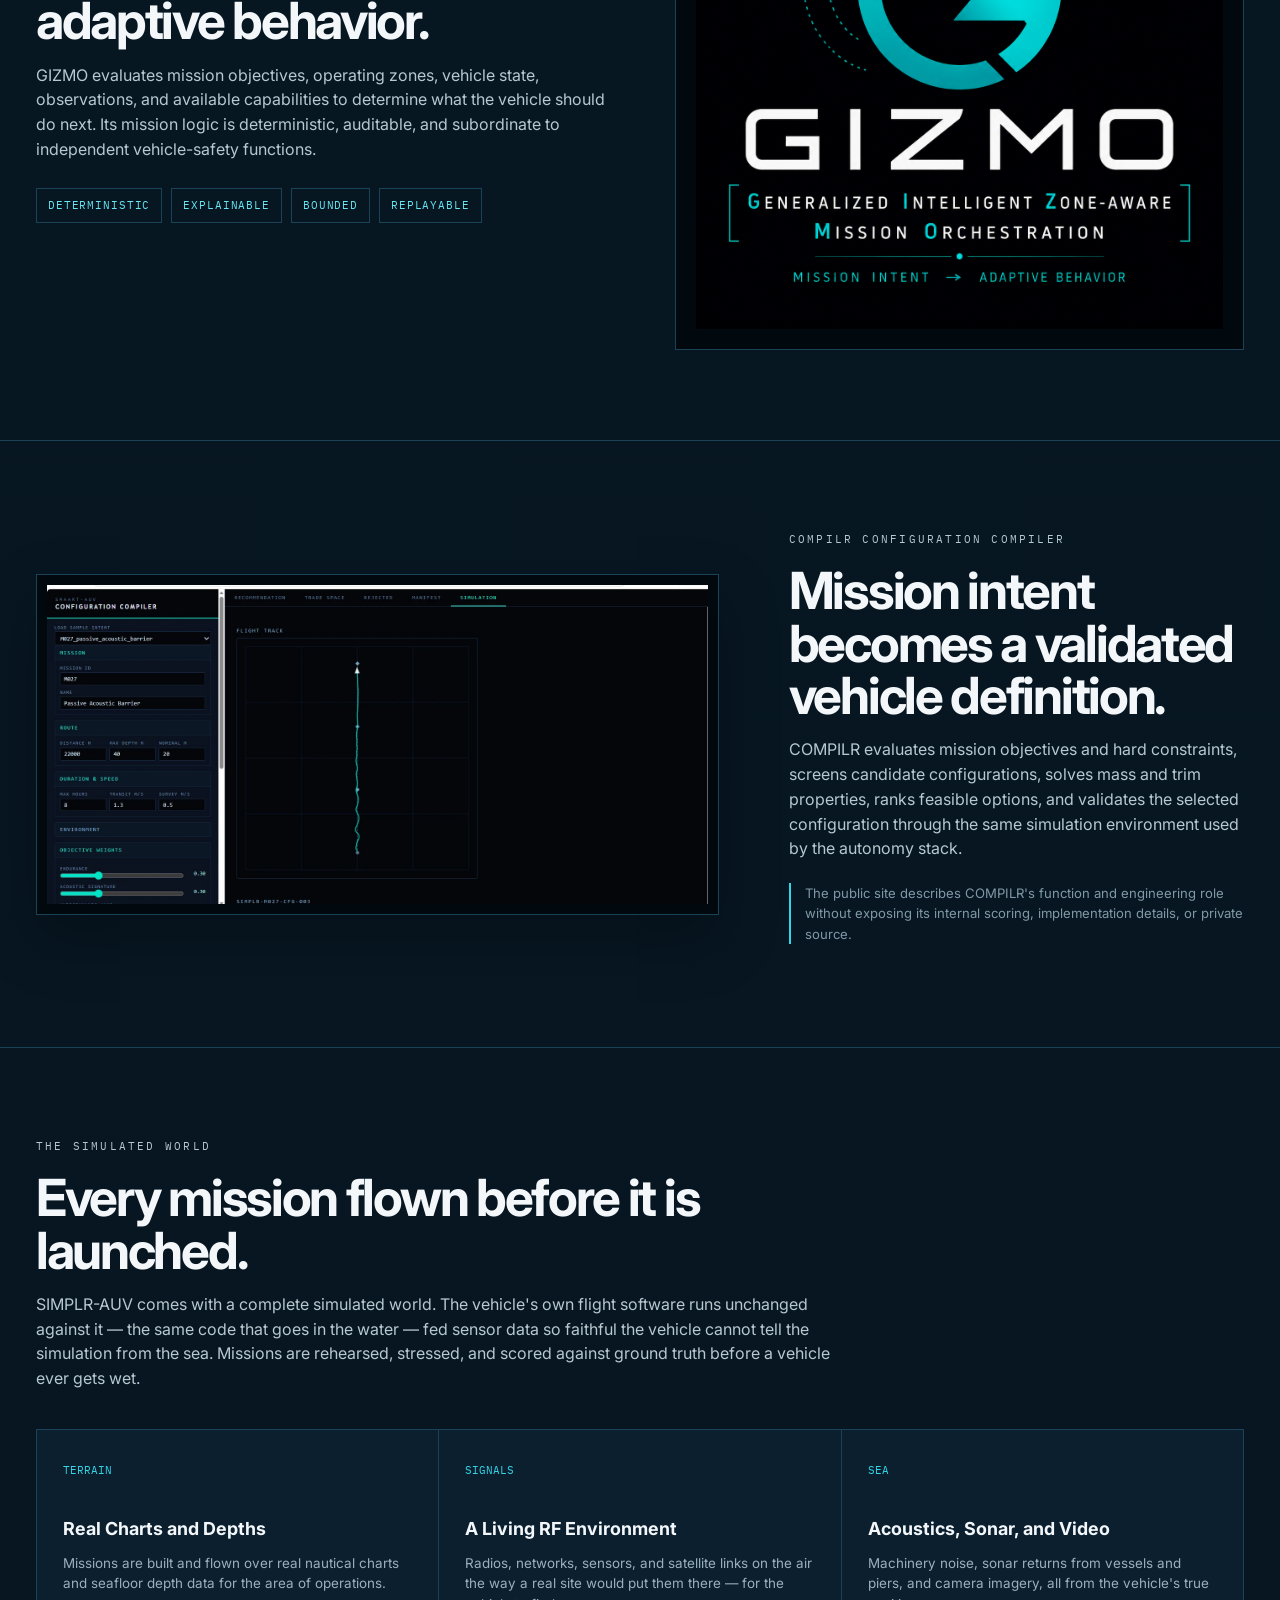
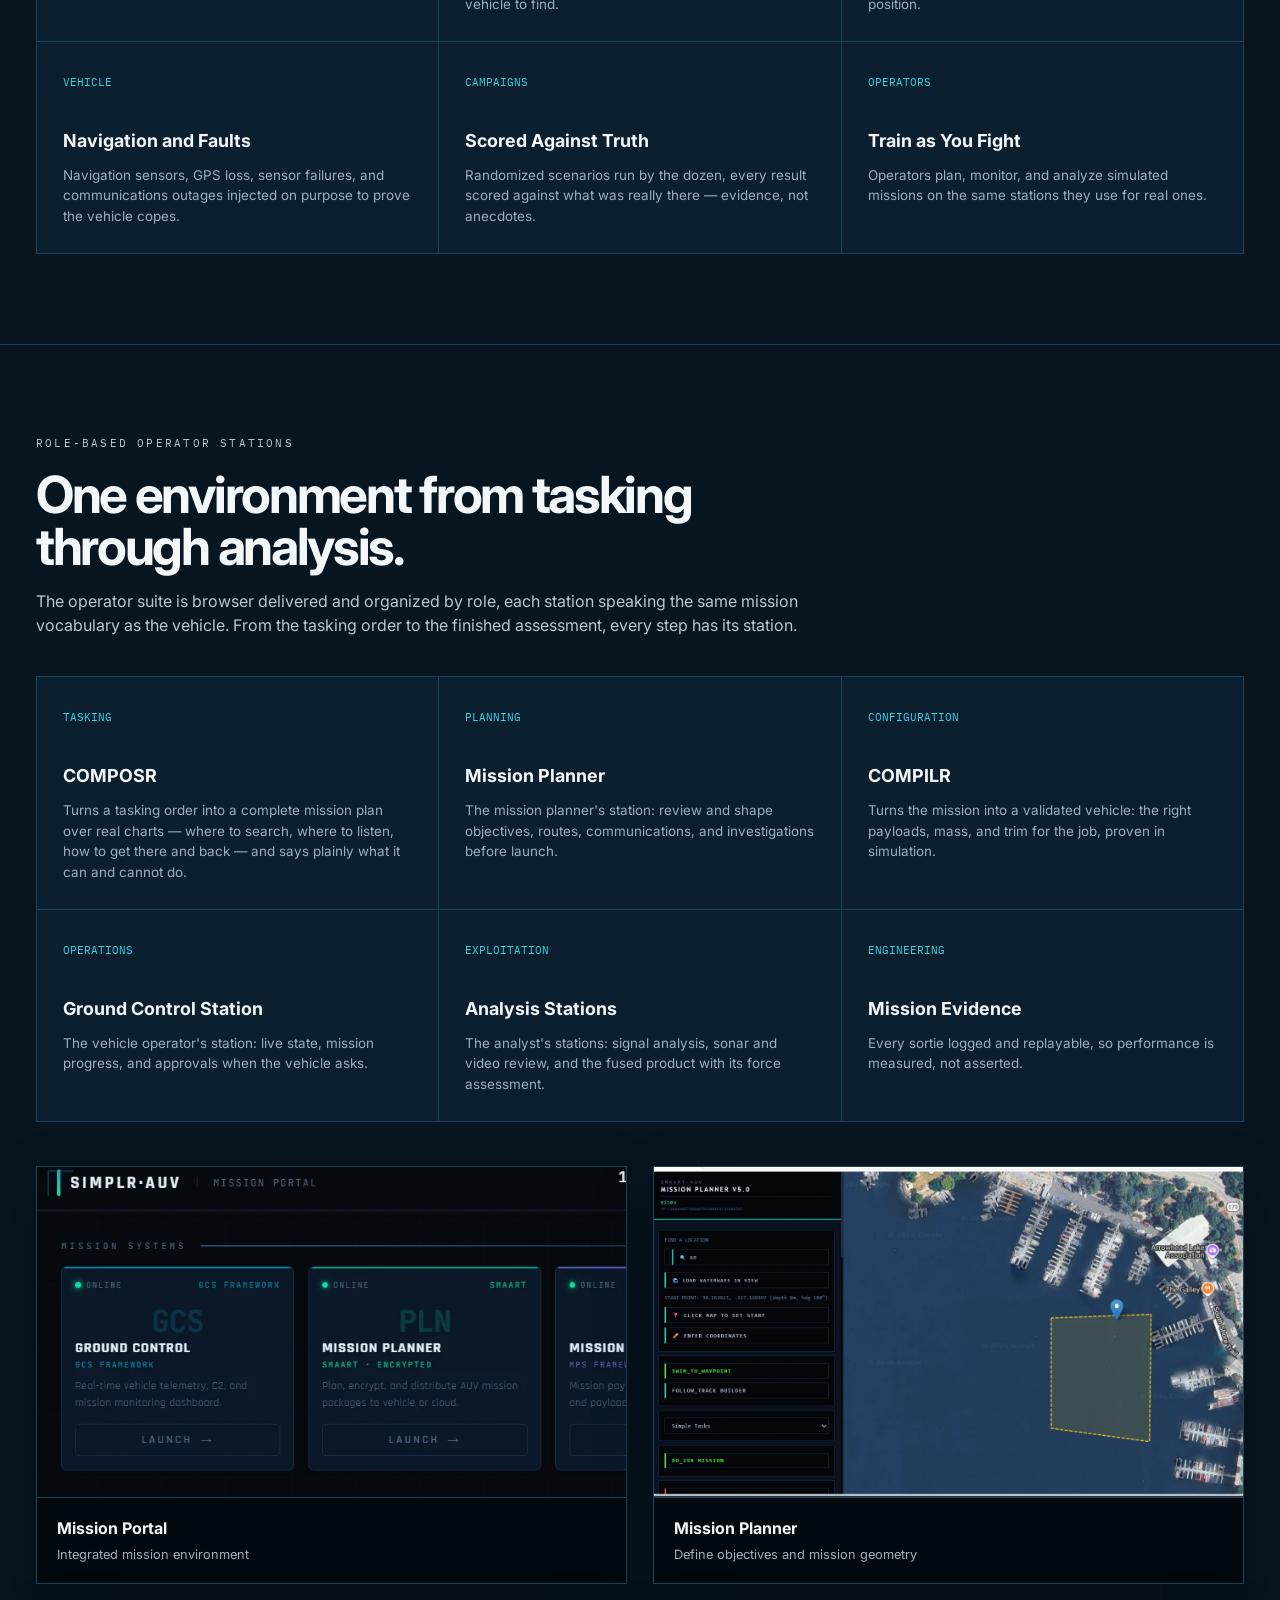
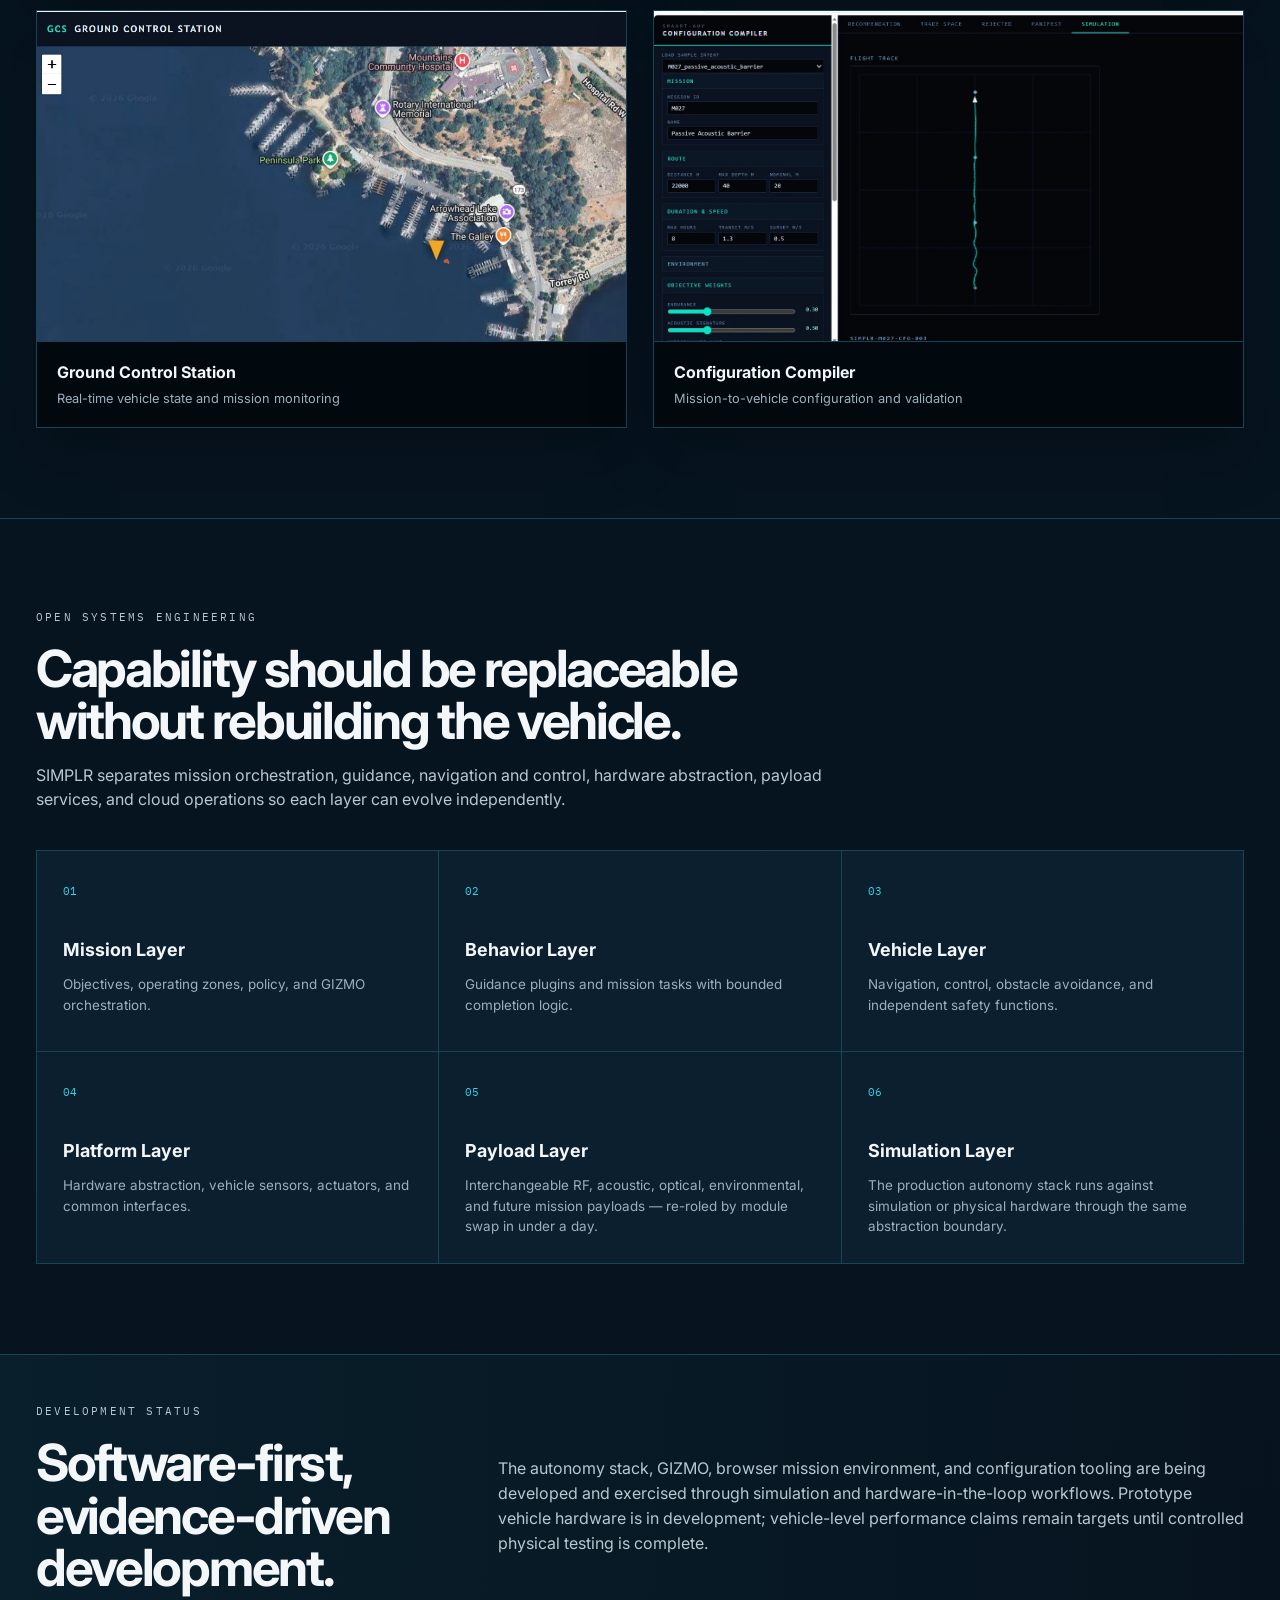
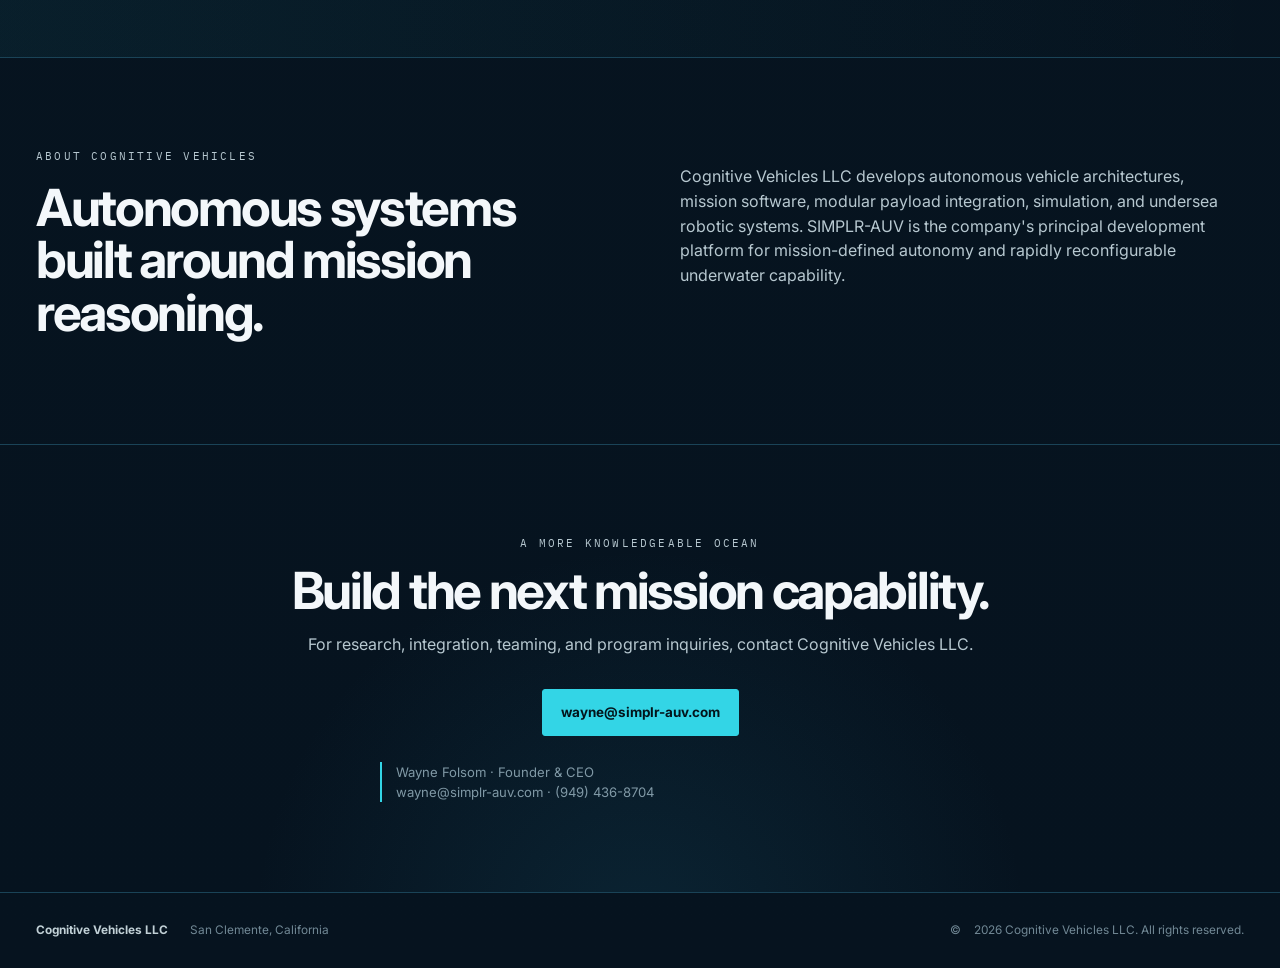
==== commit ff4fc5df: "Site: force assessment, simulated world, role-based stations, low-cost vehicle - Force Assessment se" ====
--- a/index.html
+++ b/index.html
@@ -22,7 +22,7 @@
   <a class="brand" href="#top" aria-label="Cognitive Vehicles LLC home"><img src="cognitive-vehicles-logo.webp" alt="Cognitive Vehicles LLC"></a>
   <button class="nav-toggle" aria-expanded="false" aria-label="Toggle navigation">Menu</button>
   <nav class="nav">
-    <a href="#reconnaissance">Reconnaissance</a><a href="#simplr">SIMPLR-AUV</a><a href="#gizmo">GIZMO</a><a href="#compilr">COMPILR</a><a href="#systems">Mission Systems</a><a href="#company">Company</a><a class="nav-cta" href="#contact">Contact</a>
+    <a href="#reconnaissance">Reconnaissance</a><a href="#force">Force Assessment</a><a href="#simplr">SIMPLR-AUV</a><a href="#gizmo">GIZMO</a><a href="#compilr">COMPILR</a><a href="#simworld">Simulated World</a><a href="#systems">Operator Stations</a><a href="#company">Company</a><a class="nav-cta" href="#contact">Contact</a>
   </nav>
 </header>
 
@@ -50,7 +50,7 @@
 <section class="section mission-system" id="mission-system">
   <div class="section-intro"><p class="eyebrow">A COMPLETE AUTONOMOUS MISSION SYSTEM</p><h2>Mission Intent to Underwater Impact</h2><p>Cognitive Vehicles integrates mission planning, vehicle configuration, simulation, autonomous execution, and post-mission analysis into one coherent system. SIMPLR-AUV is the first vehicle architecture built around that approach.</p></div>
   <div class="mission-flow">
-    <div><b>01</b><strong>Plan</strong><span>Define mission objectives and geometry</span></div><i>→</i>
+    <div><b>01</b><strong>Plan</strong><span>COMPOSR turns tasking into a mission plan</span></div><i>→</i>
     <div><b>02</b><strong>Configure</strong><span>COMPILR selects a feasible configuration</span></div><i>→</i>
     <div><b>03</b><strong>Validate</strong><span>Exercise the actual autonomy stack in simulation</span></div><i>→</i>
     <div><b>04</b><strong>Deploy</strong><span>Execute with SIMPLR-AUV</span></div><i>→</i>
@@ -60,8 +60,8 @@
 </section>
 
 <section class="section platform" id="simplr">
-  <div class="platform-copy"><p class="eyebrow">THE SIMPLR-AUV PLATFORM</p><h2>Modular. Capable. Built for the Mission.</h2><p>SIMPLR-AUV uses a free-flooding outer hull around two watertight electronics cylinders with a wet-mounted, pressure-tolerant energy module. The architecture separates mission sensing, vehicle management, payloads, and energy while preserving common power, network, and mechanical interfaces.</p>
-    <ul class="checklist"><li>Two-WTC vehicle architecture</li><li>Wet-mounted pressure-tolerant energy module</li><li>Interchangeable mission payload interfaces</li><li>Designed for rapid reconfiguration</li><li>Low-complexity, software-defined capability</li></ul>
+  <div class="platform-copy"><p class="eyebrow">THE SIMPLR-AUV PLATFORM</p><h2>Low Cost. Attritable. Built for the Mission.</h2><p>SIMPLR-AUV is built to be sent where crewed platforms should not go. Its outer hull is 3-D printed and its electronics, sensors, and energy are commercial off-the-shelf, so vehicles can be built quickly, fielded in numbers, and risked on the mission rather than protected from it.</p><p>A free-flooding outer hull carries two watertight electronics cylinders and a wet-mounted, pressure-tolerant energy module, with common power, network, and mechanical interfaces between mission sensing, vehicle management, payloads, and energy.</p>
+    <ul class="checklist"><li>Low cost and attritable by design</li><li>Commercial off-the-shelf electronics and sensors</li><li>3-D printed outer hull</li><li>Interchangeable mission payload interfaces</li><li>Software-defined capability, rapidly reconfigured</li></ul>
   </div>
   <div class="platform-visual"><img src="xray.webp" loading="lazy" alt="Transparent SIMPL-AUV engineering render showing internal architecture"></div>
 </section>
@@ -76,9 +76,9 @@
   <div class="platform-visual" style="margin-top:40px"><img src="simplr-ov1.png" loading="lazy" alt="SIMPLR-AUV operational view: multi-domain ISR with passive RF survey, underwater optical surveillance, acoustic mesh coordination, and surfaced product offload"></div>
 
   <div class="tech-grid" style="margin-top:44px">
-    <article><span>RF</span><h3>Passive RF Survey</h3><p>Detect, identify, and geolocate emitters from a single platform — receive-only, antenna awash. Communications nets mapped; nothing radiated during collection.</p></article>
-    <article><span>ACOUSTIC</span><h3>Acoustic Signatures</h3><p>A rapidly reconfigurable payload module passively profiles machinery and propulsion noise — including the low-signature semi-submersibles and narco-submarines that evade other sensors.</p></article>
-    <article><span>VIDEO</span><h3>Underwater Video</h3><p>Optical classification of hulls and seabed objects at close range, delivering visual confirmation to pair with the RF and acoustic picture.</p></article>
+    <article><span>RF</span><h3>Passive RF Reconnaissance</h3><p>Detects, identifies, and geolocates the radios, networks, and links at an objective from a single platform — receive-only, antenna awash, nothing radiated. Communications nets are mapped, their users counted, and the site's outside connections found.</p></article>
+    <article><span>ACOUSTIC</span><h3>Acoustic and Sonar</h3><p>Listens for running machinery and propulsion — including the low-signature semi-submersibles and narco-submarines that evade other sensors — and closes on what it hears with sonar to find, measure, and map the vessel and the structures around it.</p></article>
+    <article><span>VIDEO</span><h3>Underwater Video</h3><p>Closes on the vessel the sonar has found and images it pass by pass at close range, delivering visual confirmation fused with the RF and acoustic picture.</p></article>
   </div>
 
   <div class="pill-row"><span>Deniable emplacement</span><span>Dormant until tasked</span><span>Zero emissions on survey</span><span>Operator-designated targets</span><span>Exfil over WiFi / LTE</span></div>
@@ -87,6 +87,21 @@
     <img src="reconnaissance-scene.png" loading="lazy" alt="SIMPLR-AUV operating in a riverine channel beside a concealed semi-submersible staging site" style="display:block;width:100%;aspect-ratio:16/9;object-fit:cover">
     <figcaption style="padding:16px 20px;color:var(--muted);font-size:.8rem;font-family:'IBM Plex Mono',monospace;letter-spacing:.04em">LITTORAL COLLECTION — REPRESENTATIVE SCENARIO</figcaption>
   </figure>
+</section>
+
+<section class="section platform" id="force">
+  <div class="section-intro"><p class="eyebrow">FORCE ASSESSMENT</p><h2>Know who is there before you go in.</h2><p>SIMPLR-AUV turns a reconnaissance sortie into an assessment the team can act on: how many are at the objective, how they are organized, where they were, what warning they have, and how they can call for help — delivered with the crew still well outside the threat ring.</p></div>
+
+  <div class="tech-grid" style="margin-top:44px">
+    <article><span>WHO</span><h3>Personnel on the Net</h3><p>Identifies and counts the individual radio users at the objective, each tracked over the course of the sortie.</p></article>
+    <article><span>ORGANIZATION</span><h3>Command Structure</h3><p>Separates the networks they talk on, revealing how the group is organized and the infrastructure that ties it together.</p></article>
+    <article><span>WHERE</span><h3>Positions Over Time</h3><p>Shows where each user was each time they were heard, so posts, patrols, and movement stand out on the map.</p></article>
+    <article><span>WARNING</span><h3>Early Warning</h3><p>Locates remote sensors and alarms guarding the approaches, so the team knows what will see them coming.</p></article>
+    <article><span>REACH-BACK</span><h3>Outside Connections</h3><p>Finds the satellite and network links the site uses to report out or call for reinforcement.</p></article>
+    <article><span>TARGET</span><h3>The Vessel Itself</h3><p>Locates and images the vessel or object of interest, fused with everything heard around it into one product.</p></article>
+  </div>
+
+  <div class="pill-row"><span>Personnel counted</span><span>Nets separated</span><span>Positions over time</span><span>Early warning found</span><span>States what it cannot see</span></div>
 </section>
 
 <section class="stats-strip" aria-label="Representative demonstration results">
@@ -103,8 +118,28 @@
   <div><p class="eyebrow">COMPILR CONFIGURATION COMPILER</p><h2>Mission intent becomes a validated vehicle definition.</h2><p>COMPILR evaluates mission objectives and hard constraints, screens candidate configurations, solves mass and trim properties, ranks feasible options, and validates the selected configuration through the same simulation environment used by the autonomy stack.</p><p class="note">The public site describes COMPILR's function and engineering role without exposing its internal scoring, implementation details, or private source.</p></div>
 </section>
 
+<section class="section technology" id="simworld">
+  <div class="section-intro"><p class="eyebrow">THE SIMULATED WORLD</p><h2>Every mission flown before it is launched.</h2><p>SIMPLR-AUV comes with a complete simulated world. The vehicle's own flight software runs unchanged against it — the same code that goes in the water — fed sensor data so faithful the vehicle cannot tell the simulation from the sea. Missions are rehearsed, stressed, and scored against ground truth before a vehicle ever gets wet.</p></div>
+  <div class="tech-grid">
+    <article><span>TERRAIN</span><h3>Real Charts and Depths</h3><p>Missions are built and flown over real nautical charts and seafloor depth data for the area of operations.</p></article>
+    <article><span>SIGNALS</span><h3>A Living RF Environment</h3><p>Radios, networks, sensors, and satellite links on the air the way a real site would put them there — for the vehicle to find.</p></article>
+    <article><span>SEA</span><h3>Acoustics, Sonar, and Video</h3><p>Machinery noise, sonar returns from vessels and piers, and camera imagery, all from the vehicle's true position.</p></article>
+    <article><span>VEHICLE</span><h3>Navigation and Faults</h3><p>Navigation sensors, GPS loss, sensor failures, and communications outages injected on purpose to prove the vehicle copes.</p></article>
+    <article><span>CAMPAIGNS</span><h3>Scored Against Truth</h3><p>Randomized scenarios run by the dozen, every result scored against what was really there — evidence, not anecdotes.</p></article>
+    <article><span>OPERATORS</span><h3>Train as You Fight</h3><p>Operators plan, monitor, and analyze simulated missions on the same stations they use for real ones.</p></article>
+  </div>
+</section>
+
 <section class="section systems" id="systems">
-  <div class="section-intro"><p class="eyebrow">MISSION SYSTEMS IN ACTION</p><h2>One environment from planning through analysis.</h2><p>The operator-facing suite is browser delivered, role segmented, and built around the same mission vocabulary used by the vehicle.</p></div>
+  <div class="section-intro"><p class="eyebrow">ROLE-BASED OPERATOR STATIONS</p><h2>One environment from tasking through analysis.</h2><p>The operator suite is browser delivered and organized by role, each station speaking the same mission vocabulary as the vehicle. From the tasking order to the finished assessment, every step has its station.</p></div>
+  <div class="tech-grid" style="margin-bottom:40px">
+    <article><span>TASKING</span><h3>COMPOSR</h3><p>Turns a tasking order into a complete mission plan over real charts — where to search, where to listen, how to get there and back — and says plainly what it can and cannot do.</p></article>
+    <article><span>PLANNING</span><h3>Mission Planner</h3><p>The mission planner's station: review and shape objectives, routes, communications, and investigations before launch.</p></article>
+    <article><span>CONFIGURATION</span><h3>COMPILR</h3><p>Turns the mission into a validated vehicle: the right payloads, mass, and trim for the job, proven in simulation.</p></article>
+    <article><span>OPERATIONS</span><h3>Ground Control Station</h3><p>The vehicle operator's station: live state, mission progress, and approvals when the vehicle asks.</p></article>
+    <article><span>EXPLOITATION</span><h3>Analysis Stations</h3><p>The analyst's stations: signal analysis, sonar and video review, and the fused product with its force assessment.</p></article>
+    <article><span>ENGINEERING</span><h3>Mission Evidence</h3><p>Every sortie logged and replayable, so performance is measured, not asserted.</p></article>
+  </div>
   <div class="systems-grid">
     <figure><img src="portal.webp" loading="lazy" alt="SIMPLR mission portal showing mission applications"><figcaption><strong>Mission Portal</strong><span>Integrated mission environment</span></figcaption></figure>
     <figure><img src="mission-planner.webp" loading="lazy" alt="Mission planning map with mission geometry"><figcaption><strong>Mission Planner</strong><span>Define objectives and mission geometry</span></figcaption></figure>
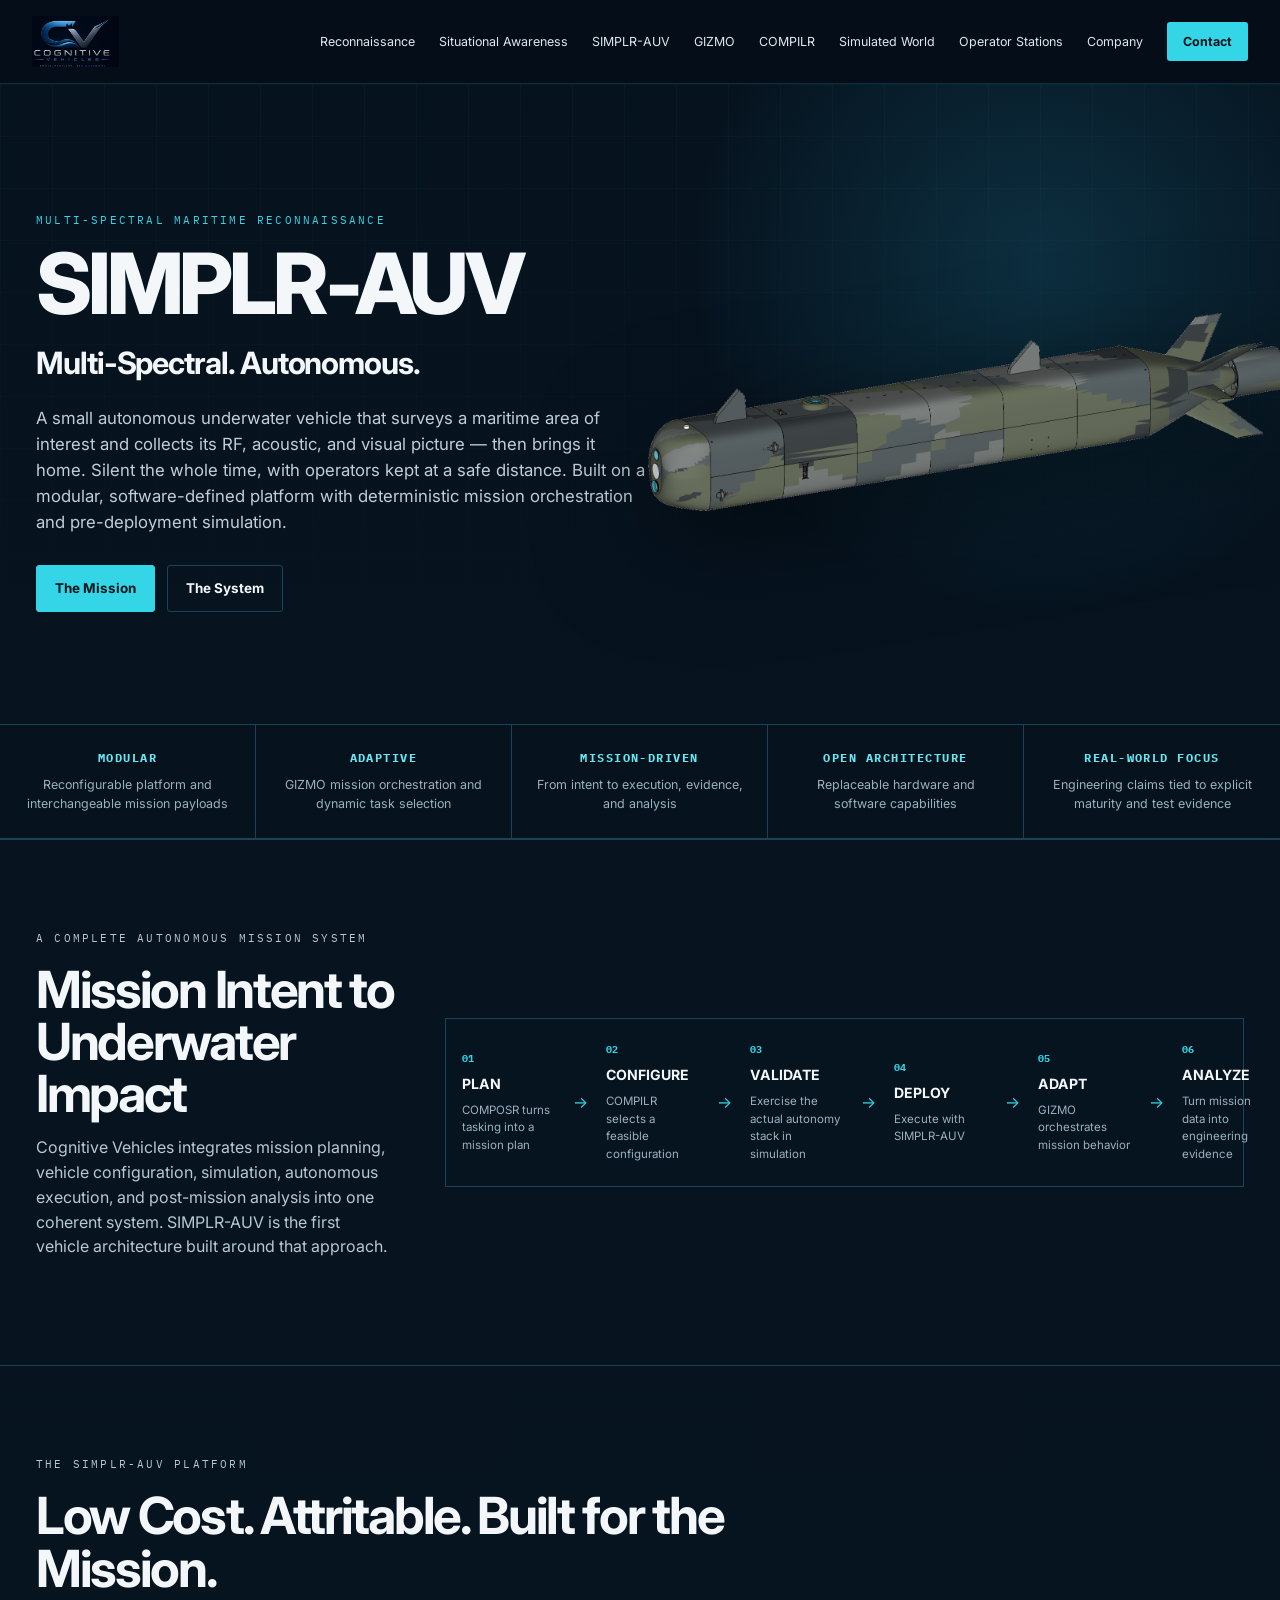
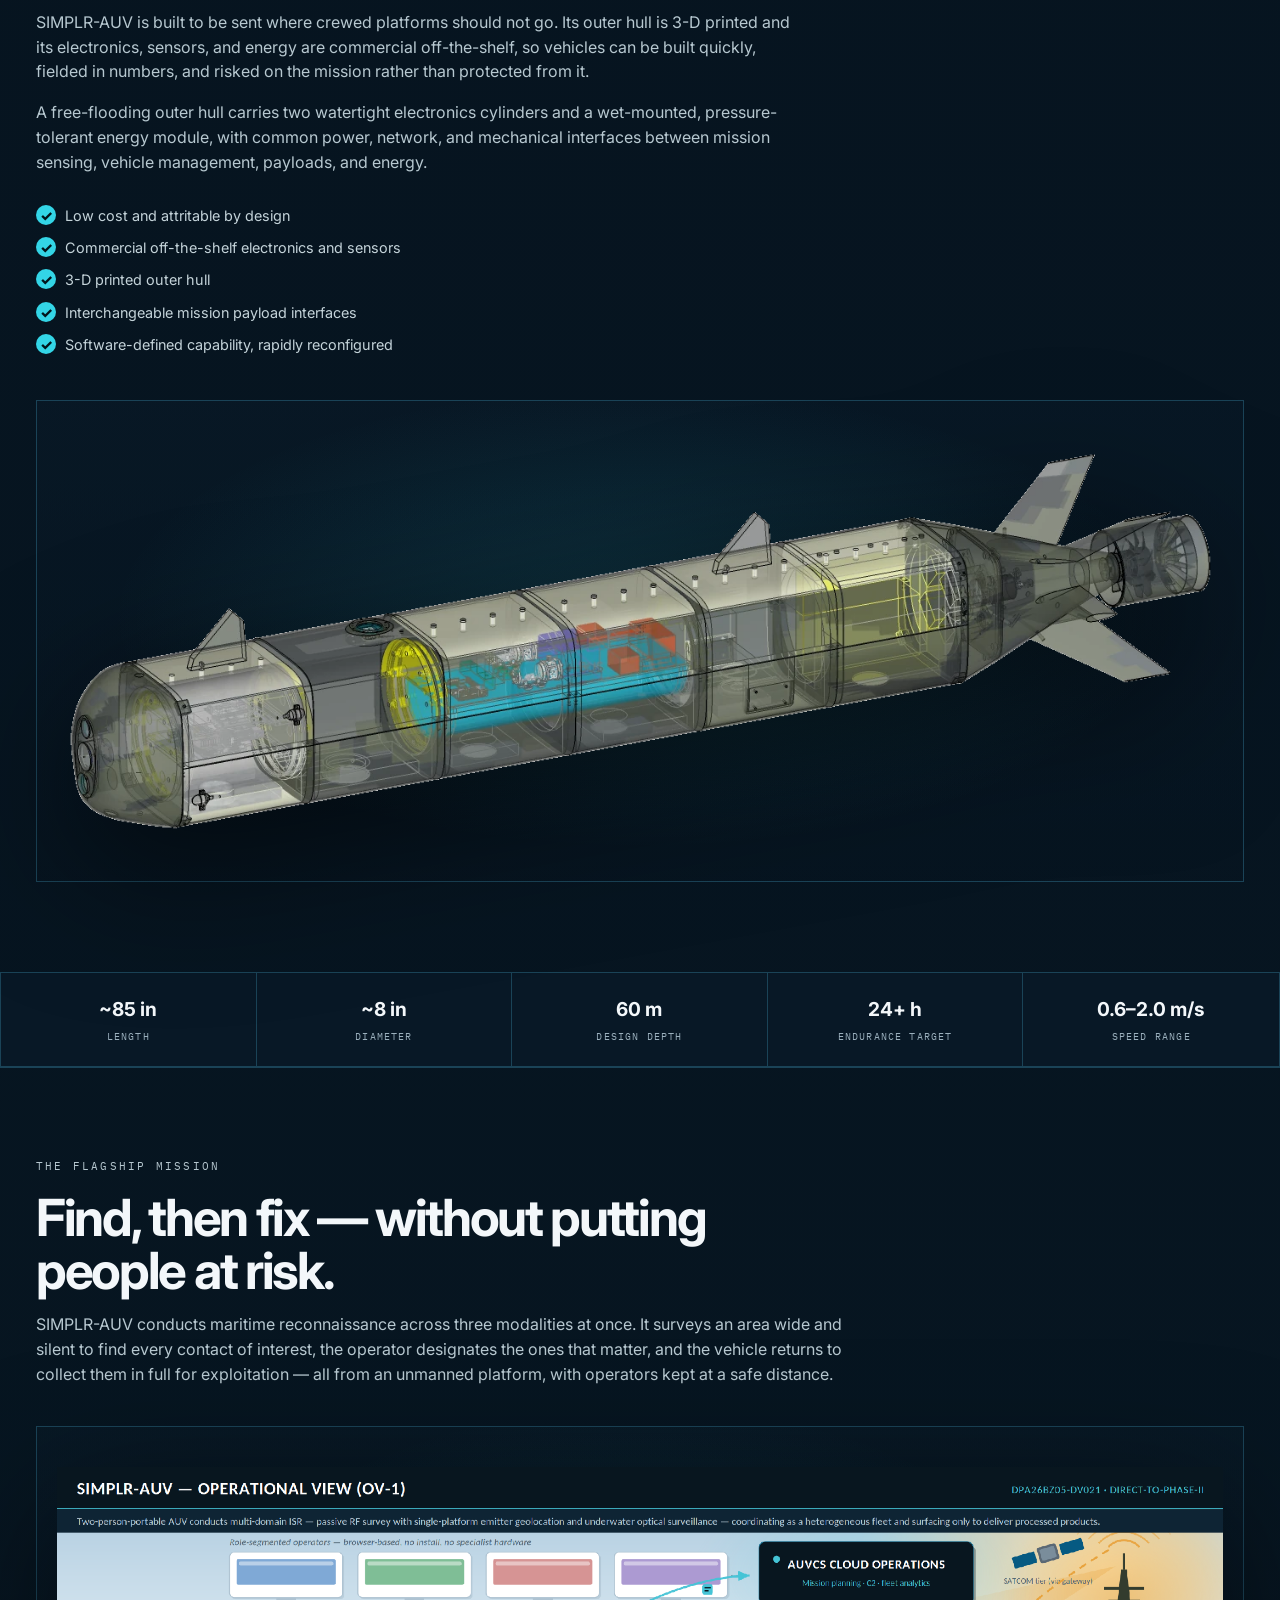
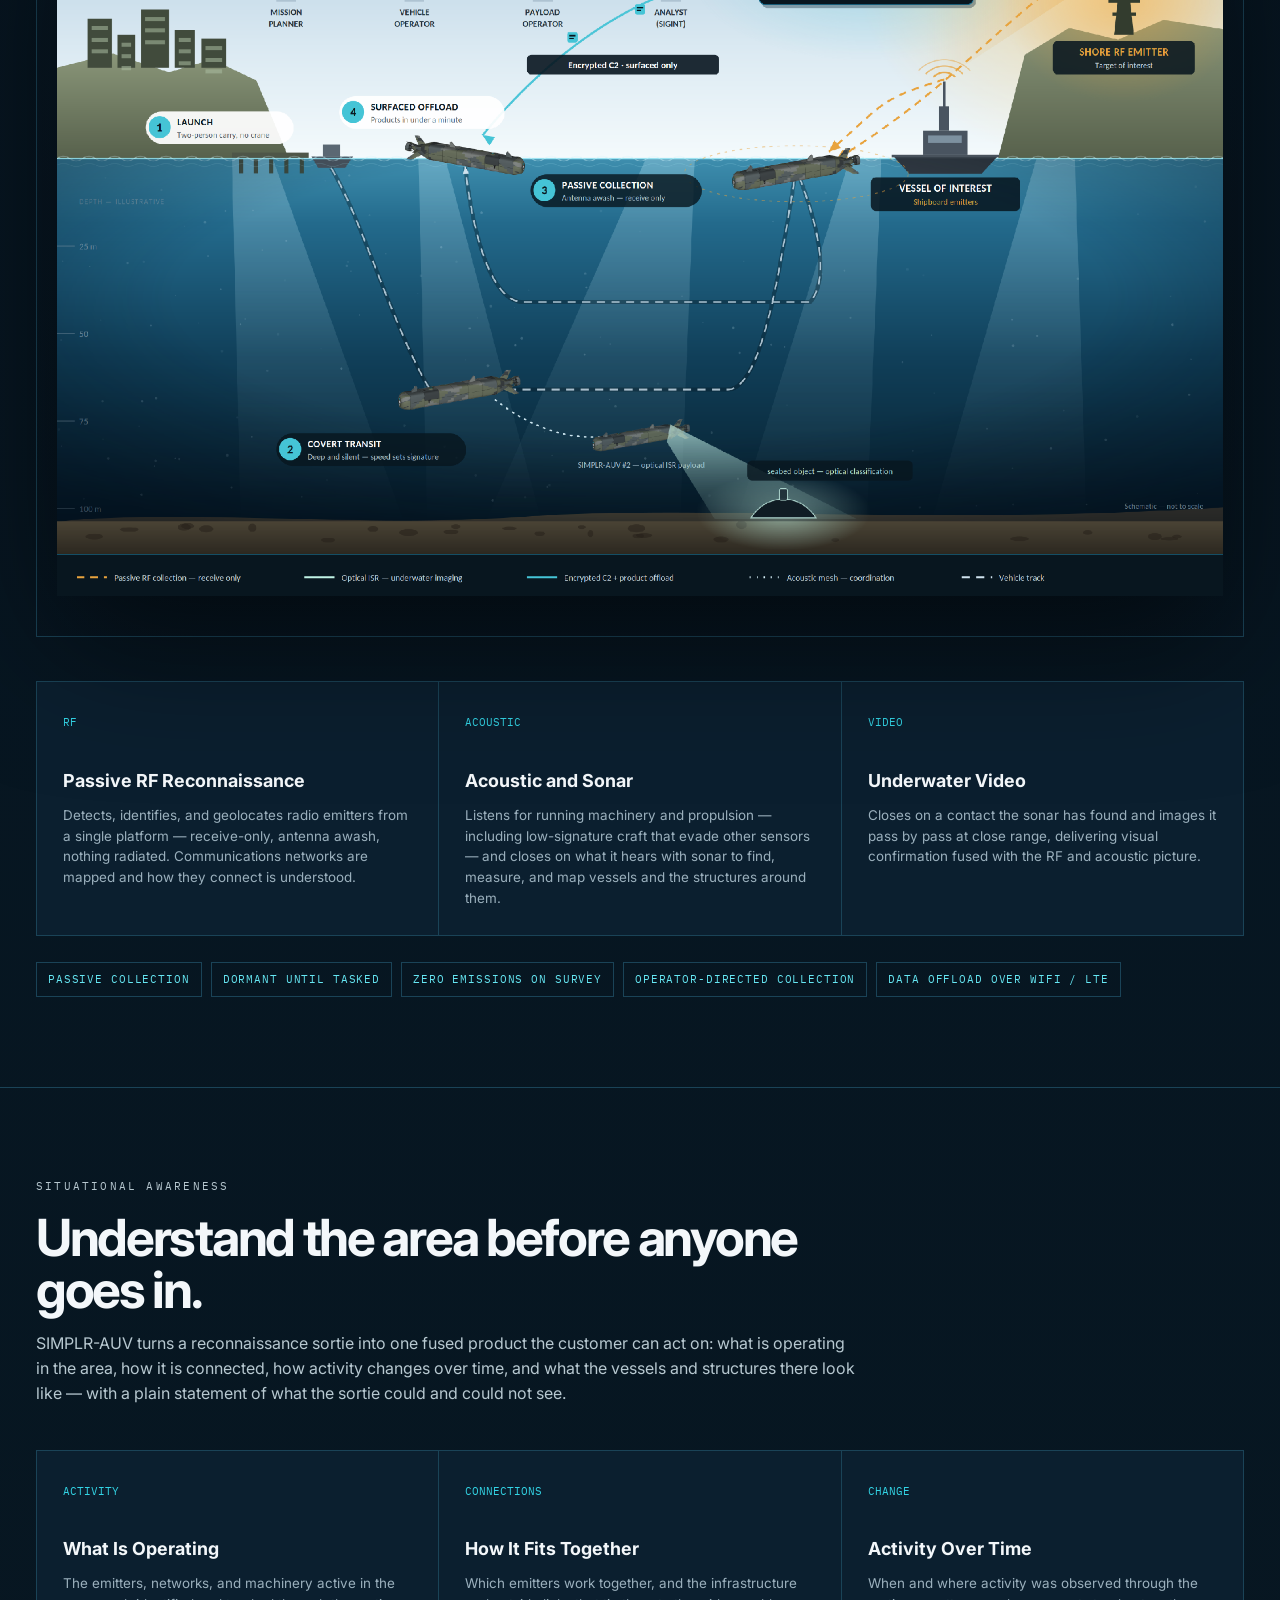
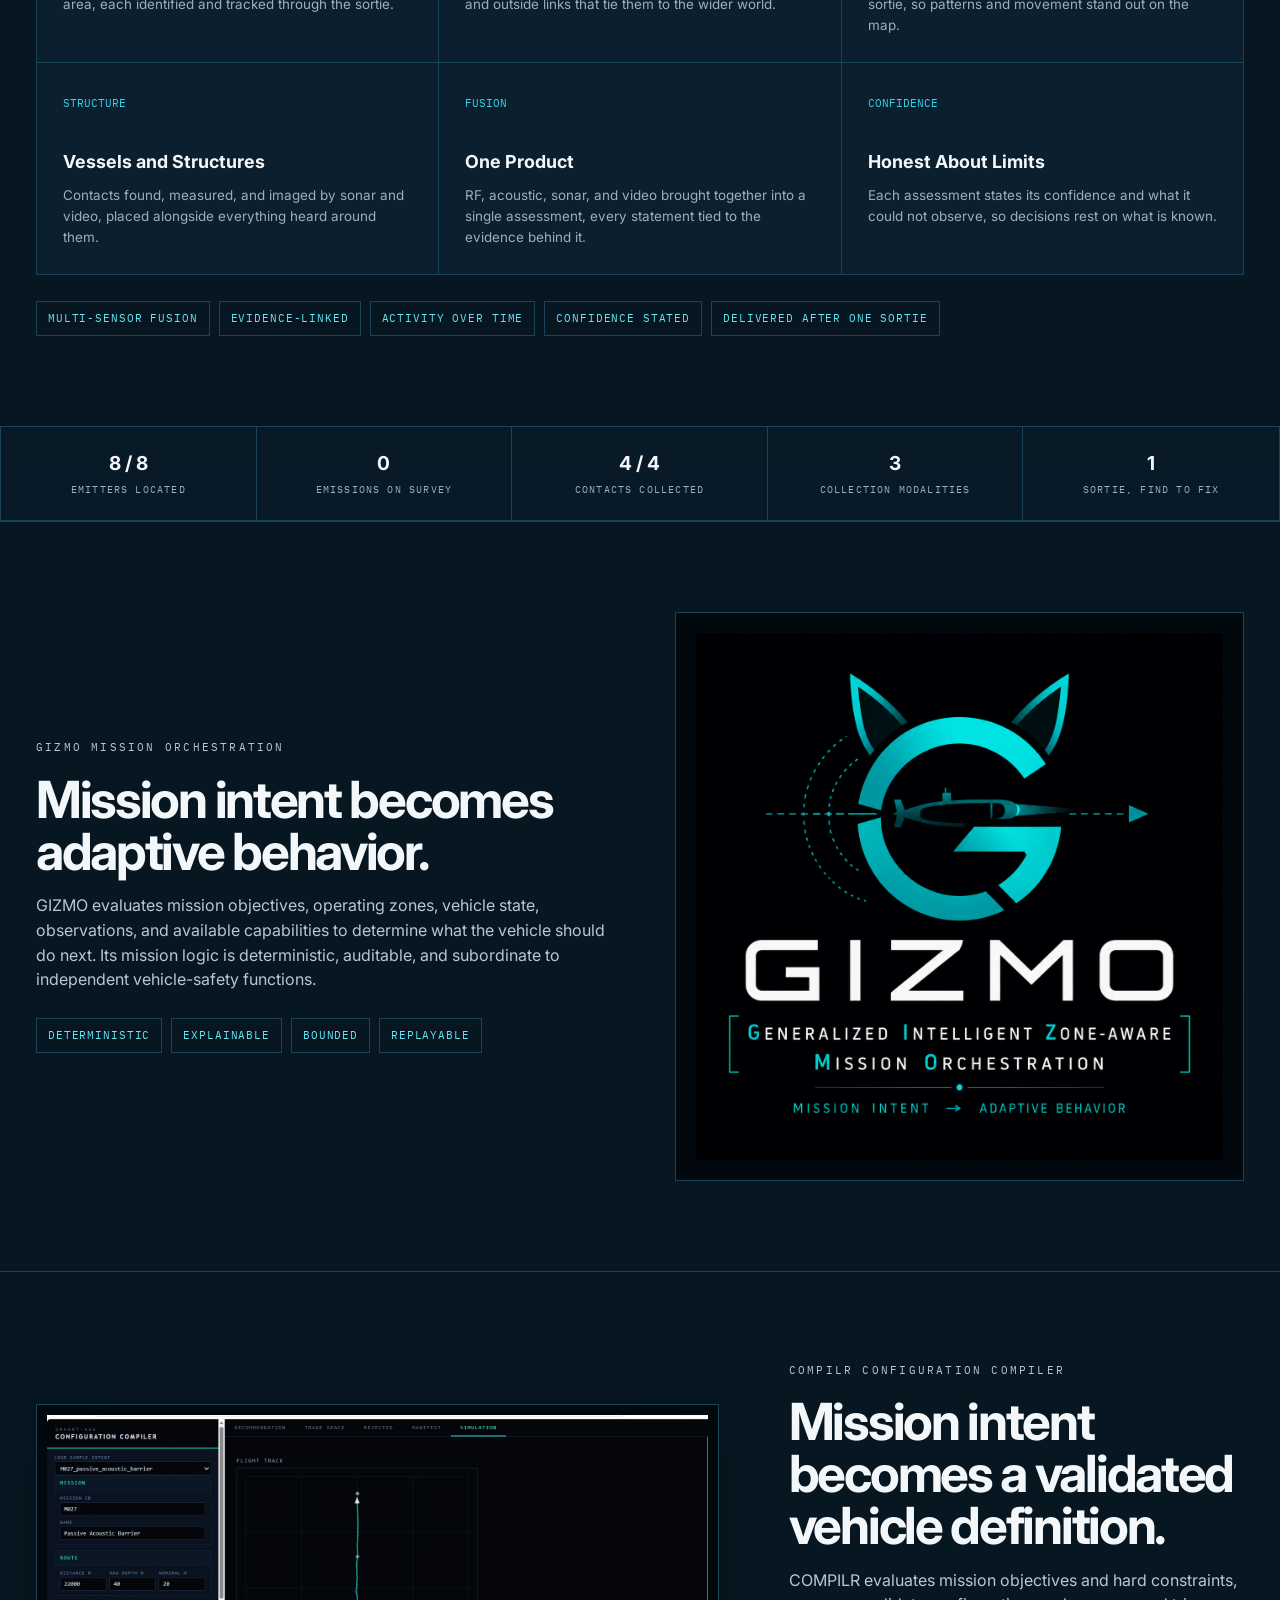
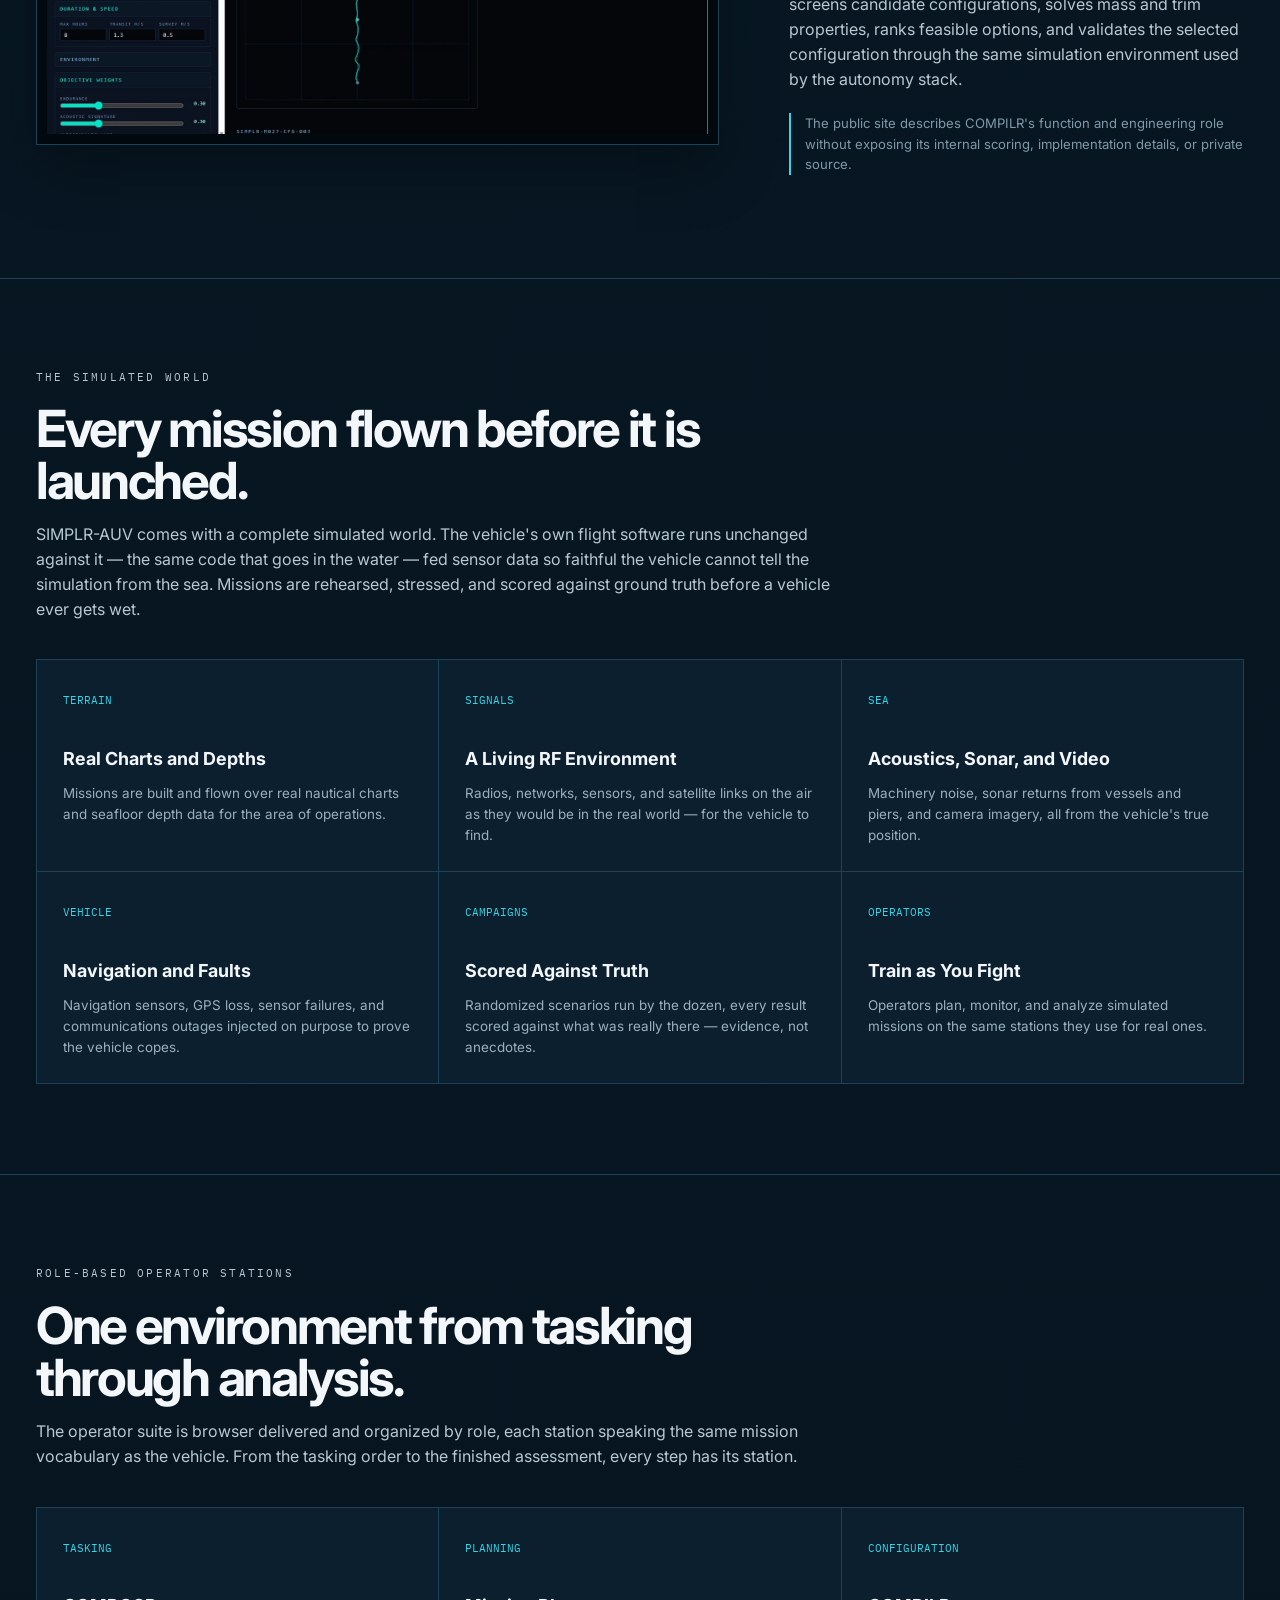
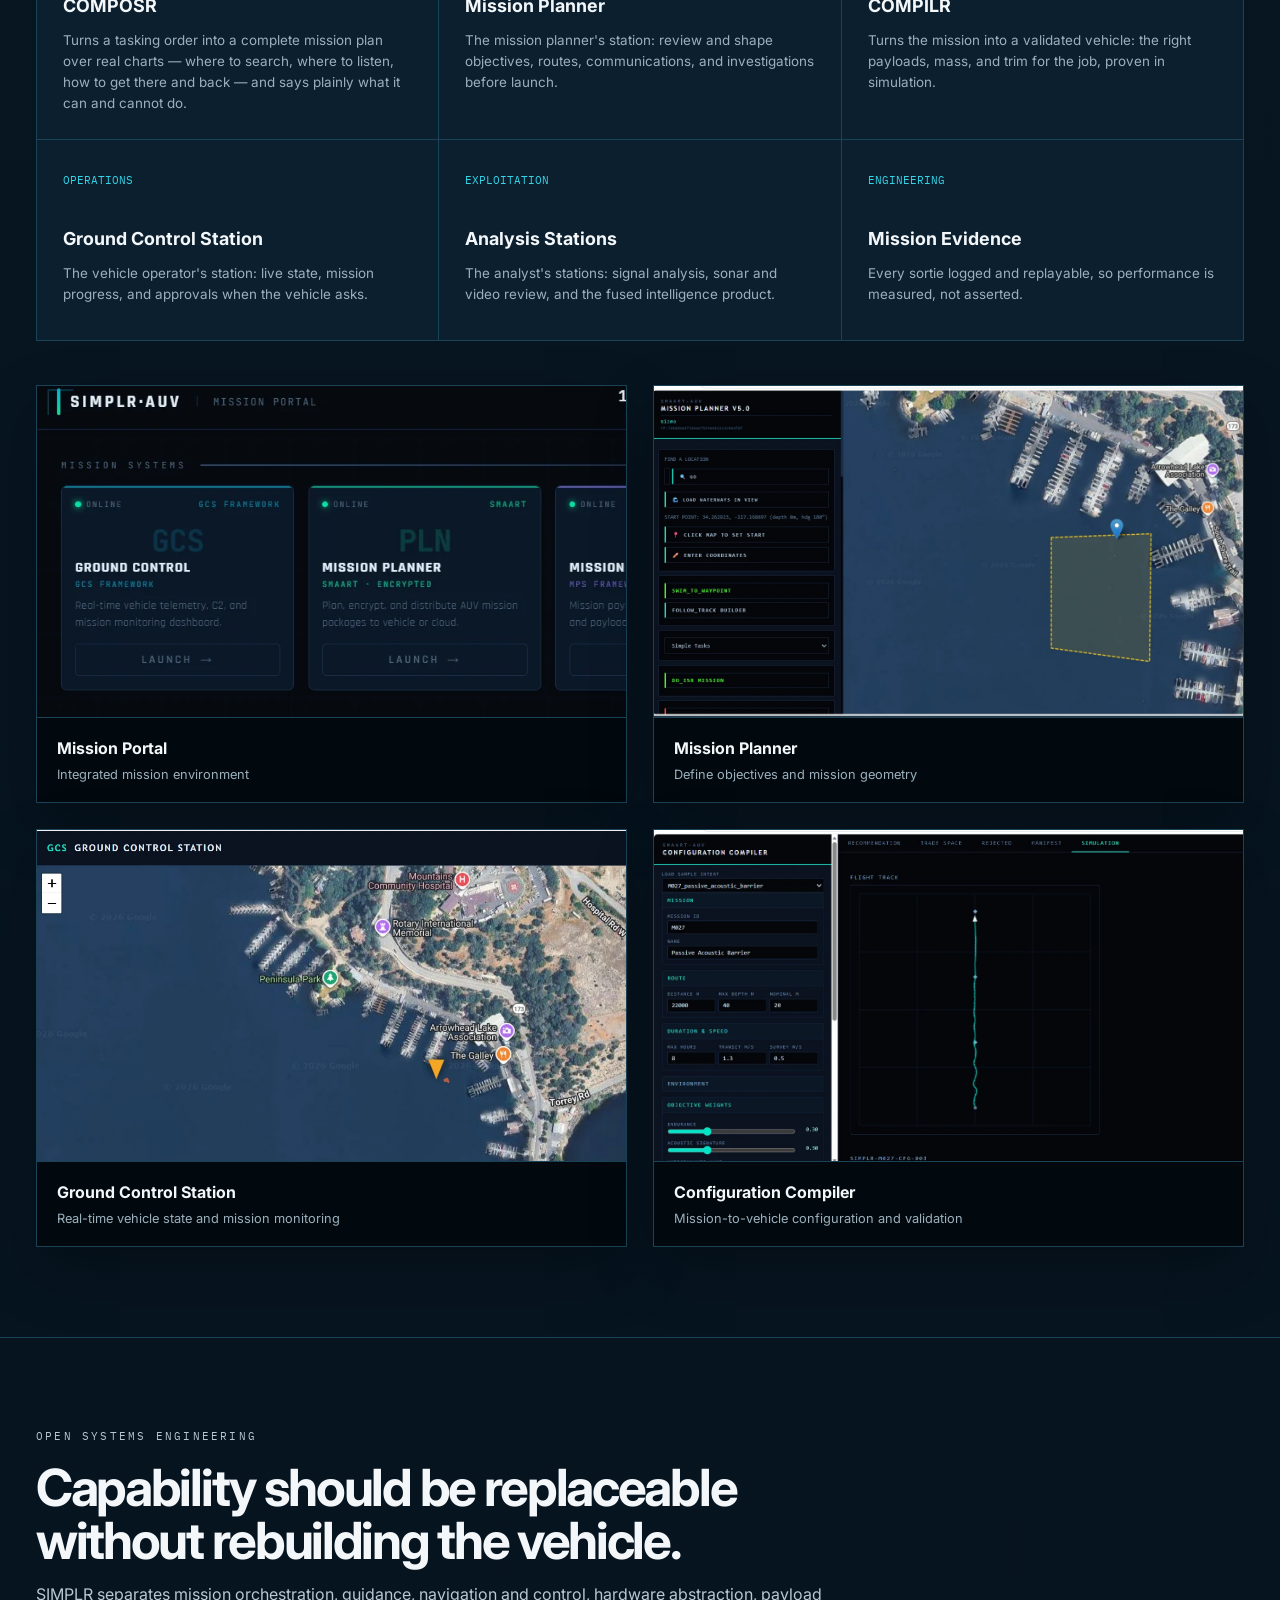
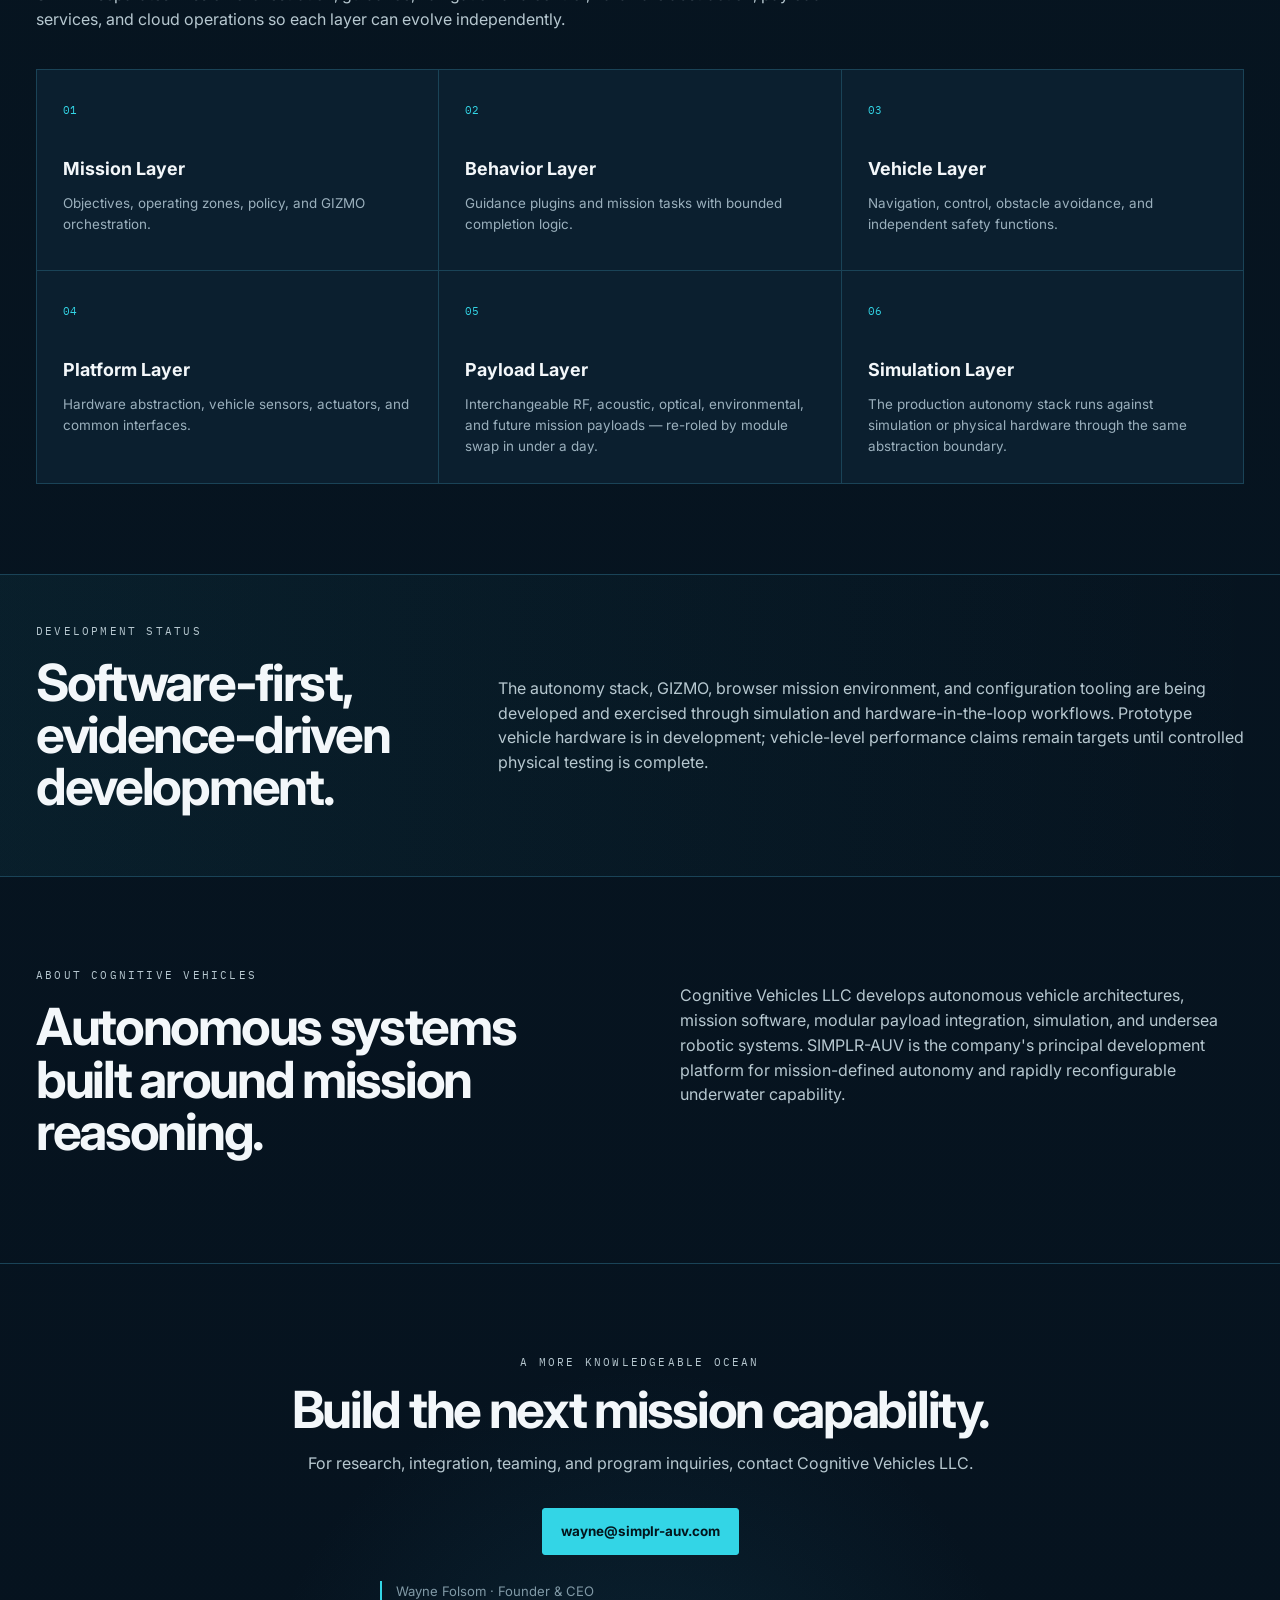
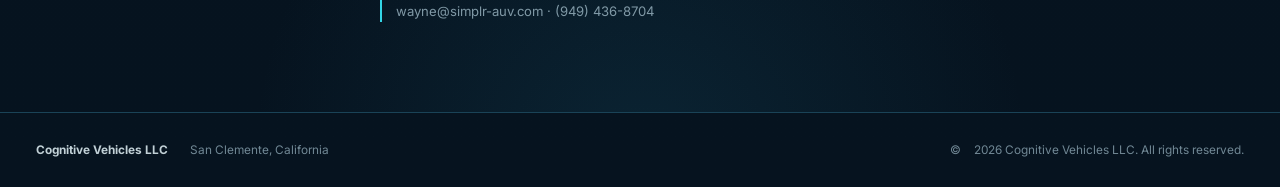
==== commit 10b6754b: "Site: general maritime reconnaissance framing -- no mission-specific targets or people counting Co-A" ====
--- a/index.html
+++ b/index.html
@@ -8,7 +8,7 @@
 <link rel="icon" type="image/webp" href="cognitive-vehicles-mark.webp">
 <meta property="og:type" content="website">
 <meta property="og:title" content="Cognitive Vehicles | SIMPLR-AUV Multi-Spectral Maritime Reconnaissance">
-<meta property="og:description" content="A small autonomous underwater vehicle that collects the RF, acoustic, and visual picture of a maritime objective — silent throughout, operators never exposed.">
+<meta property="og:description" content="A small autonomous underwater vehicle that collects the RF, acoustic, and visual picture of a maritime area of interest — silent throughout, operators at a safe distance.">
 <meta property="og:image" content="simplr-ov1.png">
 <meta property="og:url" content="https://simplr-auv.com/">
 <title>Cognitive Vehicles | SIMPLR-AUV Multi-Spectral Maritime Reconnaissance</title>
@@ -22,7 +22,7 @@
   <a class="brand" href="#top" aria-label="Cognitive Vehicles LLC home"><img src="cognitive-vehicles-logo.webp" alt="Cognitive Vehicles LLC"></a>
   <button class="nav-toggle" aria-expanded="false" aria-label="Toggle navigation">Menu</button>
   <nav class="nav">
-    <a href="#reconnaissance">Reconnaissance</a><a href="#force">Force Assessment</a><a href="#simplr">SIMPLR-AUV</a><a href="#gizmo">GIZMO</a><a href="#compilr">COMPILR</a><a href="#simworld">Simulated World</a><a href="#systems">Operator Stations</a><a href="#company">Company</a><a class="nav-cta" href="#contact">Contact</a>
+    <a href="#reconnaissance">Reconnaissance</a><a href="#force">Situational Awareness</a><a href="#simplr">SIMPLR-AUV</a><a href="#gizmo">GIZMO</a><a href="#compilr">COMPILR</a><a href="#simworld">Simulated World</a><a href="#systems">Operator Stations</a><a href="#company">Company</a><a class="nav-cta" href="#contact">Contact</a>
   </nav>
 </header>
 
@@ -33,7 +33,7 @@
     <p class="eyebrow">MULTI-SPECTRAL MARITIME RECONNAISSANCE</p>
     <h1>SIMPLR-AUV</h1>
     <h2 class="hero-kicker">Multi-Spectral. Autonomous.</h2>
-    <p class="hero-lede">A small autonomous underwater vehicle that swims the objective and collects the adversary's RF, acoustic, and visual picture — then brings it home. Silent the whole time, operators never exposed. Built on a modular, software-defined platform with deterministic mission orchestration and pre-deployment simulation.</p>
+    <p class="hero-lede">A small autonomous underwater vehicle that surveys a maritime area of interest and collects its RF, acoustic, and visual picture — then brings it home. Silent the whole time, with operators kept at a safe distance. Built on a modular, software-defined platform with deterministic mission orchestration and pre-deployment simulation.</p>
     <div class="hero-actions"><a class="button primary" href="#reconnaissance">The Mission</a><a class="button ghost" href="#mission-system">The System</a></div>
   </div>
   <div class="hero-visual"><img src="simplr-vehicle.png" fetchpriority="high" alt="SIMPLR-AUV exterior render"></div>
@@ -71,41 +71,37 @@
 </section>
 
 <section class="section platform" id="reconnaissance">
-  <div class="section-intro"><p class="eyebrow">THE FLAGSHIP MISSION</p><h2>Find, then fix — with no one in the threat ring.</h2><p>SIMPLR-AUV conducts maritime reconnaissance across three modalities at once. It surveys an objective wide and silent to find every contact of interest, the operator designates the ones that matter, and the vehicle returns to collect them in full for exploitation — all from an unmanned platform, with the crew kept well outside the objective.</p></div>
+  <div class="section-intro"><p class="eyebrow">THE FLAGSHIP MISSION</p><h2>Find, then fix — without putting people at risk.</h2><p>SIMPLR-AUV conducts maritime reconnaissance across three modalities at once. It surveys an area wide and silent to find every contact of interest, the operator designates the ones that matter, and the vehicle returns to collect them in full for exploitation — all from an unmanned platform, with operators kept at a safe distance.</p></div>
 
   <div class="platform-visual" style="margin-top:40px"><img src="simplr-ov1.png" loading="lazy" alt="SIMPLR-AUV operational view: multi-domain ISR with passive RF survey, underwater optical surveillance, acoustic mesh coordination, and surfaced product offload"></div>
 
   <div class="tech-grid" style="margin-top:44px">
-    <article><span>RF</span><h3>Passive RF Reconnaissance</h3><p>Detects, identifies, and geolocates the radios, networks, and links at an objective from a single platform — receive-only, antenna awash, nothing radiated. Communications nets are mapped, their users counted, and the site's outside connections found.</p></article>
-    <article><span>ACOUSTIC</span><h3>Acoustic and Sonar</h3><p>Listens for running machinery and propulsion — including the low-signature semi-submersibles and narco-submarines that evade other sensors — and closes on what it hears with sonar to find, measure, and map the vessel and the structures around it.</p></article>
-    <article><span>VIDEO</span><h3>Underwater Video</h3><p>Closes on the vessel the sonar has found and images it pass by pass at close range, delivering visual confirmation fused with the RF and acoustic picture.</p></article>
+    <article><span>RF</span><h3>Passive RF Reconnaissance</h3><p>Detects, identifies, and geolocates radio emitters from a single platform — receive-only, antenna awash, nothing radiated. Communications networks are mapped and how they connect is understood.</p></article>
+    <article><span>ACOUSTIC</span><h3>Acoustic and Sonar</h3><p>Listens for running machinery and propulsion — including low-signature craft that evade other sensors — and closes on what it hears with sonar to find, measure, and map vessels and the structures around them.</p></article>
+    <article><span>VIDEO</span><h3>Underwater Video</h3><p>Closes on a contact the sonar has found and images it pass by pass at close range, delivering visual confirmation fused with the RF and acoustic picture.</p></article>
   </div>
 
-  <div class="pill-row"><span>Deniable emplacement</span><span>Dormant until tasked</span><span>Zero emissions on survey</span><span>Operator-designated targets</span><span>Exfil over WiFi / LTE</span></div>
+  <div class="pill-row"><span>Passive collection</span><span>Dormant until tasked</span><span>Zero emissions on survey</span><span>Operator-directed collection</span><span>Data offload over WiFi / LTE</span></div>
 
-  <figure style="margin:44px 0 0;border:1px solid var(--line);background:#02090e;overflow:hidden;box-shadow:0 24px 55px rgba(0,0,0,.3)">
-    <img src="reconnaissance-scene.png" loading="lazy" alt="SIMPLR-AUV operating in a riverine channel beside a concealed semi-submersible staging site" style="display:block;width:100%;aspect-ratio:16/9;object-fit:cover">
-    <figcaption style="padding:16px 20px;color:var(--muted);font-size:.8rem;font-family:'IBM Plex Mono',monospace;letter-spacing:.04em">LITTORAL COLLECTION — REPRESENTATIVE SCENARIO</figcaption>
-  </figure>
 </section>
 
 <section class="section platform" id="force">
-  <div class="section-intro"><p class="eyebrow">FORCE ASSESSMENT</p><h2>Know who is there before you go in.</h2><p>SIMPLR-AUV turns a reconnaissance sortie into an assessment the team can act on: how many are at the objective, how they are organized, where they were, what warning they have, and how they can call for help — delivered with the crew still well outside the threat ring.</p></div>
+  <div class="section-intro"><p class="eyebrow">SITUATIONAL AWARENESS</p><h2>Understand the area before anyone goes in.</h2><p>SIMPLR-AUV turns a reconnaissance sortie into one fused product the customer can act on: what is operating in the area, how it is connected, how activity changes over time, and what the vessels and structures there look like — with a plain statement of what the sortie could and could not see.</p></div>
 
   <div class="tech-grid" style="margin-top:44px">
-    <article><span>WHO</span><h3>Personnel on the Net</h3><p>Identifies and counts the individual radio users at the objective, each tracked over the course of the sortie.</p></article>
-    <article><span>ORGANIZATION</span><h3>Command Structure</h3><p>Separates the networks they talk on, revealing how the group is organized and the infrastructure that ties it together.</p></article>
-    <article><span>WHERE</span><h3>Positions Over Time</h3><p>Shows where each user was each time they were heard, so posts, patrols, and movement stand out on the map.</p></article>
-    <article><span>WARNING</span><h3>Early Warning</h3><p>Locates remote sensors and alarms guarding the approaches, so the team knows what will see them coming.</p></article>
-    <article><span>REACH-BACK</span><h3>Outside Connections</h3><p>Finds the satellite and network links the site uses to report out or call for reinforcement.</p></article>
-    <article><span>TARGET</span><h3>The Vessel Itself</h3><p>Locates and images the vessel or object of interest, fused with everything heard around it into one product.</p></article>
+    <article><span>ACTIVITY</span><h3>What Is Operating</h3><p>The emitters, networks, and machinery active in the area, each identified and tracked through the sortie.</p></article>
+    <article><span>CONNECTIONS</span><h3>How It Fits Together</h3><p>Which emitters work together, and the infrastructure and outside links that tie them to the wider world.</p></article>
+    <article><span>CHANGE</span><h3>Activity Over Time</h3><p>When and where activity was observed through the sortie, so patterns and movement stand out on the map.</p></article>
+    <article><span>STRUCTURE</span><h3>Vessels and Structures</h3><p>Contacts found, measured, and imaged by sonar and video, placed alongside everything heard around them.</p></article>
+    <article><span>FUSION</span><h3>One Product</h3><p>RF, acoustic, sonar, and video brought together into a single assessment, every statement tied to the evidence behind it.</p></article>
+    <article><span>CONFIDENCE</span><h3>Honest About Limits</h3><p>Each assessment states its confidence and what it could not observe, so decisions rest on what is known.</p></article>
   </div>
 
-  <div class="pill-row"><span>Personnel counted</span><span>Nets separated</span><span>Positions over time</span><span>Early warning found</span><span>States what it cannot see</span></div>
+  <div class="pill-row"><span>Multi-sensor fusion</span><span>Evidence-linked</span><span>Activity over time</span><span>Confidence stated</span><span>Delivered after one sortie</span></div>
 </section>
 
 <section class="stats-strip" aria-label="Representative demonstration results">
-  <div><strong>8 / 8</strong><span>Emitters located</span></div><div><strong>0</strong><span>Emissions on survey</span></div><div><strong>4 / 4</strong><span>Targets collected</span></div><div><strong>3</strong><span>Collection modalities</span></div><div><strong>1</strong><span>Sortie, find to fix</span></div>
+  <div><strong>8 / 8</strong><span>Emitters located</span></div><div><strong>0</strong><span>Emissions on survey</span></div><div><strong>4 / 4</strong><span>Contacts collected</span></div><div><strong>3</strong><span>Collection modalities</span></div><div><strong>1</strong><span>Sortie, find to fix</span></div>
 </section>
 
 <section class="section split" id="gizmo">
@@ -122,7 +118,7 @@
   <div class="section-intro"><p class="eyebrow">THE SIMULATED WORLD</p><h2>Every mission flown before it is launched.</h2><p>SIMPLR-AUV comes with a complete simulated world. The vehicle's own flight software runs unchanged against it — the same code that goes in the water — fed sensor data so faithful the vehicle cannot tell the simulation from the sea. Missions are rehearsed, stressed, and scored against ground truth before a vehicle ever gets wet.</p></div>
   <div class="tech-grid">
     <article><span>TERRAIN</span><h3>Real Charts and Depths</h3><p>Missions are built and flown over real nautical charts and seafloor depth data for the area of operations.</p></article>
-    <article><span>SIGNALS</span><h3>A Living RF Environment</h3><p>Radios, networks, sensors, and satellite links on the air the way a real site would put them there — for the vehicle to find.</p></article>
+    <article><span>SIGNALS</span><h3>A Living RF Environment</h3><p>Radios, networks, sensors, and satellite links on the air as they would be in the real world — for the vehicle to find.</p></article>
     <article><span>SEA</span><h3>Acoustics, Sonar, and Video</h3><p>Machinery noise, sonar returns from vessels and piers, and camera imagery, all from the vehicle's true position.</p></article>
     <article><span>VEHICLE</span><h3>Navigation and Faults</h3><p>Navigation sensors, GPS loss, sensor failures, and communications outages injected on purpose to prove the vehicle copes.</p></article>
     <article><span>CAMPAIGNS</span><h3>Scored Against Truth</h3><p>Randomized scenarios run by the dozen, every result scored against what was really there — evidence, not anecdotes.</p></article>
@@ -137,7 +133,7 @@
     <article><span>PLANNING</span><h3>Mission Planner</h3><p>The mission planner's station: review and shape objectives, routes, communications, and investigations before launch.</p></article>
     <article><span>CONFIGURATION</span><h3>COMPILR</h3><p>Turns the mission into a validated vehicle: the right payloads, mass, and trim for the job, proven in simulation.</p></article>
     <article><span>OPERATIONS</span><h3>Ground Control Station</h3><p>The vehicle operator's station: live state, mission progress, and approvals when the vehicle asks.</p></article>
-    <article><span>EXPLOITATION</span><h3>Analysis Stations</h3><p>The analyst's stations: signal analysis, sonar and video review, and the fused product with its force assessment.</p></article>
+    <article><span>EXPLOITATION</span><h3>Analysis Stations</h3><p>The analyst's stations: signal analysis, sonar and video review, and the fused intelligence product.</p></article>
     <article><span>ENGINEERING</span><h3>Mission Evidence</h3><p>Every sortie logged and replayable, so performance is measured, not asserted.</p></article>
   </div>
   <div class="systems-grid">
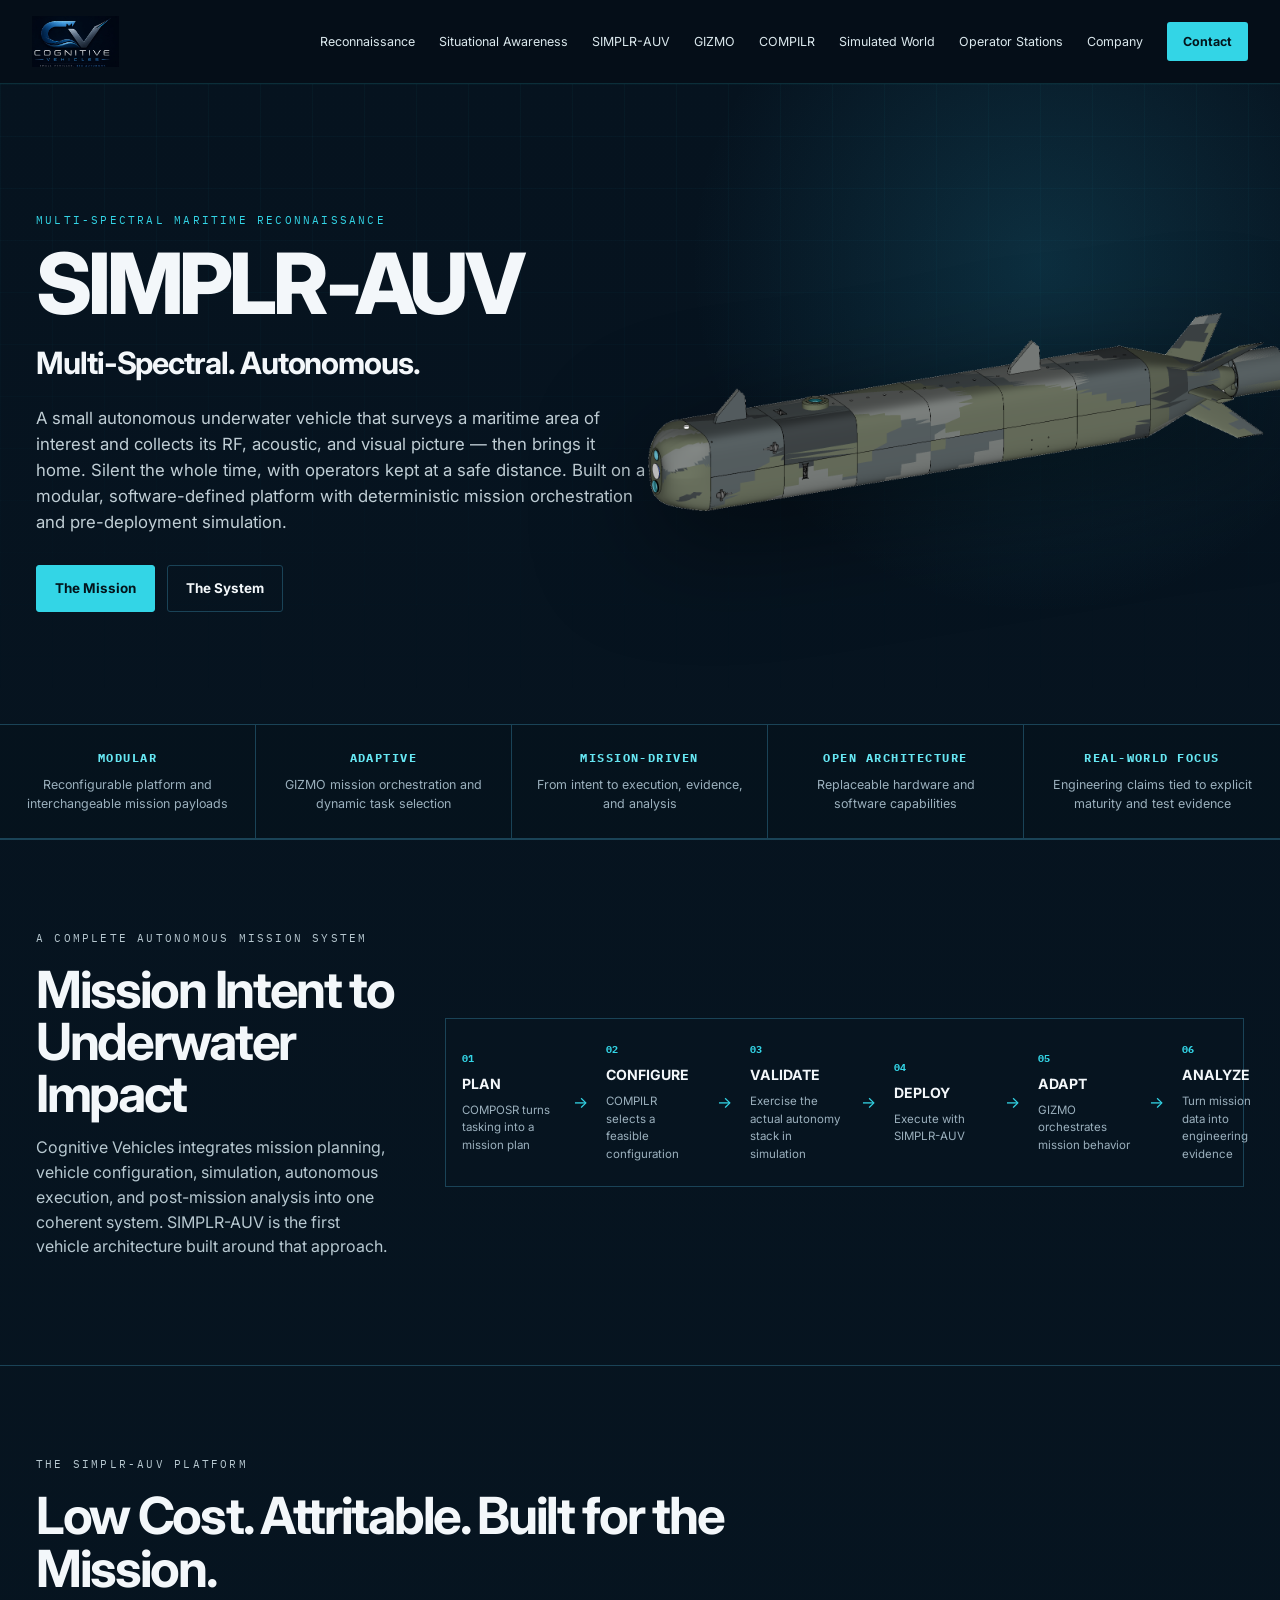
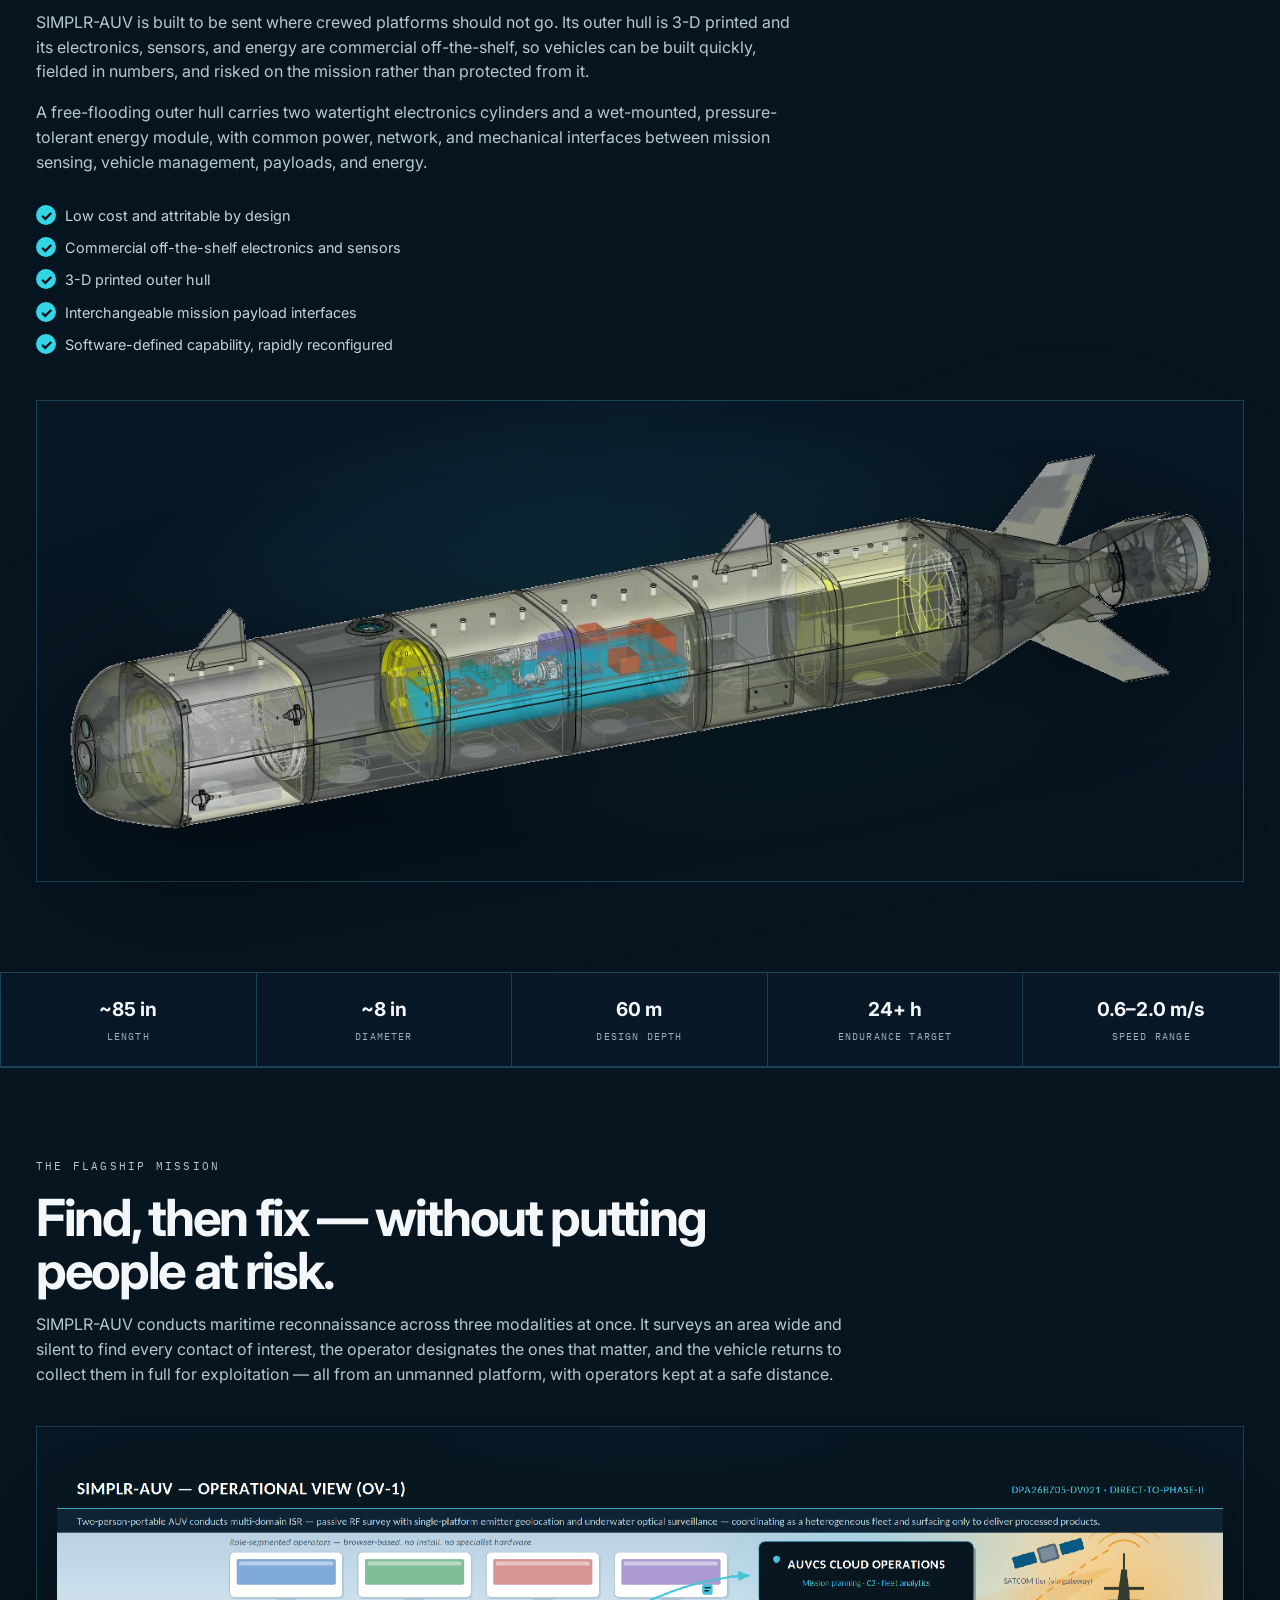
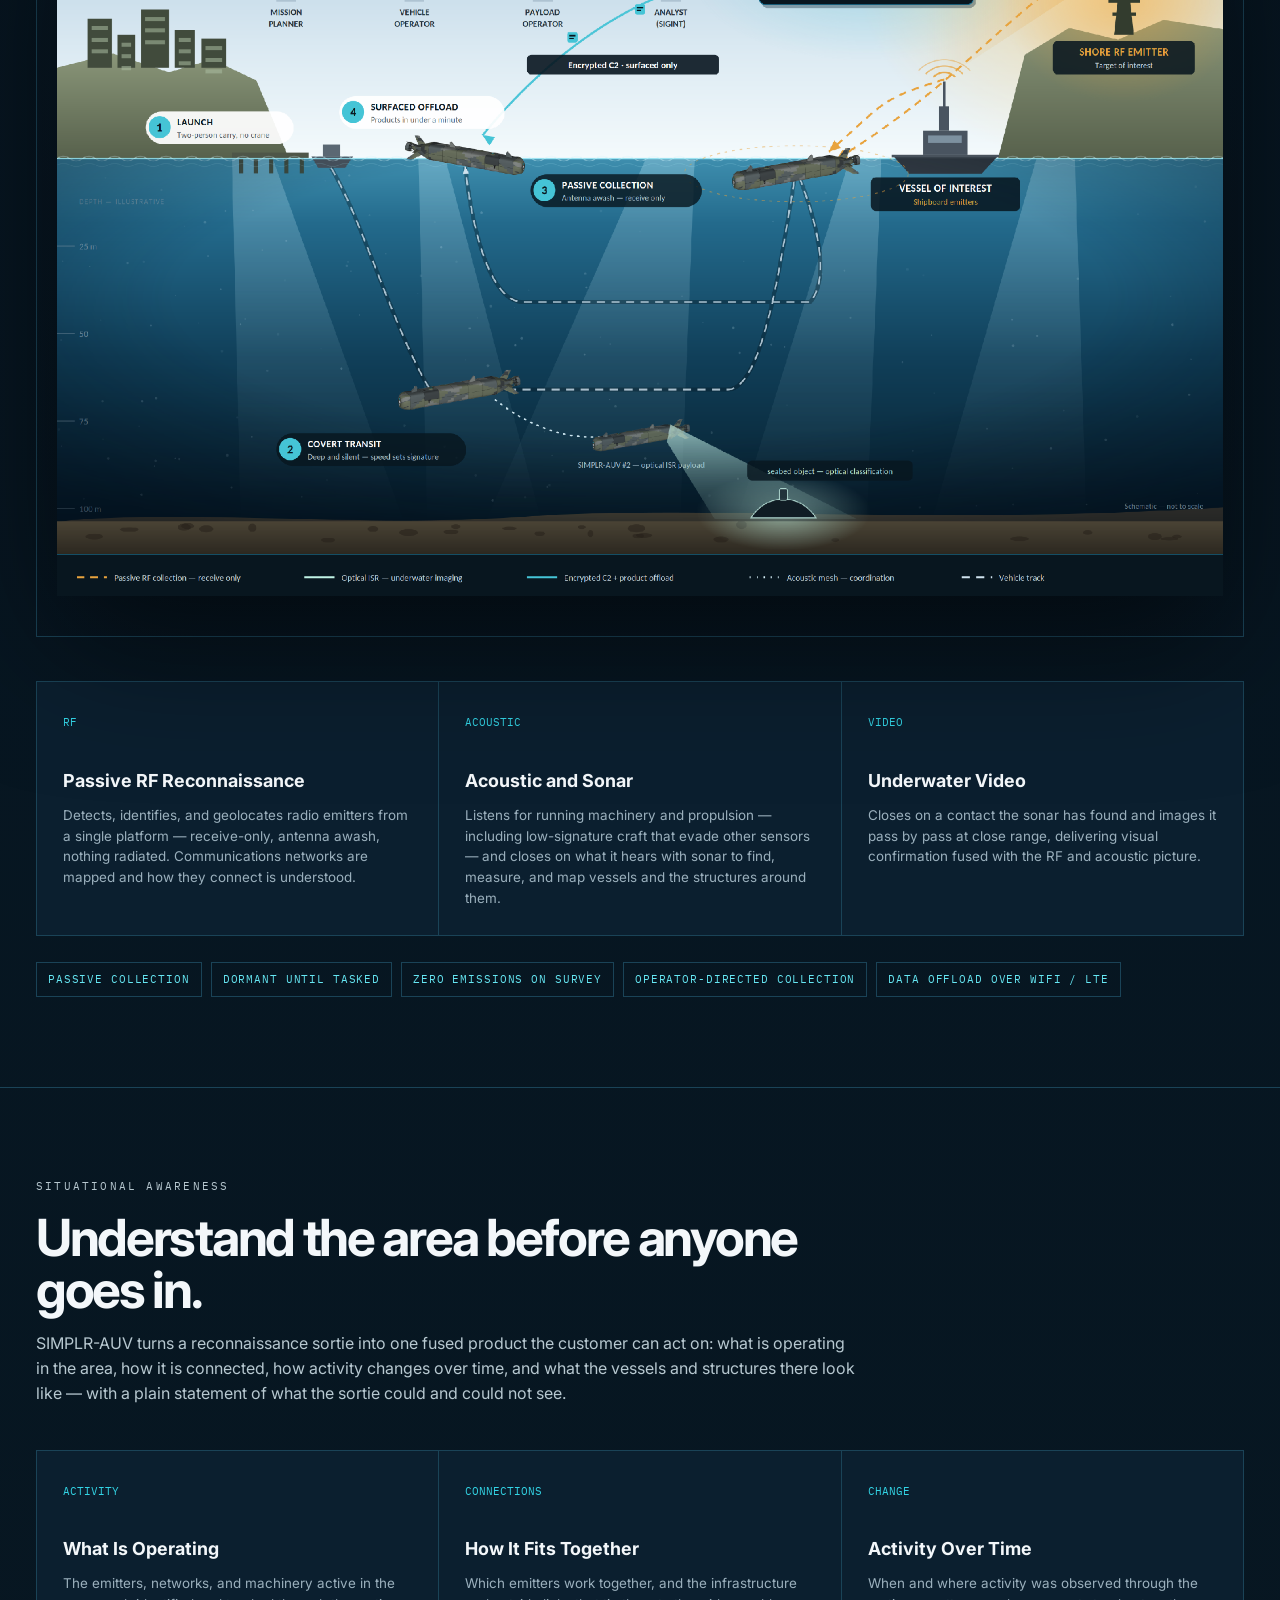
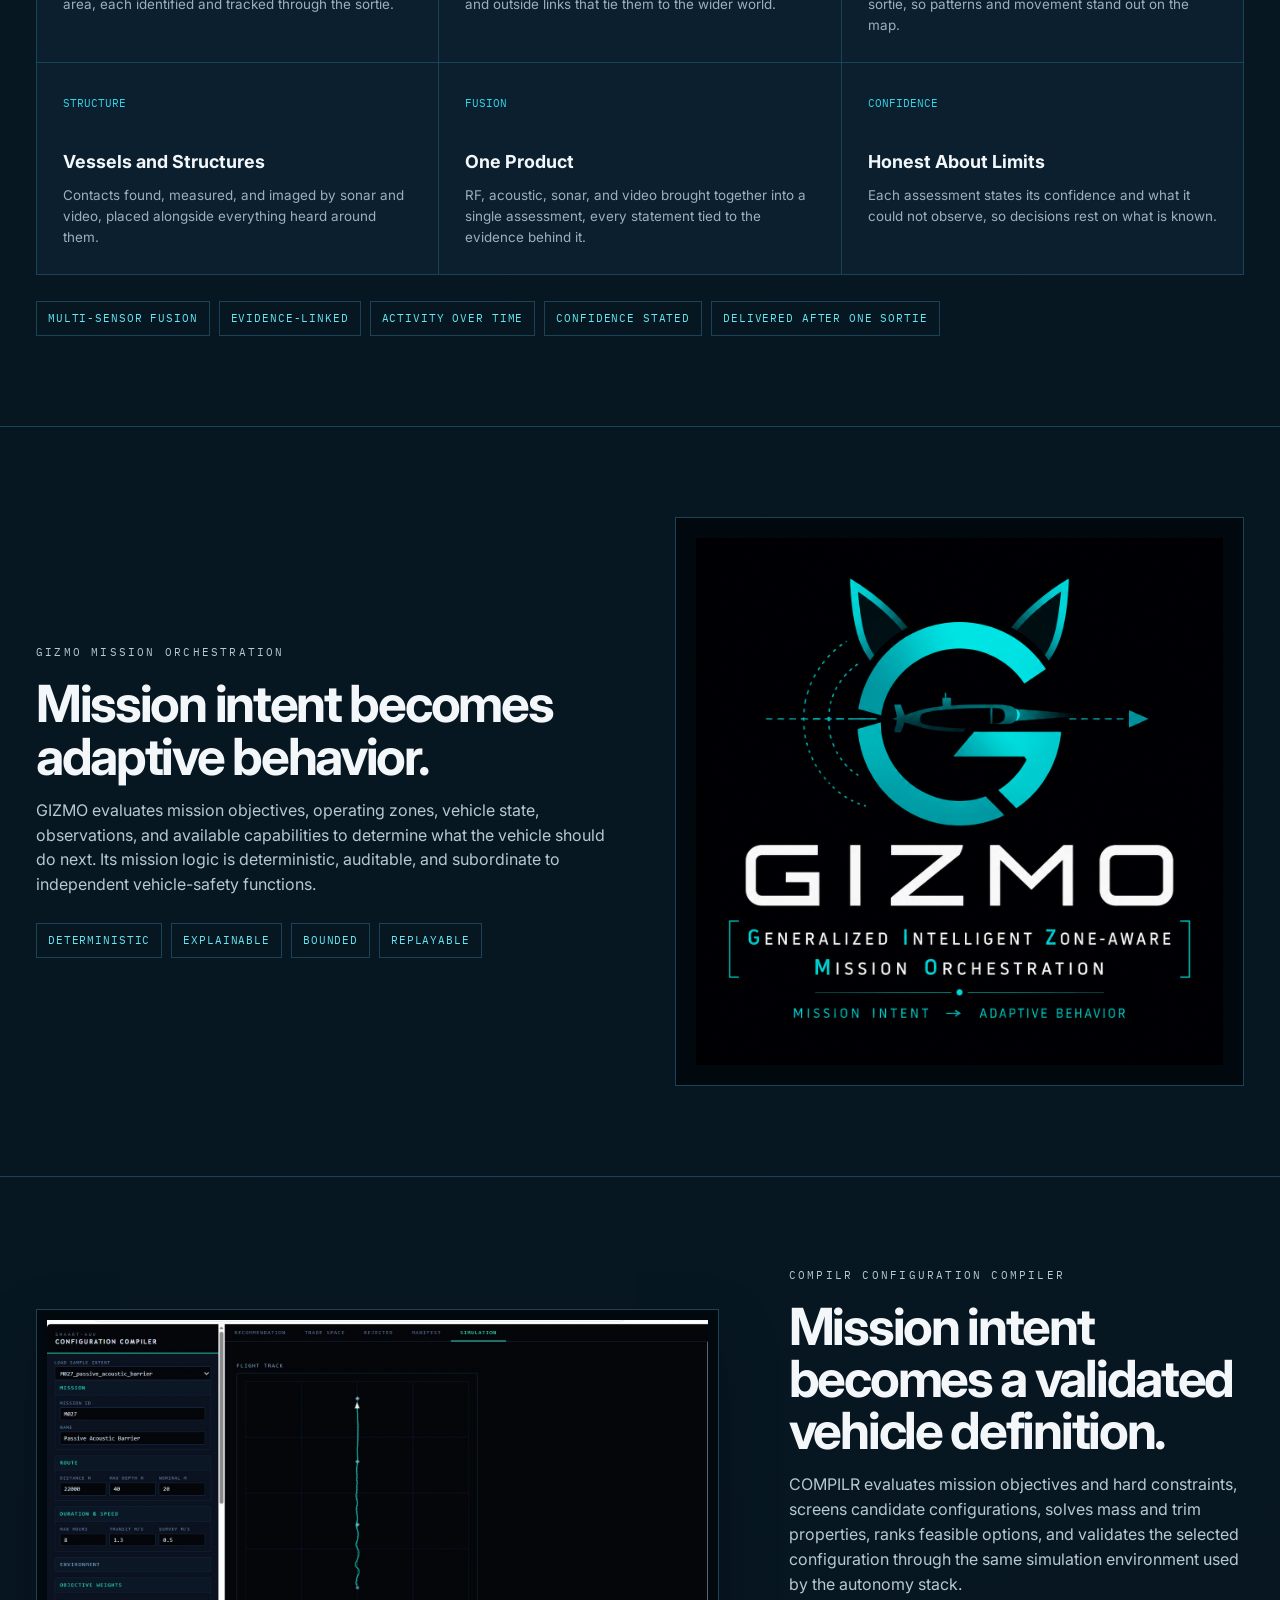
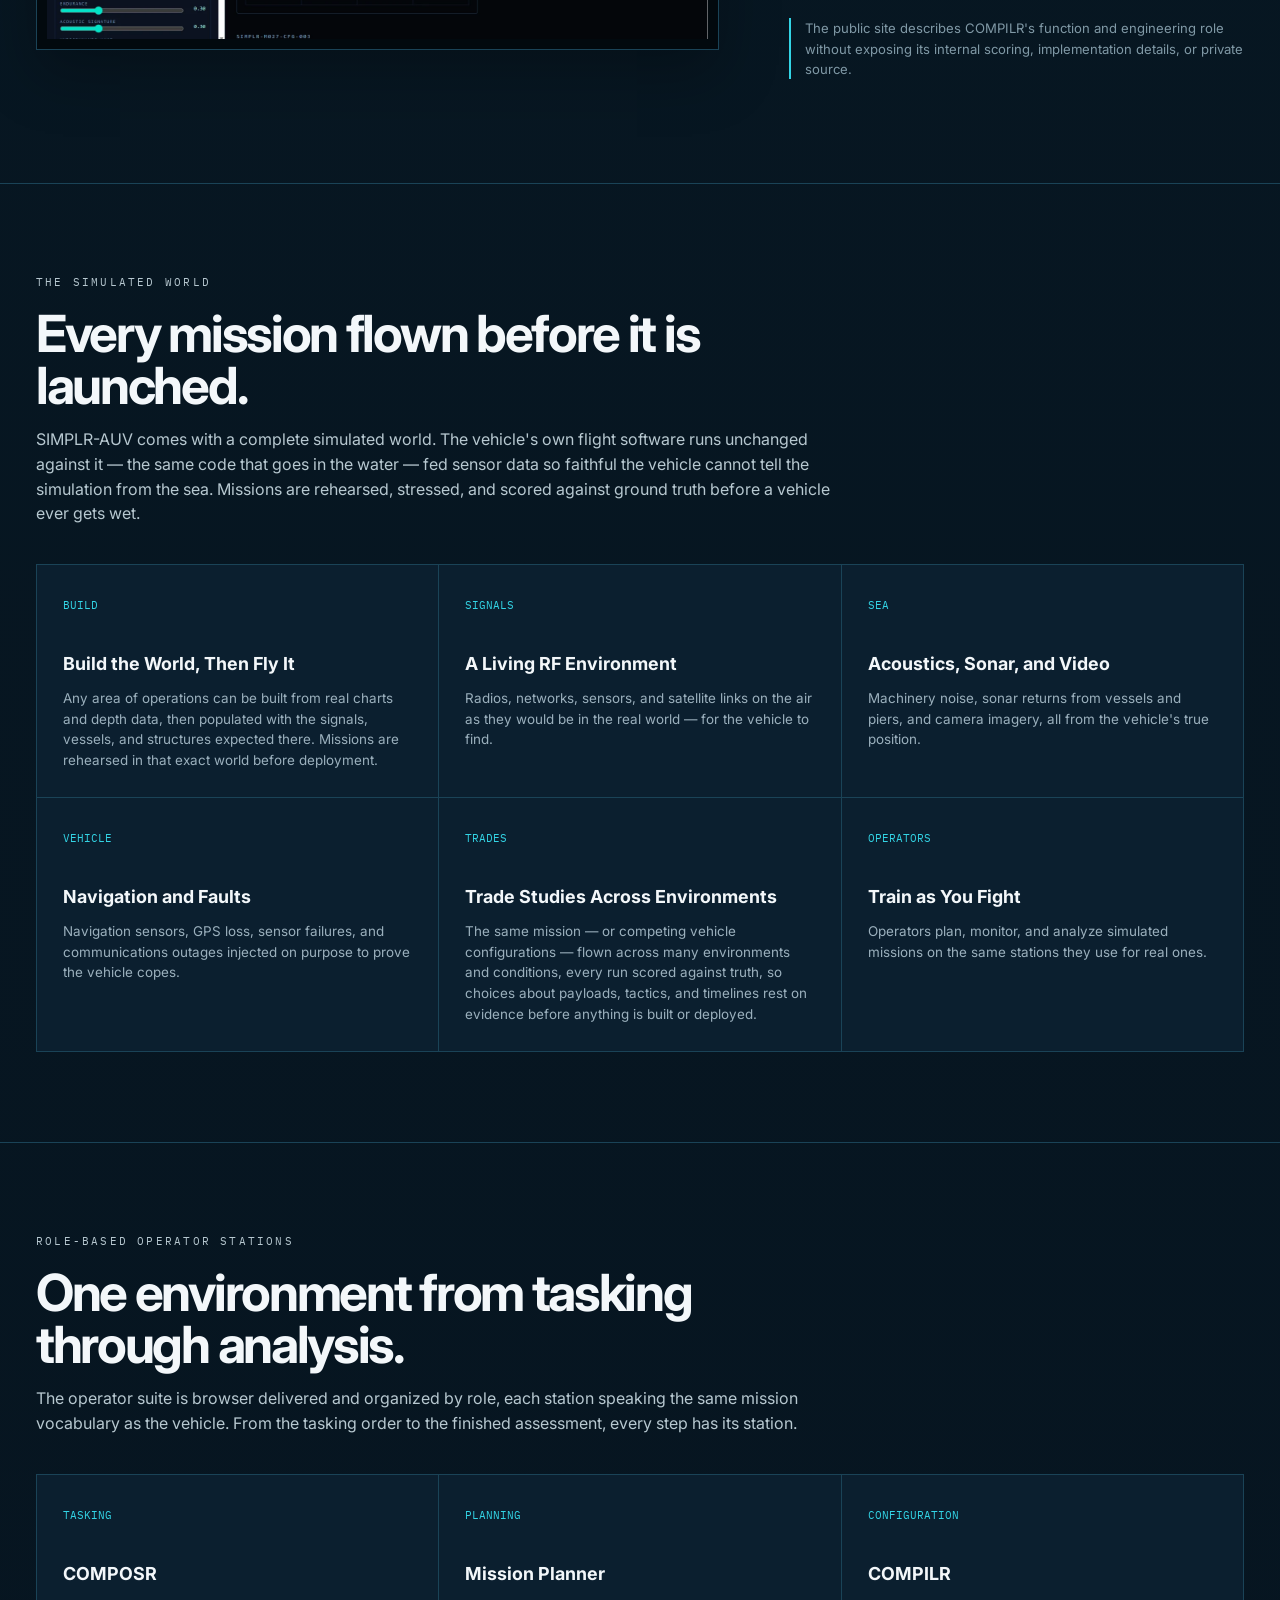
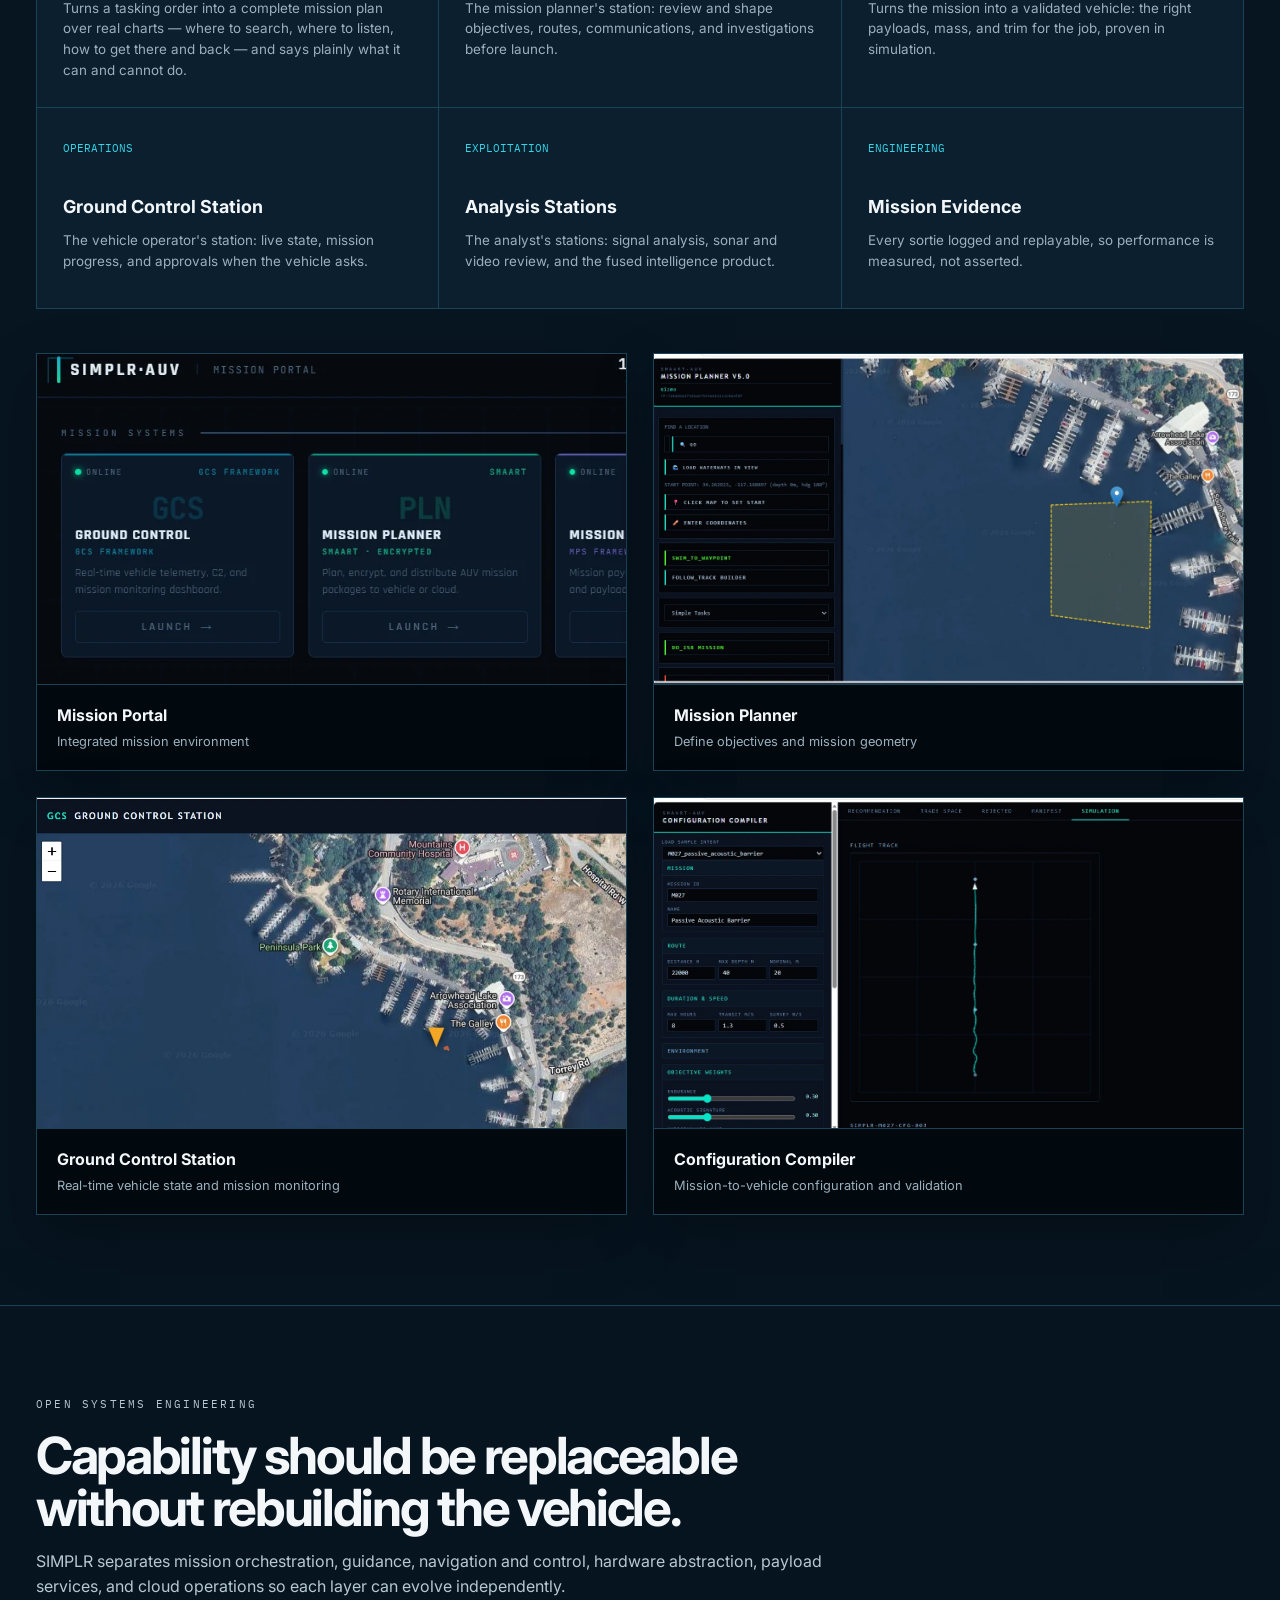
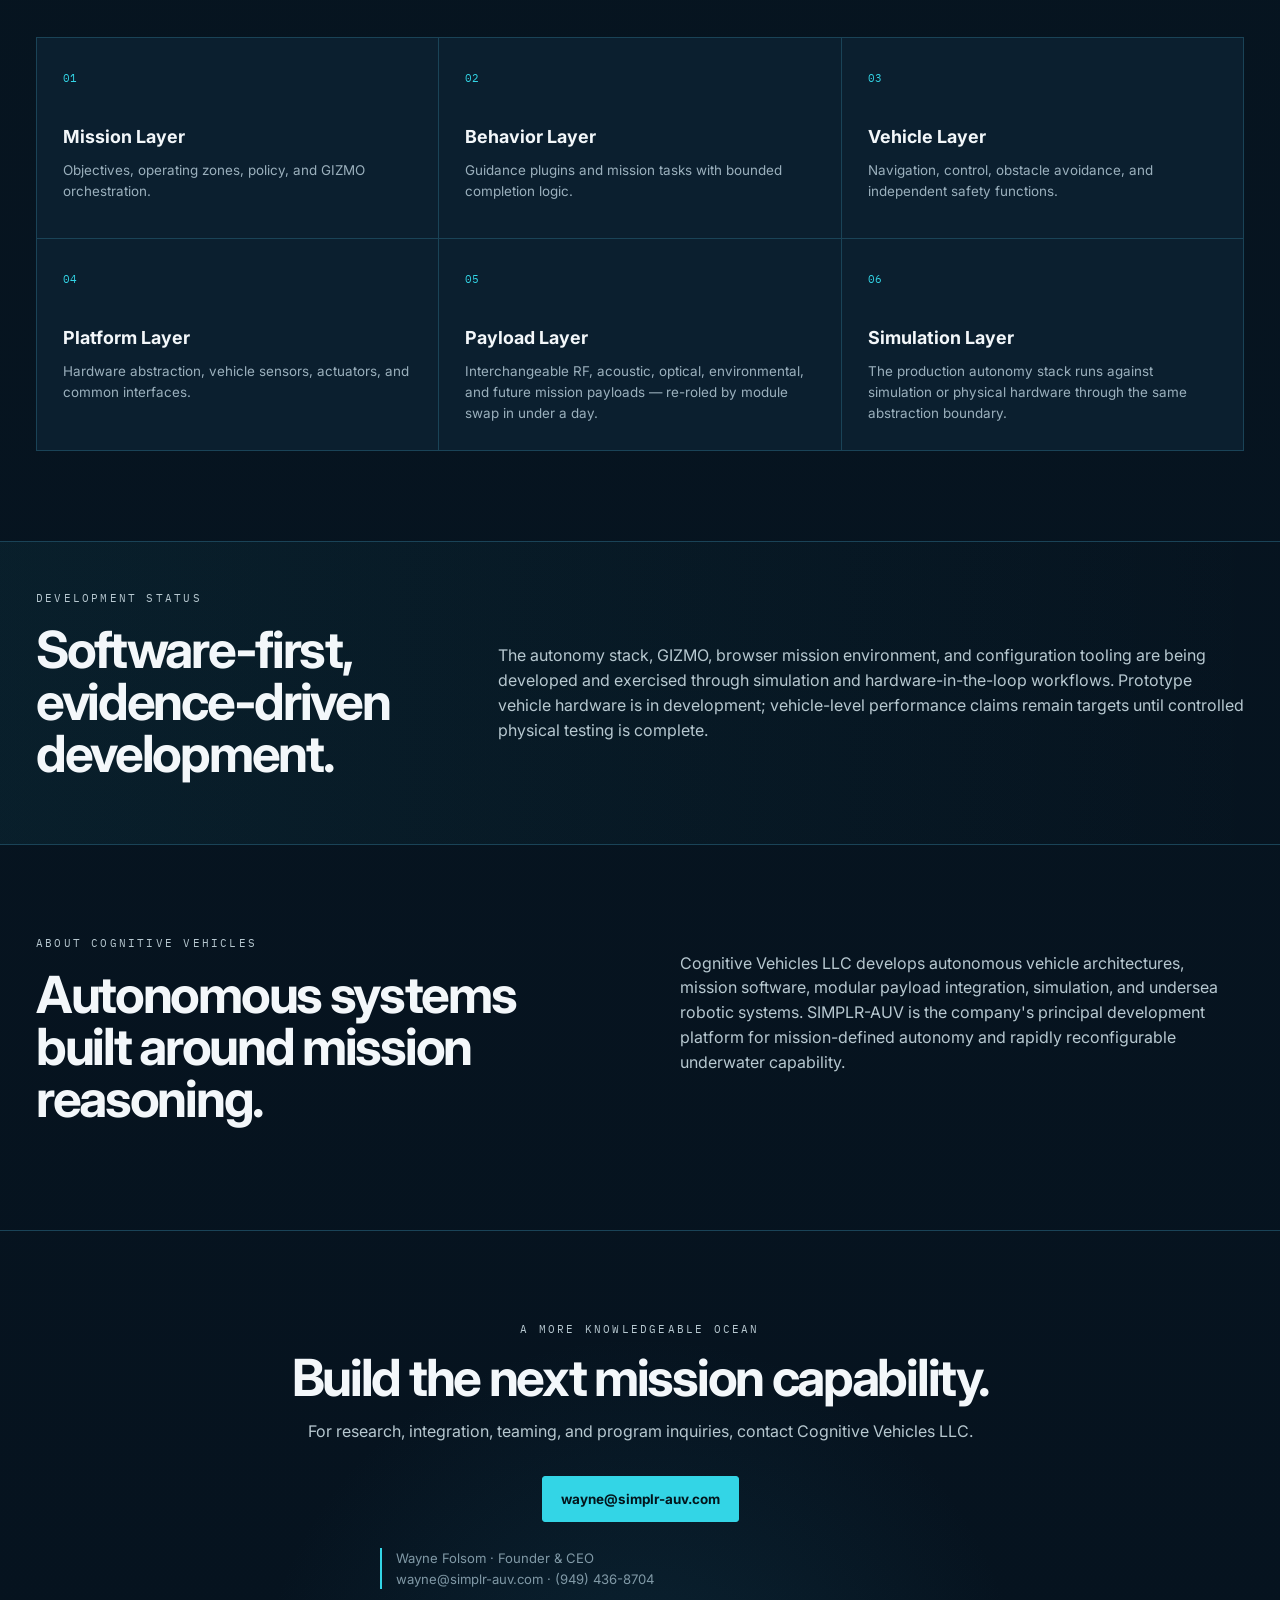
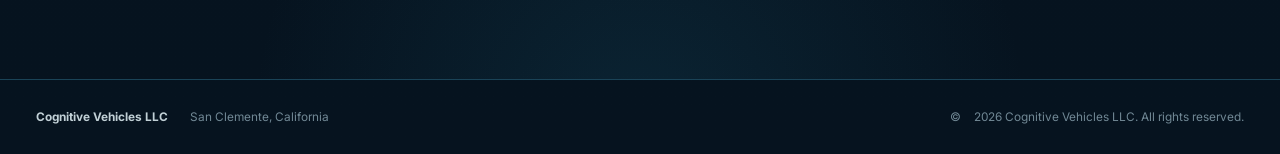
==== commit 261d8b69: "Site: drop the results strip; simulated world -- build any environment, trade studies across environ" ====
--- a/index.html
+++ b/index.html
@@ -100,9 +100,6 @@
   <div class="pill-row"><span>Multi-sensor fusion</span><span>Evidence-linked</span><span>Activity over time</span><span>Confidence stated</span><span>Delivered after one sortie</span></div>
 </section>
 
-<section class="stats-strip" aria-label="Representative demonstration results">
-  <div><strong>8 / 8</strong><span>Emitters located</span></div><div><strong>0</strong><span>Emissions on survey</span></div><div><strong>4 / 4</strong><span>Contacts collected</span></div><div><strong>3</strong><span>Collection modalities</span></div><div><strong>1</strong><span>Sortie, find to fix</span></div>
-</section>
 
 <section class="section split" id="gizmo">
   <div><p class="eyebrow">GIZMO MISSION ORCHESTRATION</p><h2>Mission intent becomes adaptive behavior.</h2><p>GIZMO evaluates mission objectives, operating zones, vehicle state, observations, and available capabilities to determine what the vehicle should do next. Its mission logic is deterministic, auditable, and subordinate to independent vehicle-safety functions.</p><div class="pill-row"><span>Deterministic</span><span>Explainable</span><span>Bounded</span><span>Replayable</span></div></div>
@@ -117,11 +114,11 @@
 <section class="section technology" id="simworld">
   <div class="section-intro"><p class="eyebrow">THE SIMULATED WORLD</p><h2>Every mission flown before it is launched.</h2><p>SIMPLR-AUV comes with a complete simulated world. The vehicle's own flight software runs unchanged against it — the same code that goes in the water — fed sensor data so faithful the vehicle cannot tell the simulation from the sea. Missions are rehearsed, stressed, and scored against ground truth before a vehicle ever gets wet.</p></div>
   <div class="tech-grid">
-    <article><span>TERRAIN</span><h3>Real Charts and Depths</h3><p>Missions are built and flown over real nautical charts and seafloor depth data for the area of operations.</p></article>
+    <article><span>BUILD</span><h3>Build the World, Then Fly It</h3><p>Any area of operations can be built from real charts and depth data, then populated with the signals, vessels, and structures expected there. Missions are rehearsed in that exact world before deployment.</p></article>
     <article><span>SIGNALS</span><h3>A Living RF Environment</h3><p>Radios, networks, sensors, and satellite links on the air as they would be in the real world — for the vehicle to find.</p></article>
     <article><span>SEA</span><h3>Acoustics, Sonar, and Video</h3><p>Machinery noise, sonar returns from vessels and piers, and camera imagery, all from the vehicle's true position.</p></article>
     <article><span>VEHICLE</span><h3>Navigation and Faults</h3><p>Navigation sensors, GPS loss, sensor failures, and communications outages injected on purpose to prove the vehicle copes.</p></article>
-    <article><span>CAMPAIGNS</span><h3>Scored Against Truth</h3><p>Randomized scenarios run by the dozen, every result scored against what was really there — evidence, not anecdotes.</p></article>
+    <article><span>TRADES</span><h3>Trade Studies Across Environments</h3><p>The same mission — or competing vehicle configurations — flown across many environments and conditions, every run scored against truth, so choices about payloads, tactics, and timelines rest on evidence before anything is built or deployed.</p></article>
     <article><span>OPERATORS</span><h3>Train as You Fight</h3><p>Operators plan, monitor, and analyze simulated missions on the same stations they use for real ones.</p></article>
   </div>
 </section>
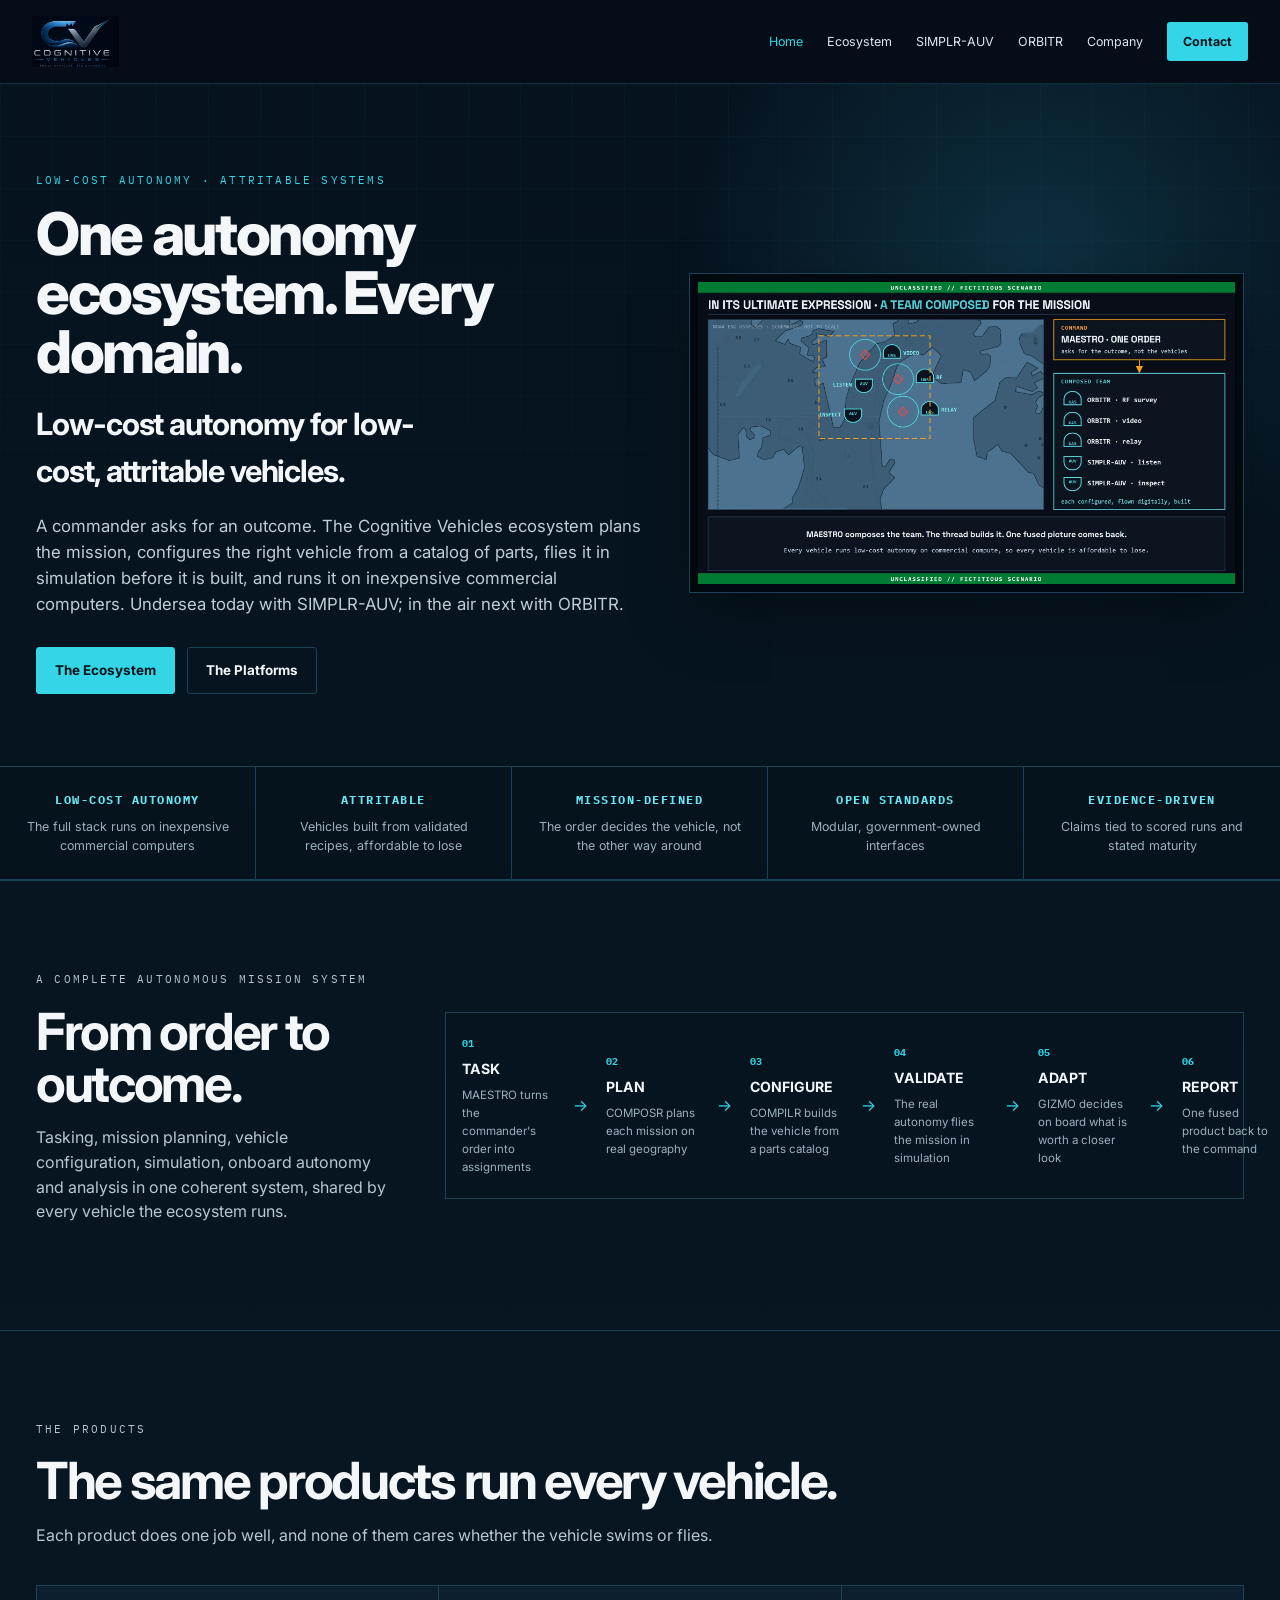
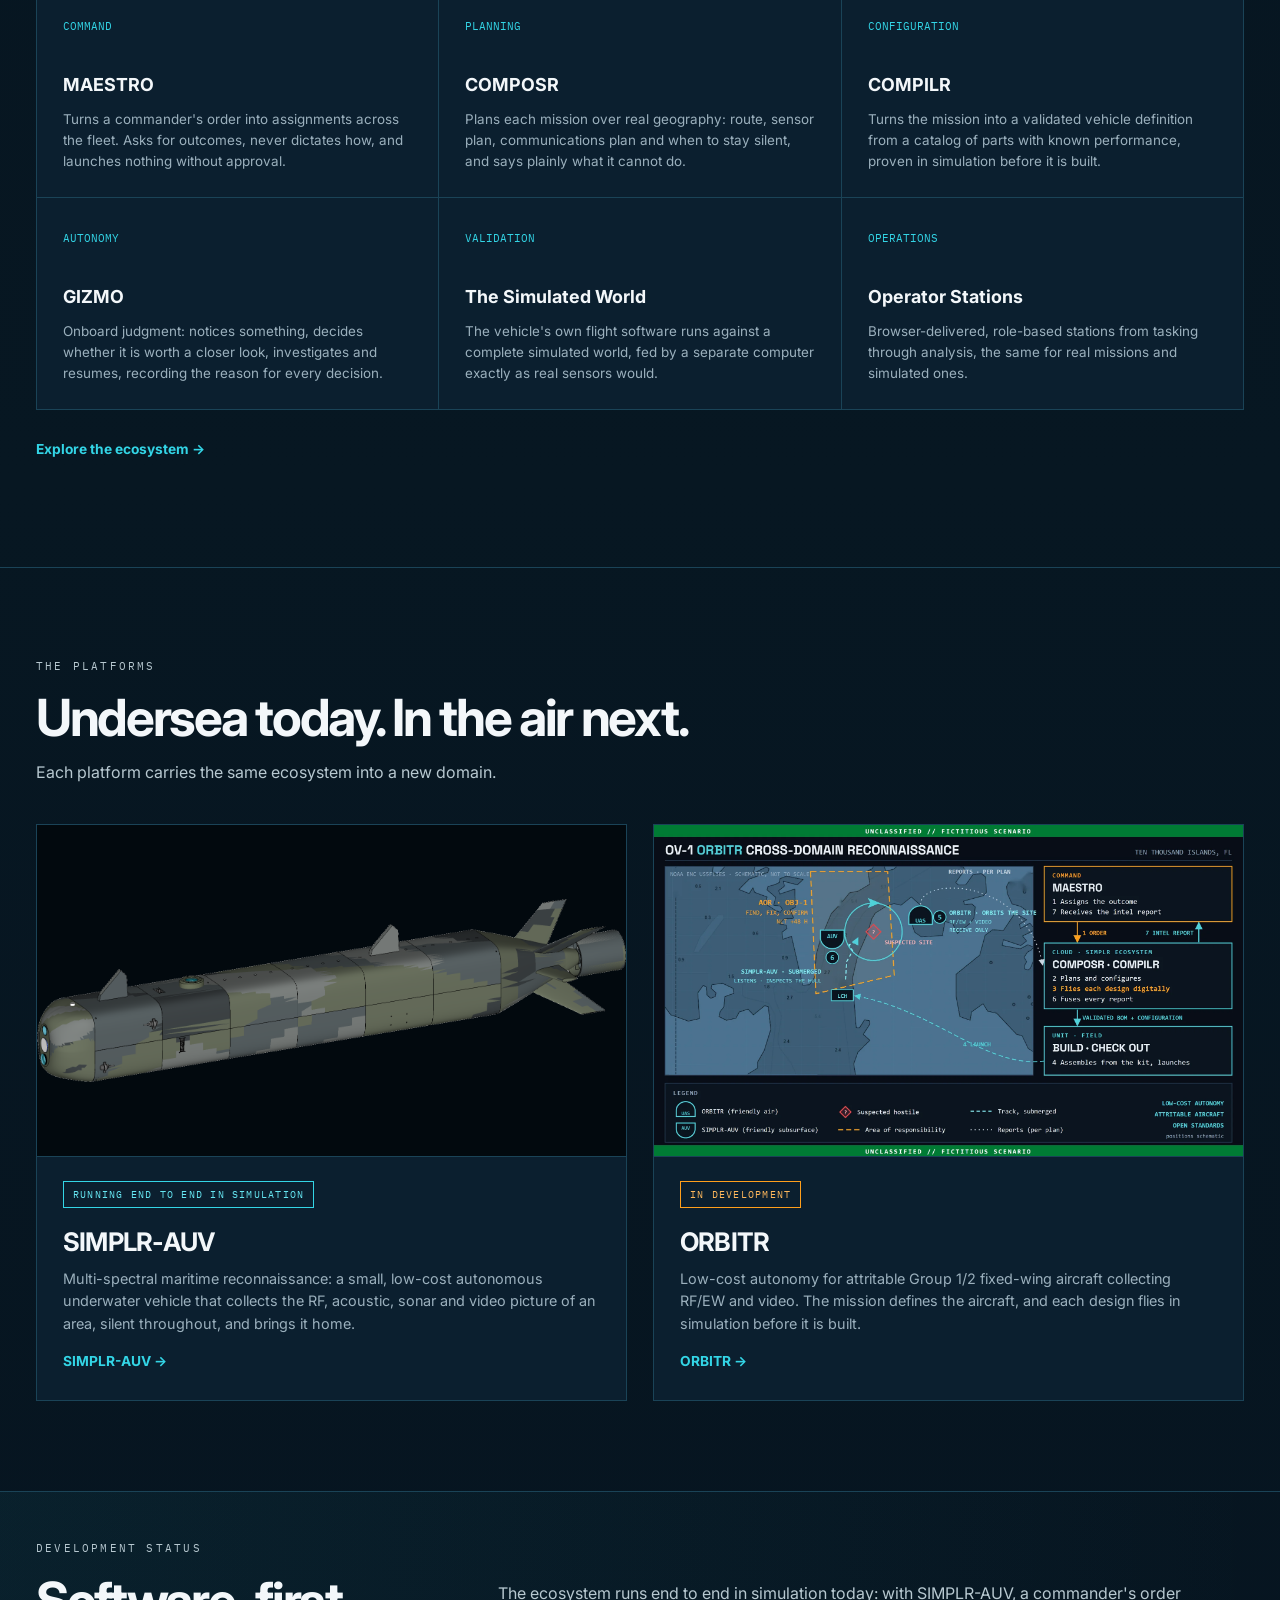
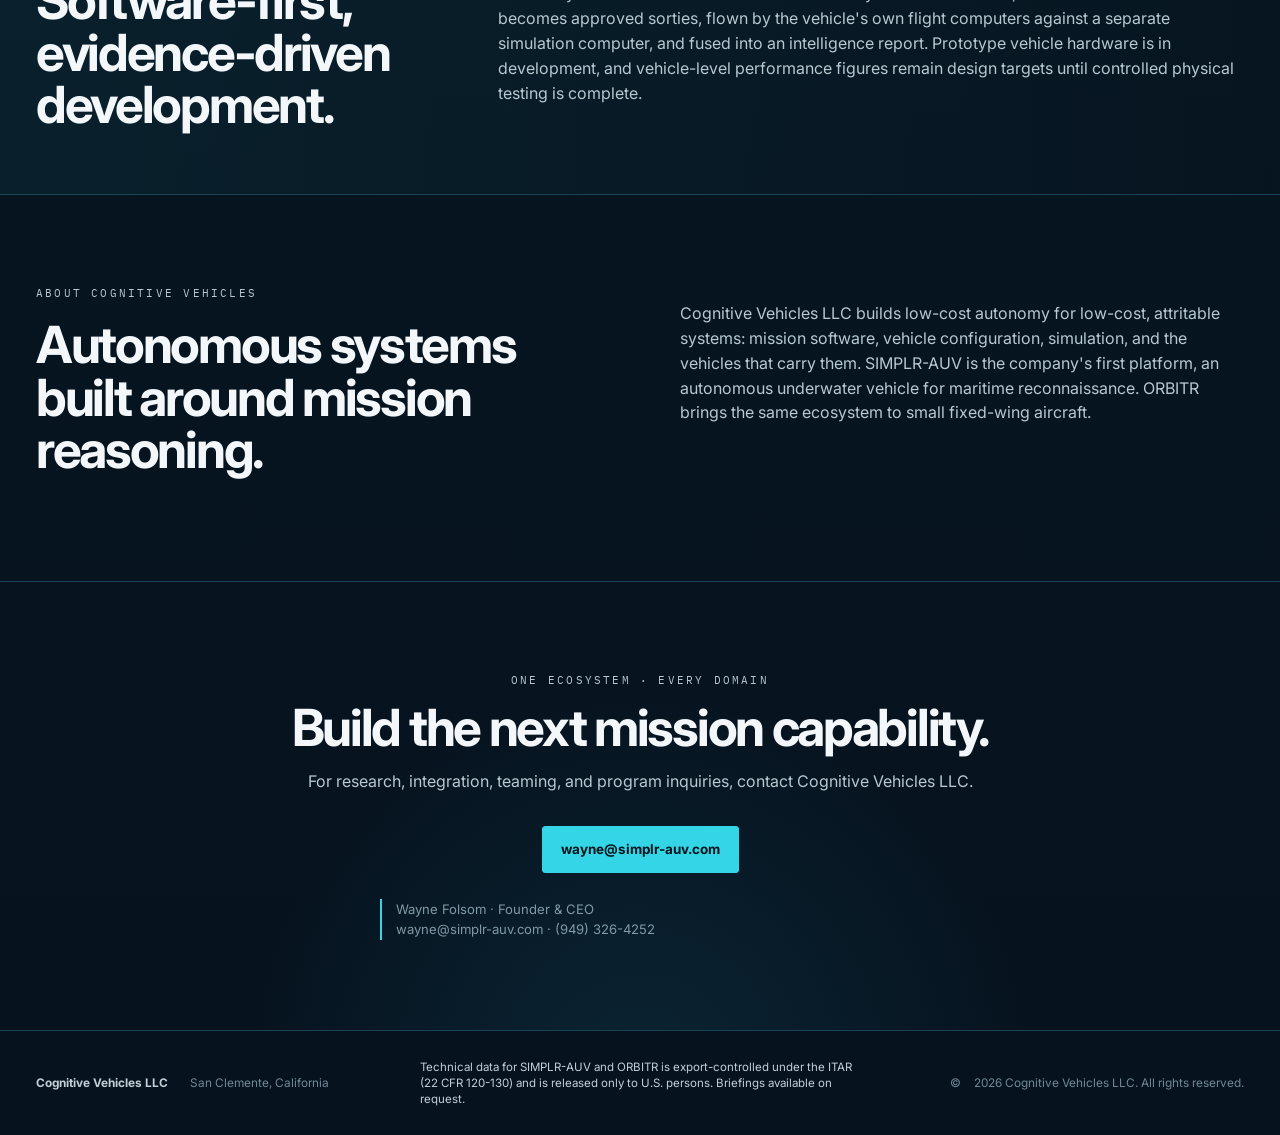
==== commit ab8e2607: "simplr-auv.com public website (public-level content only) History squashed 2026-11-19 for ITAR: earl" ====
--- a/index.html
+++ b/index.html
@@ -3,15 +3,15 @@
 <head>
 <meta charset="utf-8">
 <meta name="viewport" content="width=device-width,initial-scale=1">
-<meta name="description" content="SIMPLR-AUV is a multi-spectral maritime reconnaissance platform — passive RF, acoustic, and underwater video collection from a small autonomous vehicle, with GIZMO mission orchestration and COMPILR configuration technology.">
+<meta name="description" content="Cognitive Vehicles builds low-cost autonomy for low-cost, attritable vehicles: one ecosystem that tasks, plans, configures, validates and flies every vehicle in every domain. SIMPLR-AUV undersea today; ORBITR fixed-wing aircraft next.">
 <meta name="theme-color" content="#06131f">
 <link rel="icon" type="image/webp" href="cognitive-vehicles-mark.webp">
 <meta property="og:type" content="website">
-<meta property="og:title" content="Cognitive Vehicles | SIMPLR-AUV Multi-Spectral Maritime Reconnaissance">
-<meta property="og:description" content="A small autonomous underwater vehicle that collects the RF, acoustic, and visual picture of a maritime area of interest — silent throughout, operators at a safe distance.">
-<meta property="og:image" content="simplr-ov1.png">
+<meta property="og:title" content="Cognitive Vehicles | One Autonomy Ecosystem, Every Domain">
+<meta property="og:description" content="Low-cost autonomy for low-cost, attritable vehicles. SIMPLR-AUV undersea today; ORBITR in the air next.">
+<meta property="og:image" content="orbitr-swarm.webp">
 <meta property="og:url" content="https://simplr-auv.com/">
-<title>Cognitive Vehicles | SIMPLR-AUV Multi-Spectral Maritime Reconnaissance</title>
+<title>Cognitive Vehicles | One Autonomy Ecosystem, Every Domain</title>
 <link rel="preconnect" href="https://fonts.googleapis.com">
 <link rel="preconnect" href="https://fonts.gstatic.com" crossorigin>
 <link href="https://fonts.googleapis.com/css2?family=IBM+Plex+Mono:wght@400;500;600&family=Inter:wght@400;500;600;700;800&display=swap" rel="stylesheet">
@@ -19,148 +19,79 @@
 </head>
 <body>
 <header class="site-header">
-  <a class="brand" href="#top" aria-label="Cognitive Vehicles LLC home"><img src="cognitive-vehicles-logo.webp" alt="Cognitive Vehicles LLC"></a>
+  <a class="brand" href="index.html" aria-label="Cognitive Vehicles LLC home"><img src="cognitive-vehicles-logo.webp" alt="Cognitive Vehicles LLC"></a>
   <button class="nav-toggle" aria-expanded="false" aria-label="Toggle navigation">Menu</button>
-  <nav class="nav">
-    <a href="#reconnaissance">Reconnaissance</a><a href="#force">Situational Awareness</a><a href="#simplr">SIMPLR-AUV</a><a href="#gizmo">GIZMO</a><a href="#compilr">COMPILR</a><a href="#simworld">Simulated World</a><a href="#systems">Operator Stations</a><a href="#company">Company</a><a class="nav-cta" href="#contact">Contact</a>
-  </nav>
+  <nav class="nav"><a href="index.html" aria-current="page">Home</a><a href="ecosystem.html">Ecosystem</a><a href="simplr-auv.html">SIMPLR-AUV</a><a href="orbitr.html">ORBITR</a><a href="#company">Company</a><a class="nav-cta" href="#contact">Contact</a></nav>
 </header>
 
 <main id="top">
 <section class="hero">
   <div class="hero-grid"></div><div class="hero-glow"></div>
   <div class="hero-copy">
-    <p class="eyebrow">MULTI-SPECTRAL MARITIME RECONNAISSANCE</p>
-    <h1>SIMPLR-AUV</h1>
-    <h2 class="hero-kicker">Multi-Spectral. Autonomous.</h2>
-    <p class="hero-lede">A small autonomous underwater vehicle that surveys a maritime area of interest and collects its RF, acoustic, and visual picture — then brings it home. Silent the whole time, with operators kept at a safe distance. Built on a modular, software-defined platform with deterministic mission orchestration and pre-deployment simulation.</p>
-    <div class="hero-actions"><a class="button primary" href="#reconnaissance">The Mission</a><a class="button ghost" href="#mission-system">The System</a></div>
+    <p class="eyebrow">LOW-COST AUTONOMY · ATTRITABLE SYSTEMS</p>
+    <h1 class="wide">One autonomy ecosystem. Every domain.</h1>
+    <h2 class="hero-kicker">Low-cost autonomy for low-cost, attritable vehicles.</h2>
+    <p class="hero-lede">A commander asks for an outcome. The Cognitive Vehicles ecosystem plans the mission, configures the right vehicle from a catalog of parts, flies it in simulation before it is built, and runs it on inexpensive commercial computers. Undersea today with SIMPLR-AUV; in the air next with ORBITR.</p>
+    <div class="hero-actions"><a class="button primary" href="ecosystem.html">The Ecosystem</a><a class="button ghost" href="#platforms">The Platforms</a></div>
   </div>
-  <div class="hero-visual"><img src="simplr-vehicle.png" fetchpriority="high" alt="SIMPLR-AUV exterior render"></div>
+  <div class="hero-visual"><div class="figure-frame"><img src="orbitr-swarm.webp" fetchpriority="high" alt="A team composed for the mission under one MAESTRO order: three fixed-wing aircraft and two autonomous underwater vehicles"></div></div>
 </section>
 
 <section class="principles" aria-label="Core design principles">
-  <article><strong>Modular</strong><span>Reconfigurable platform and interchangeable mission payloads</span></article>
-  <article><strong>Adaptive</strong><span>GIZMO mission orchestration and dynamic task selection</span></article>
-  <article><strong>Mission-Driven</strong><span>From intent to execution, evidence, and analysis</span></article>
-  <article><strong>Open Architecture</strong><span>Replaceable hardware and software capabilities</span></article>
-  <article><strong>Real-World Focus</strong><span>Engineering claims tied to explicit maturity and test evidence</span></article>
+  <article><strong>Low-Cost Autonomy</strong><span>The full stack runs on inexpensive commercial computers</span></article>
+  <article><strong>Attritable</strong><span>Vehicles built from validated recipes, affordable to lose</span></article>
+  <article><strong>Mission-Defined</strong><span>The order decides the vehicle, not the other way around</span></article>
+  <article><strong>Open Standards</strong><span>Modular, government-owned interfaces</span></article>
+  <article><strong>Evidence-Driven</strong><span>Claims tied to scored runs and stated maturity</span></article>
 </section>
 
 <section class="section mission-system" id="mission-system">
-  <div class="section-intro"><p class="eyebrow">A COMPLETE AUTONOMOUS MISSION SYSTEM</p><h2>Mission Intent to Underwater Impact</h2><p>Cognitive Vehicles integrates mission planning, vehicle configuration, simulation, autonomous execution, and post-mission analysis into one coherent system. SIMPLR-AUV is the first vehicle architecture built around that approach.</p></div>
+  <div class="section-intro"><p class="eyebrow">A COMPLETE AUTONOMOUS MISSION SYSTEM</p><h2>From order to outcome.</h2><p>Tasking, mission planning, vehicle configuration, simulation, onboard autonomy and analysis in one coherent system, shared by every vehicle the ecosystem runs.</p></div>
   <div class="mission-flow">
-    <div><b>01</b><strong>Plan</strong><span>COMPOSR turns tasking into a mission plan</span></div><i>→</i>
-    <div><b>02</b><strong>Configure</strong><span>COMPILR selects a feasible configuration</span></div><i>→</i>
-    <div><b>03</b><strong>Validate</strong><span>Exercise the actual autonomy stack in simulation</span></div><i>→</i>
-    <div><b>04</b><strong>Deploy</strong><span>Execute with SIMPLR-AUV</span></div><i>→</i>
-    <div><b>05</b><strong>Adapt</strong><span>GIZMO orchestrates mission behavior</span></div><i>→</i>
-    <div><b>06</b><strong>Analyze</strong><span>Turn mission data into engineering evidence</span></div>
+    <div><b>01</b><strong>Task</strong><span>MAESTRO turns the commander's order into assignments</span></div><i>→</i>
+    <div><b>02</b><strong>Plan</strong><span>COMPOSR plans each mission on real geography</span></div><i>→</i>
+    <div><b>03</b><strong>Configure</strong><span>COMPILR builds the vehicle from a parts catalog</span></div><i>→</i>
+    <div><b>04</b><strong>Validate</strong><span>The real autonomy flies the mission in simulation</span></div><i>→</i>
+    <div><b>05</b><strong>Adapt</strong><span>GIZMO decides on board what is worth a closer look</span></div><i>→</i>
+    <div><b>06</b><strong>Report</strong><span>One fused product back to the command</span></div>
   </div>
 </section>
 
-<section class="section platform" id="simplr">
-  <div class="platform-copy"><p class="eyebrow">THE SIMPLR-AUV PLATFORM</p><h2>Low Cost. Attritable. Built for the Mission.</h2><p>SIMPLR-AUV is built to be sent where crewed platforms should not go. Its outer hull is 3-D printed and its electronics, sensors, and energy are commercial off-the-shelf, so vehicles can be built quickly, fielded in numbers, and risked on the mission rather than protected from it.</p><p>A free-flooding outer hull carries two watertight electronics cylinders and a wet-mounted, pressure-tolerant energy module, with common power, network, and mechanical interfaces between mission sensing, vehicle management, payloads, and energy.</p>
-    <ul class="checklist"><li>Low cost and attritable by design</li><li>Commercial off-the-shelf electronics and sensors</li><li>3-D printed outer hull</li><li>Interchangeable mission payload interfaces</li><li>Software-defined capability, rapidly reconfigured</li></ul>
+<section class="section technology" id="products">
+  <div class="section-intro"><p class="eyebrow">THE PRODUCTS</p><h2>The same products run every vehicle.</h2><p>Each product does one job well, and none of them cares whether the vehicle swims or flies.</p></div>
+  <div class="tech-grid">
+    <article><span>COMMAND</span><h3>MAESTRO</h3><p>Turns a commander's order into assignments across the fleet. Asks for outcomes, never dictates how, and launches nothing without approval.</p></article>
+    <article><span>PLANNING</span><h3>COMPOSR</h3><p>Plans each mission over real geography: route, sensor plan, communications plan and when to stay silent, and says plainly what it cannot do.</p></article>
+    <article><span>CONFIGURATION</span><h3>COMPILR</h3><p>Turns the mission into a validated vehicle definition from a catalog of parts with known performance, proven in simulation before it is built.</p></article>
+    <article><span>AUTONOMY</span><h3>GIZMO</h3><p>Onboard judgment: notices something, decides whether it is worth a closer look, investigates and resumes, recording the reason for every decision.</p></article>
+    <article><span>VALIDATION</span><h3>The Simulated World</h3><p>The vehicle's own flight software runs against a complete simulated world, fed by a separate computer exactly as real sensors would.</p></article>
+    <article><span>OPERATIONS</span><h3>Operator Stations</h3><p>Browser-delivered, role-based stations from tasking through analysis, the same for real missions and simulated ones.</p></article>
   </div>
-  <div class="platform-visual"><img src="xray.webp" loading="lazy" alt="Transparent SIMPL-AUV engineering render showing internal architecture"></div>
+  <p style="margin-top:26px"><a class="text-link" href="ecosystem.html">Explore the ecosystem →</a></p>
 </section>
 
-<section class="stats-strip" aria-label="SIMPLR-AUV design targets">
-  <div><strong>~85 in</strong><span>Length</span></div><div><strong>~8 in</strong><span>Diameter</span></div><div><strong>60 m</strong><span>Design depth</span></div><div><strong>24+ h</strong><span>Endurance target</span></div><div><strong>0.6–2.0 m/s</strong><span>Speed range</span></div>
-</section>
-
-<section class="section platform" id="reconnaissance">
-  <div class="section-intro"><p class="eyebrow">THE FLAGSHIP MISSION</p><h2>Find, then fix — without putting people at risk.</h2><p>SIMPLR-AUV conducts maritime reconnaissance across three modalities at once. It surveys an area wide and silent to find every contact of interest, the operator designates the ones that matter, and the vehicle returns to collect them in full for exploitation — all from an unmanned platform, with operators kept at a safe distance.</p></div>
-
-  <div class="platform-visual" style="margin-top:40px"><img src="simplr-ov1.png" loading="lazy" alt="SIMPLR-AUV operational view: multi-domain ISR with passive RF survey, underwater optical surveillance, acoustic mesh coordination, and surfaced product offload"></div>
-
-  <div class="tech-grid" style="margin-top:44px">
-    <article><span>RF</span><h3>Passive RF Reconnaissance</h3><p>Detects, identifies, and geolocates radio emitters from a single platform — receive-only, antenna awash, nothing radiated. Communications networks are mapped and how they connect is understood.</p></article>
-    <article><span>ACOUSTIC</span><h3>Acoustic and Sonar</h3><p>Listens for running machinery and propulsion — including low-signature craft that evade other sensors — and closes on what it hears with sonar to find, measure, and map vessels and the structures around them.</p></article>
-    <article><span>VIDEO</span><h3>Underwater Video</h3><p>Closes on a contact the sonar has found and images it pass by pass at close range, delivering visual confirmation fused with the RF and acoustic picture.</p></article>
-  </div>
-
-  <div class="pill-row"><span>Passive collection</span><span>Dormant until tasked</span><span>Zero emissions on survey</span><span>Operator-directed collection</span><span>Data offload over WiFi / LTE</span></div>
-
-</section>
-
-<section class="section platform" id="force">
-  <div class="section-intro"><p class="eyebrow">SITUATIONAL AWARENESS</p><h2>Understand the area before anyone goes in.</h2><p>SIMPLR-AUV turns a reconnaissance sortie into one fused product the customer can act on: what is operating in the area, how it is connected, how activity changes over time, and what the vessels and structures there look like — with a plain statement of what the sortie could and could not see.</p></div>
-
-  <div class="tech-grid" style="margin-top:44px">
-    <article><span>ACTIVITY</span><h3>What Is Operating</h3><p>The emitters, networks, and machinery active in the area, each identified and tracked through the sortie.</p></article>
-    <article><span>CONNECTIONS</span><h3>How It Fits Together</h3><p>Which emitters work together, and the infrastructure and outside links that tie them to the wider world.</p></article>
-    <article><span>CHANGE</span><h3>Activity Over Time</h3><p>When and where activity was observed through the sortie, so patterns and movement stand out on the map.</p></article>
-    <article><span>STRUCTURE</span><h3>Vessels and Structures</h3><p>Contacts found, measured, and imaged by sonar and video, placed alongside everything heard around them.</p></article>
-    <article><span>FUSION</span><h3>One Product</h3><p>RF, acoustic, sonar, and video brought together into a single assessment, every statement tied to the evidence behind it.</p></article>
-    <article><span>CONFIDENCE</span><h3>Honest About Limits</h3><p>Each assessment states its confidence and what it could not observe, so decisions rest on what is known.</p></article>
-  </div>
-
-  <div class="pill-row"><span>Multi-sensor fusion</span><span>Evidence-linked</span><span>Activity over time</span><span>Confidence stated</span><span>Delivered after one sortie</span></div>
-</section>
-
-
-<section class="section split" id="gizmo">
-  <div><p class="eyebrow">GIZMO MISSION ORCHESTRATION</p><h2>Mission intent becomes adaptive behavior.</h2><p>GIZMO evaluates mission objectives, operating zones, vehicle state, observations, and available capabilities to determine what the vehicle should do next. Its mission logic is deterministic, auditable, and subordinate to independent vehicle-safety functions.</p><div class="pill-row"><span>Deterministic</span><span>Explainable</span><span>Bounded</span><span>Replayable</span></div></div>
-  <div class="dark-card"><img src="gizmo-logo.png" loading="lazy" alt="GIZMO mission orchestration logo"></div>
-</section>
-
-<section class="section split reverse" id="compilr">
-  <div class="screenshot-frame"><img src="config-compiler.webp" loading="lazy" alt="COMPILR configuration compiler simulation interface"></div>
-  <div><p class="eyebrow">COMPILR CONFIGURATION COMPILER</p><h2>Mission intent becomes a validated vehicle definition.</h2><p>COMPILR evaluates mission objectives and hard constraints, screens candidate configurations, solves mass and trim properties, ranks feasible options, and validates the selected configuration through the same simulation environment used by the autonomy stack.</p><p class="note">The public site describes COMPILR's function and engineering role without exposing its internal scoring, implementation details, or private source.</p></div>
-</section>
-
-<section class="section technology" id="simworld">
-  <div class="section-intro"><p class="eyebrow">THE SIMULATED WORLD</p><h2>Every mission flown before it is launched.</h2><p>SIMPLR-AUV comes with a complete simulated world. The vehicle's own flight software runs unchanged against it — the same code that goes in the water — fed sensor data so faithful the vehicle cannot tell the simulation from the sea. Missions are rehearsed, stressed, and scored against ground truth before a vehicle ever gets wet.</p></div>
-  <div class="tech-grid">
-    <article><span>BUILD</span><h3>Build the World, Then Fly It</h3><p>Any area of operations can be built from real charts and depth data, then populated with the signals, vessels, and structures expected there. Missions are rehearsed in that exact world before deployment.</p></article>
-    <article><span>SIGNALS</span><h3>A Living RF Environment</h3><p>Radios, networks, sensors, and satellite links on the air as they would be in the real world — for the vehicle to find.</p></article>
-    <article><span>SEA</span><h3>Acoustics, Sonar, and Video</h3><p>Machinery noise, sonar returns from vessels and piers, and camera imagery, all from the vehicle's true position.</p></article>
-    <article><span>VEHICLE</span><h3>Navigation and Faults</h3><p>Navigation sensors, GPS loss, sensor failures, and communications outages injected on purpose to prove the vehicle copes.</p></article>
-    <article><span>TRADES</span><h3>Trade Studies Across Environments</h3><p>The same mission — or competing vehicle configurations — flown across many environments and conditions, every run scored against truth, so choices about payloads, tactics, and timelines rest on evidence before anything is built or deployed.</p></article>
-    <article><span>OPERATORS</span><h3>Train as You Fight</h3><p>Operators plan, monitor, and analyze simulated missions on the same stations they use for real ones.</p></article>
+<section class="section platform" id="platforms">
+  <div class="section-intro"><p class="eyebrow">THE PLATFORMS</p><h2>Undersea today. In the air next.</h2><p>Each platform carries the same ecosystem into a new domain.</p></div>
+  <div class="platform-cards">
+    <article>
+      <div class="pc-img"><img src="simplr-vehicle.png" loading="lazy" alt="SIMPLR-AUV exterior render"></div>
+      <div class="pc-body"><span class="status-chip">Running end to end in simulation</span><h3>SIMPLR-AUV</h3><p>Multi-spectral maritime reconnaissance: a small, low-cost autonomous underwater vehicle that collects the RF, acoustic, sonar and video picture of an area, silent throughout, and brings it home.</p><a class="text-link" href="simplr-auv.html">SIMPLR-AUV →</a></div>
+    </article>
+    <article>
+      <div class="pc-img"><img src="orbitr-ov1.webp" loading="lazy" alt="ORBITR operational view"></div>
+      <div class="pc-body"><span class="status-chip dev">In development</span><h3>ORBITR</h3><p>Low-cost autonomy for attritable Group 1/2 fixed-wing aircraft collecting RF/EW and video. The mission defines the aircraft, and each design flies in simulation before it is built.</p><a class="text-link" href="orbitr.html">ORBITR →</a></div>
+    </article>
   </div>
 </section>
 
-<section class="section systems" id="systems">
-  <div class="section-intro"><p class="eyebrow">ROLE-BASED OPERATOR STATIONS</p><h2>One environment from tasking through analysis.</h2><p>The operator suite is browser delivered and organized by role, each station speaking the same mission vocabulary as the vehicle. From the tasking order to the finished assessment, every step has its station.</p></div>
-  <div class="tech-grid" style="margin-bottom:40px">
-    <article><span>TASKING</span><h3>COMPOSR</h3><p>Turns a tasking order into a complete mission plan over real charts — where to search, where to listen, how to get there and back — and says plainly what it can and cannot do.</p></article>
-    <article><span>PLANNING</span><h3>Mission Planner</h3><p>The mission planner's station: review and shape objectives, routes, communications, and investigations before launch.</p></article>
-    <article><span>CONFIGURATION</span><h3>COMPILR</h3><p>Turns the mission into a validated vehicle: the right payloads, mass, and trim for the job, proven in simulation.</p></article>
-    <article><span>OPERATIONS</span><h3>Ground Control Station</h3><p>The vehicle operator's station: live state, mission progress, and approvals when the vehicle asks.</p></article>
-    <article><span>EXPLOITATION</span><h3>Analysis Stations</h3><p>The analyst's stations: signal analysis, sonar and video review, and the fused intelligence product.</p></article>
-    <article><span>ENGINEERING</span><h3>Mission Evidence</h3><p>Every sortie logged and replayable, so performance is measured, not asserted.</p></article>
-  </div>
-  <div class="systems-grid">
-    <figure><img src="portal.webp" loading="lazy" alt="SIMPLR mission portal showing mission applications"><figcaption><strong>Mission Portal</strong><span>Integrated mission environment</span></figcaption></figure>
-    <figure><img src="mission-planner.webp" loading="lazy" alt="Mission planning map with mission geometry"><figcaption><strong>Mission Planner</strong><span>Define objectives and mission geometry</span></figcaption></figure>
-    <figure><img src="gcs.webp" loading="lazy" alt="Ground Control Station monitoring SIMPLR-AUV"><figcaption><strong>Ground Control Station</strong><span>Real-time vehicle state and mission monitoring</span></figcaption></figure>
-    <figure><img src="config-compiler.webp" loading="lazy" alt="Configuration Compiler simulation view"><figcaption><strong>Configuration Compiler</strong><span>Mission-to-vehicle configuration and validation</span></figcaption></figure>
-  </div>
-</section>
+<section class="status-band"><div><p class="eyebrow">DEVELOPMENT STATUS</p><h2>Software-first, evidence-driven development.</h2></div><p>The ecosystem runs end to end in simulation today: with SIMPLR-AUV, a commander's order becomes approved sorties, flown by the vehicle's own flight computers against a separate simulation computer, and fused into an intelligence report. Prototype vehicle hardware is in development, and vehicle-level performance figures remain design targets until controlled physical testing is complete.</p></section>
 
-<section class="section technology" id="technology">
-  <div class="section-intro"><p class="eyebrow">OPEN SYSTEMS ENGINEERING</p><h2>Capability should be replaceable without rebuilding the vehicle.</h2><p>SIMPLR separates mission orchestration, guidance, navigation and control, hardware abstraction, payload services, and cloud operations so each layer can evolve independently.</p></div>
-  <div class="tech-grid">
-    <article><span>01</span><h3>Mission Layer</h3><p>Objectives, operating zones, policy, and GIZMO orchestration.</p></article>
-    <article><span>02</span><h3>Behavior Layer</h3><p>Guidance plugins and mission tasks with bounded completion logic.</p></article>
-    <article><span>03</span><h3>Vehicle Layer</h3><p>Navigation, control, obstacle avoidance, and independent safety functions.</p></article>
-    <article><span>04</span><h3>Platform Layer</h3><p>Hardware abstraction, vehicle sensors, actuators, and common interfaces.</p></article>
-    <article><span>05</span><h3>Payload Layer</h3><p>Interchangeable RF, acoustic, optical, environmental, and future mission payloads — re-roled by module swap in under a day.</p></article>
-    <article><span>06</span><h3>Simulation Layer</h3><p>The production autonomy stack runs against simulation or physical hardware through the same abstraction boundary.</p></article>
-  </div>
-</section>
+<section class="section company" id="company"><div><p class="eyebrow">ABOUT COGNITIVE VEHICLES</p><h2>Autonomous systems built around mission reasoning.</h2></div><div><p>Cognitive Vehicles LLC builds low-cost autonomy for low-cost, attritable systems: mission software, vehicle configuration, simulation, and the vehicles that carry them. SIMPLR-AUV is the company's first platform, an autonomous underwater vehicle for maritime reconnaissance. ORBITR brings the same ecosystem to small fixed-wing aircraft.</p></div></section>
 
-<section class="status-band"><div><p class="eyebrow">DEVELOPMENT STATUS</p><h2>Software-first, evidence-driven development.</h2></div><p>The autonomy stack, GIZMO, browser mission environment, and configuration tooling are being developed and exercised through simulation and hardware-in-the-loop workflows. Prototype vehicle hardware is in development; vehicle-level performance claims remain targets until controlled physical testing is complete.</p></section>
-
-<section class="section company" id="company"><div><p class="eyebrow">ABOUT COGNITIVE VEHICLES</p><h2>Autonomous systems built around mission reasoning.</h2></div><div><p>Cognitive Vehicles LLC develops autonomous vehicle architectures, mission software, modular payload integration, simulation, and undersea robotic systems. SIMPLR-AUV is the company's principal development platform for mission-defined autonomy and rapidly reconfigurable underwater capability.</p></div></section>
-
-<section class="cta" id="contact"><p class="eyebrow">A MORE KNOWLEDGEABLE OCEAN</p><h2>Build the next mission capability.</h2><p>For research, integration, teaming, and program inquiries, contact Cognitive Vehicles LLC.</p><a class="button primary" href="mailto:wayne@simplr-auv.com">wayne@simplr-auv.com</a><p class="note" style="margin:26px auto 0;max-width:520px;text-align:left">Wayne Folsom · Founder &amp; CEO<br>wayne@simplr-auv.com · (949) 436-8704</p></section>
+<section class="cta" id="contact"><p class="eyebrow">ONE ECOSYSTEM · EVERY DOMAIN</p><h2>Build the next mission capability.</h2><p>For research, integration, teaming, and program inquiries, contact Cognitive Vehicles LLC.</p><a class="button primary" href="mailto:wayne@simplr-auv.com">wayne@simplr-auv.com</a><p class="note" style="margin:26px auto 0;max-width:520px;text-align:left">Wayne Folsom · Founder &amp; CEO<br>wayne@simplr-auv.com · (949) 326-4252</p></section>
 </main>
 
-<footer><div><strong>Cognitive Vehicles LLC</strong><span>San Clemente, California</span></div><div>© <span id="year"></span> Cognitive Vehicles LLC. All rights reserved.</div></footer>
+<footer style="align-items:center"><div><strong>Cognitive Vehicles LLC</strong><span>San Clemente, California</span></div><div style="max-width:440px;font-size:.72rem;color:#c1d0d6;line-height:1.4">Technical data for SIMPLR-AUV and ORBITR is export-controlled under the ITAR (22 CFR 120-130) and is released only to U.S. persons. Briefings available on request.</div><div>© <span id="year"></span> Cognitive Vehicles LLC. All rights reserved.</div></footer>
 <script src="script.js"></script>
 </body>
 </html>
--- a/styles.css
+++ b/styles.css
@@ -41,3 +41,24 @@
   .mission-flow{grid-template-columns:1fr}
   .mission-flow i{display:none}
 }
+
+/* ── multi-page ecosystem site (2026-11-19) ───────────────────────── */
+.nav a[aria-current="page"]{color:var(--cyan)}
+.hero h1.wide{white-space:normal;font-size:clamp(2.6rem,4.6vw,4.9rem);line-height:1.0;letter-spacing:-.04em}
+.figure-frame{border:1px solid var(--line);background:#02090e;padding:8px;box-shadow:0 24px 55px rgba(0,0,0,.35)}
+.figure-frame img{display:block;width:100%}
+.hero-visual .figure-frame{width:100%}
+.hero-visual .figure-frame img{width:100%;max-width:none;filter:none}
+.platform-cards{display:grid;grid-template-columns:1fr 1fr;gap:26px;margin-top:40px}
+.platform-cards article{border:1px solid var(--line);background:var(--panel);display:flex;flex-direction:column}
+.platform-cards .pc-img{background:#02090e;border-bottom:1px solid var(--line);aspect-ratio:16/9;display:grid;place-items:center;overflow:hidden}
+.platform-cards .pc-img img{width:100%;height:100%;object-fit:contain}
+.platform-cards .pc-body{padding:24px 26px 28px;display:flex;flex-direction:column;gap:6px;flex:1}
+.platform-cards h3{font-size:1.6rem;margin:0;letter-spacing:-.03em}
+.platform-cards p{color:var(--muted);font-size:.9rem;margin:0 0 10px}
+.status-chip{align-self:flex-start;font-family:"IBM Plex Mono",monospace;font-size:.64rem;letter-spacing:.12em;text-transform:uppercase;padding:5px 9px;border:1px solid var(--cyan);color:var(--cyan2);margin-bottom:8px}
+.status-chip.dev{border-color:#ff9f1c;color:#ffb85c}
+.text-link{color:var(--cyan);text-decoration:none;font-weight:700;font-size:.86rem;margin-top:auto}
+.text-link:hover{text-decoration:underline}
+.wide-figure{margin-top:40px}
+@media(max-width:900px){.platform-cards{grid-template-columns:1fr}}
